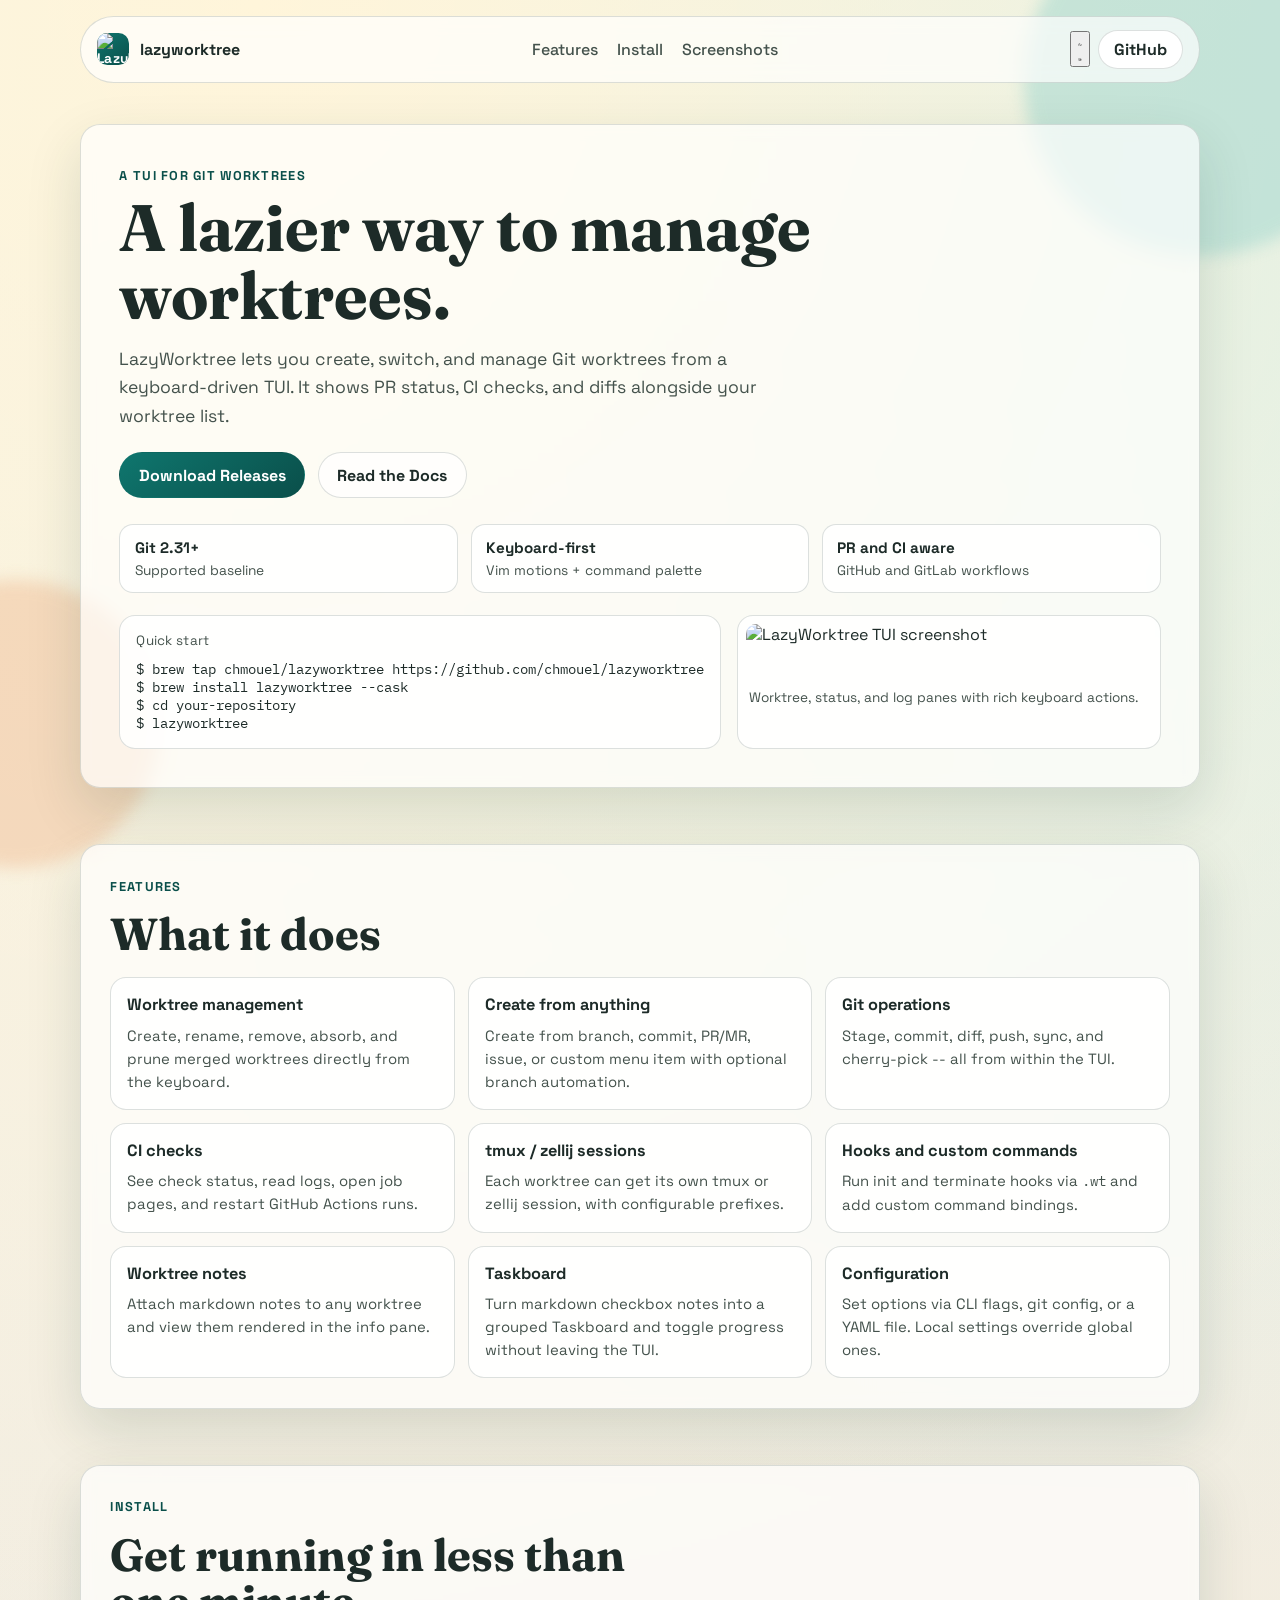
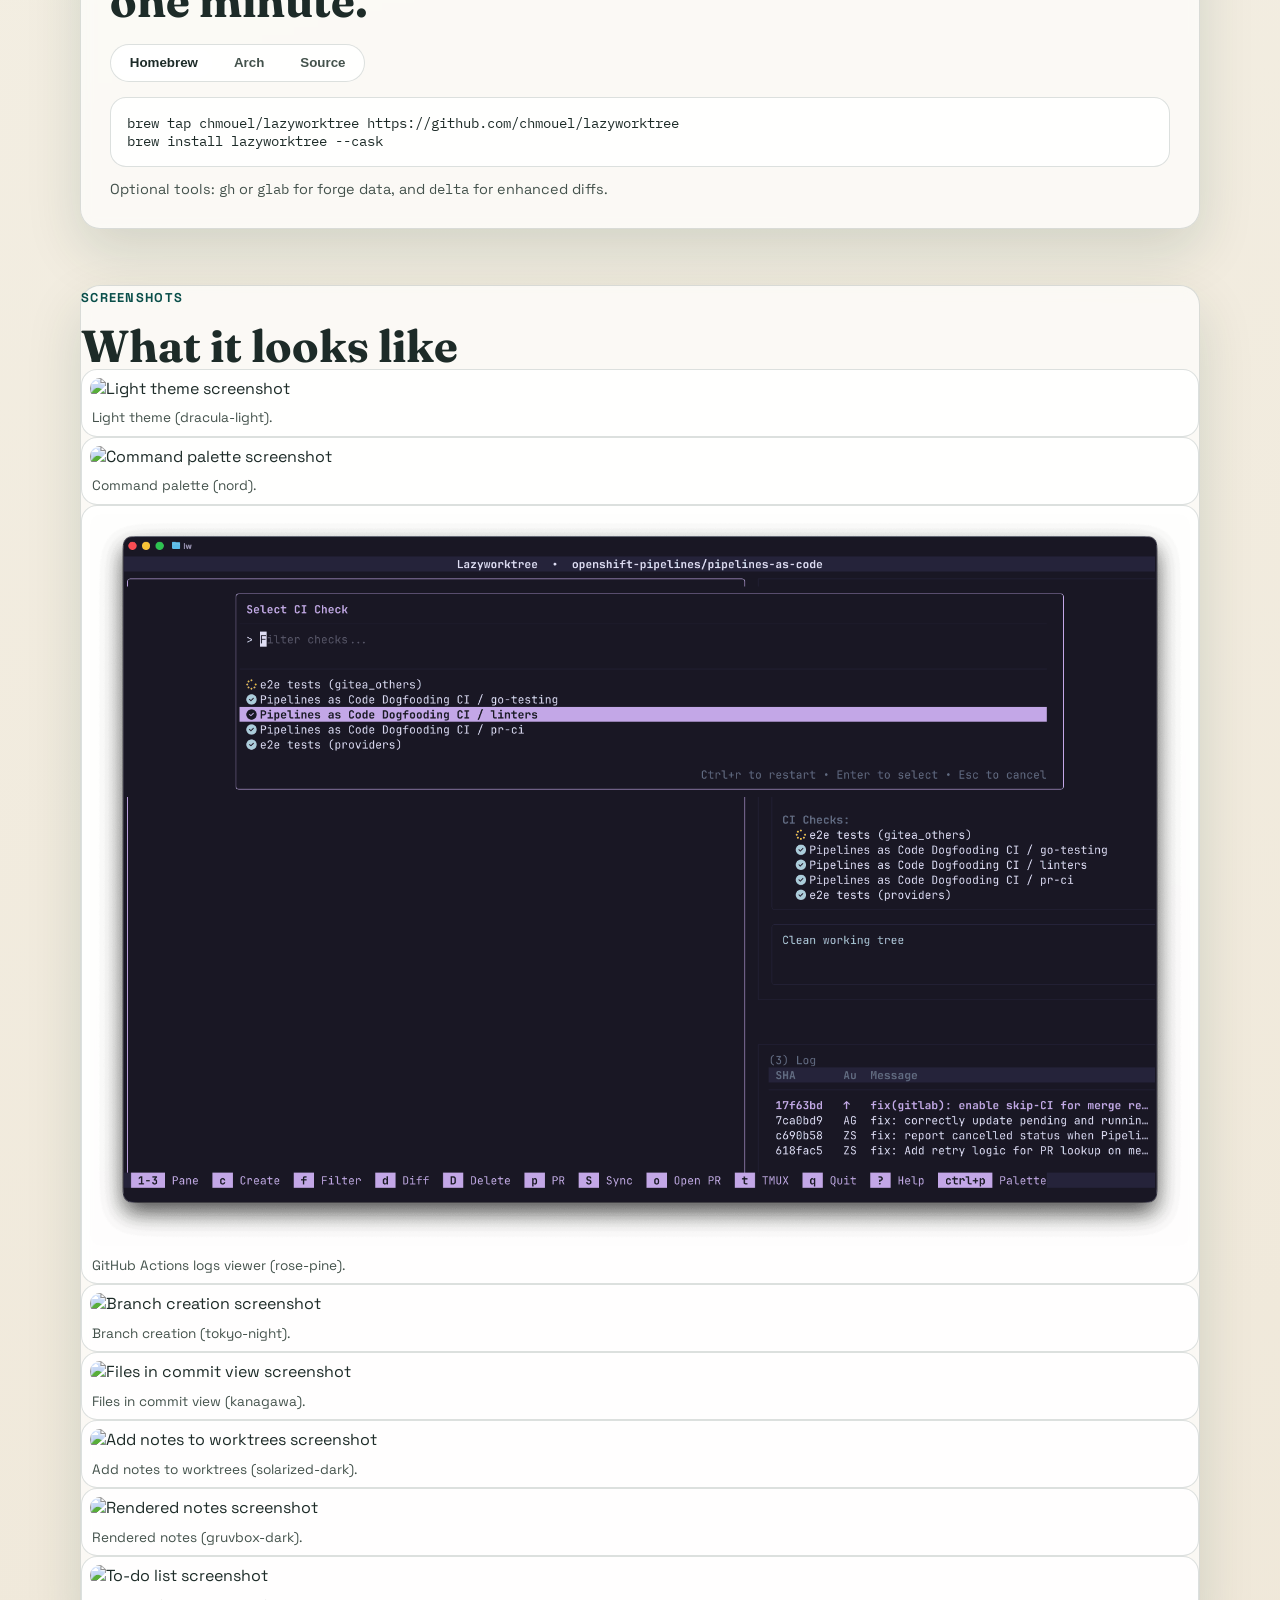
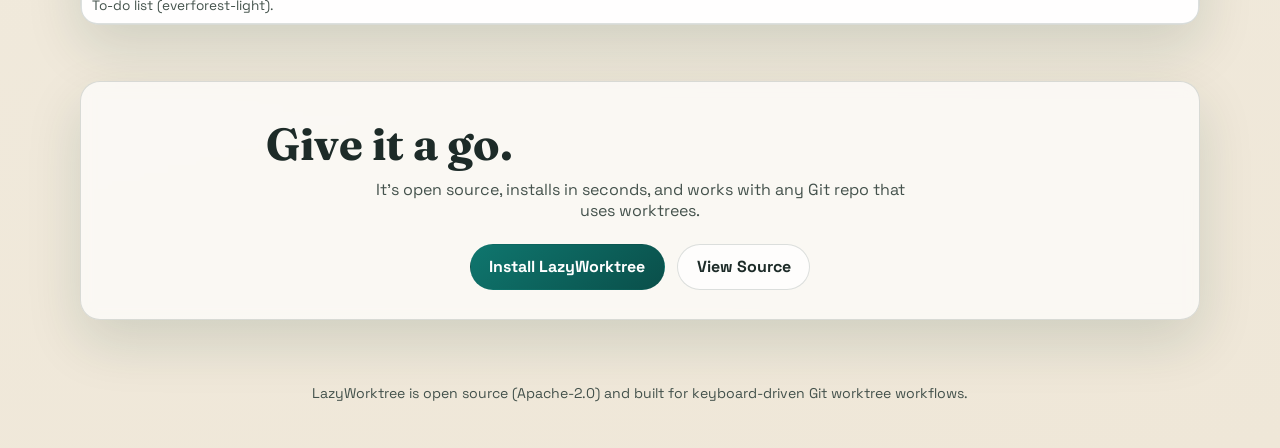
==== website/index.html @ e155a345 "fix: less putaclick website Updated the website copy to provide a clearer and more concise descripti" ====
<!doctype html>
<html lang="en">
  <head>
    <meta charset="UTF-8" />
    <meta name="viewport" content="width=device-width, initial-scale=1.0" />
    <title>LazyWorktree | Git Worktree TUI</title>
    <meta
      name="description"
      content="LazyWorktree is a keyboard-driven TUI for Git worktrees. Create, inspect, and switch between worktrees without leaving the terminal."
    />
    <link rel="preconnect" href="https://fonts.googleapis.com" />
    <link rel="preconnect" href="https://fonts.gstatic.com" crossorigin />
    <link
      href="https://fonts.googleapis.com/css2?family=Fraunces:opsz,wght@9..144,500;9..144,700;9..144,900&family=IBM+Plex+Mono:wght@400;500&family=Space+Grotesk:wght@400;500;700&display=swap"
      rel="stylesheet"
    />
    <link rel="stylesheet" href="styles.css" />
  </head>
  <body>
    <div class="bg-orb orb-one"></div>
    <div class="bg-orb orb-two"></div>
    <div class="grain"></div>

    <header class="site-header reveal">
      <a href="#" class="brand" aria-label="LazyWorktree home">
        <img class="brand-mark" src="assets/logo.png" alt="LazyWorktree logo" />
        <span class="brand-text">lazyworktree</span>
      </a>
      <nav class="site-nav" aria-label="Main navigation">
        <a href="#features">Features</a>
        <a href="#install">Install</a>
        <a href="#screenshots">Screenshots</a>
      </nav>
      <div style="display:inline-flex;align-items:center;gap:0.5rem">
        <button class="theme-toggle" aria-label="Toggle dark mode">
          <svg class="icon-moon" xmlns="http://www.w3.org/2000/svg" viewBox="0 0 24 24" fill="none" stroke="currentColor" stroke-width="2" stroke-linecap="round" stroke-linejoin="round"><path d="M21 12.79A9 9 0 1 1 11.21 3 7 7 0 0 0 21 12.79z"/></svg>
          <svg class="icon-sun" xmlns="http://www.w3.org/2000/svg" viewBox="0 0 24 24" fill="none" stroke="currentColor" stroke-width="2" stroke-linecap="round" stroke-linejoin="round"><circle cx="12" cy="12" r="5"/><line x1="12" y1="1" x2="12" y2="3"/><line x1="12" y1="21" x2="12" y2="23"/><line x1="4.22" y1="4.22" x2="5.64" y2="5.64"/><line x1="18.36" y1="18.36" x2="19.78" y2="19.78"/><line x1="1" y1="12" x2="3" y2="12"/><line x1="21" y1="12" x2="23" y2="12"/><line x1="4.22" y1="19.78" x2="5.64" y2="18.36"/><line x1="18.36" y1="4.22" x2="19.78" y2="5.64"/></svg>
        </button>
        <a
          class="btn btn-small"
          href="https://github.com/chmouel/lazyworktree"
          target="_blank"
          rel="noreferrer"
          >GitHub</a
        >
      </div>
    </header>

    <main>
      <section class="hero reveal">
        <p class="kicker">A TUI for git worktrees</p>
        <h1>A lazier way to manage worktrees.</h1>
        <p class="hero-copy">
          LazyWorktree lets you create, switch, and manage Git worktrees from a
          keyboard-driven TUI. It shows PR status, CI checks, and diffs
          alongside your worktree list.
        </p>
        <div class="hero-actions">
          <a
            class="btn btn-primary"
            href="https://github.com/chmouel/lazyworktree/releases"
            target="_blank"
            rel="noreferrer"
            >Download Releases</a
          >
          <a
            class="btn btn-secondary"
            href="https://github.com/chmouel/lazyworktree#readme"
            target="_blank"
            rel="noreferrer"
            >Read the Docs</a
          >
        </div>
        <ul class="stats" aria-label="Key metrics">
          <li><strong>Git 2.31+</strong><span>Supported baseline</span></li>
          <li>
            <strong>Keyboard-first</strong
            ><span>Vim motions + command palette</span>
          </li>
          <li>
            <strong>PR and CI aware</strong
            ><span>GitHub and GitLab workflows</span>
          </li>
        </ul>

        <div class="hero-grid">
          <article class="terminal-card">
            <p class="card-label">Quick start</p>
            <pre><code>$ brew tap chmouel/lazyworktree https://github.com/chmouel/lazyworktree
$ brew install lazyworktree --cask
$ cd your-repository
$ lazyworktree</code></pre>
          </article>
          <figure class="preview-card">
            <img
              src="assets/screenshot-main.png"
              alt="LazyWorktree TUI screenshot"
            />
            <figcaption>
              Worktree, status, and log panes with rich keyboard actions.
            </figcaption>
          </figure>
        </div>
      </section>

      <section id="features" class="features reveal">
        <div class="section-heading">
          <p class="kicker">Features</p>
          <h2>What it does</h2>
        </div>
        <div class="feature-grid">
          <article class="feature-card">
            <h3>Worktree management</h3>
            <p>
              Create, rename, remove, absorb, and prune merged worktrees
              directly from the keyboard.
            </p>
          </article>
          <article class="feature-card">
            <h3>Create from anything</h3>
            <p>
              Create from branch, commit, PR/MR, issue, or custom menu item with
              optional branch automation.
            </p>
          </article>
          <article class="feature-card">
            <h3>Git operations</h3>
            <p>
              Stage, commit, diff, push, sync, and cherry-pick -- all from
              within the TUI.
            </p>
          </article>
          <article class="feature-card">
            <h3>CI checks</h3>
            <p>
              See check status, read logs, open job pages, and restart GitHub
              Actions runs.
            </p>
          </article>
          <article class="feature-card">
            <h3>tmux / zellij sessions</h3>
            <p>
              Each worktree can get its own tmux or zellij session, with
              configurable prefixes.
            </p>
          </article>
          <article class="feature-card">
            <h3>Hooks and custom commands</h3>
            <p>
              Run init and terminate hooks via <code>.wt</code> and add custom
              command bindings.
            </p>
          </article>
          <article class="feature-card">
            <h3>Worktree notes</h3>
            <p>
              Attach markdown notes to any worktree and view them rendered in
              the info pane.
            </p>
          </article>
          <article class="feature-card">
            <h3>Taskboard</h3>
            <p>
              Turn markdown checkbox notes into a grouped Taskboard and toggle
              progress without leaving the TUI.
            </p>
          </article>
          <article class="feature-card">
            <h3>Configuration</h3>
            <p>
              Set options via CLI flags, git config, or a YAML file. Local
              settings override global ones.
            </p>
          </article>
        </div>
      </section>

      <section id="install" class="install reveal">
        <div class="section-heading">
          <p class="kicker">Install</p>
          <h2>Get running in less than one minute.</h2>
        </div>
        <div
          class="tab-controls"
          role="tablist"
          aria-label="Installation methods"
        >
          <button
            class="tab-btn active"
            data-target="tab-brew"
            role="tab"
            aria-selected="true"
            aria-controls="tab-brew"
          >
            Homebrew
          </button>
          <button
            class="tab-btn"
            data-target="tab-arch"
            role="tab"
            aria-selected="false"
            aria-controls="tab-arch"
          >
            Arch
          </button>
          <button
            class="tab-btn"
            data-target="tab-source"
            role="tab"
            aria-selected="false"
            aria-controls="tab-source"
          >
            Source
          </button>
        </div>
        <div class="tab-panel active" id="tab-brew" role="tabpanel">
          <pre><code>brew tap chmouel/lazyworktree https://github.com/chmouel/lazyworktree
brew install lazyworktree --cask</code></pre>
        </div>
        <div class="tab-panel" id="tab-arch" role="tabpanel" hidden>
          <pre><code>yay -S lazyworktree-bin</code></pre>
        </div>
        <div class="tab-panel" id="tab-source" role="tabpanel" hidden>
          <pre><code>go install github.com/chmouel/lazyworktree/cmd/lazyworktree@latest</code></pre>
        </div>
        <p class="install-note">
          Optional tools: <code>gh</code> or <code>glab</code> for forge data,
          and <code>delta</code> for enhanced diffs.
        </p>
      </section>

      <section id="screenshots" class="docs reveal">
        <div class="section-heading">
          <p class="kicker">Screenshots</p>
          <h2>What it looks like</h2>
        </div>
        <div class="gallery">
          <figure class="preview-card">
            <img
              src="assets/screenshot-light.png"
              alt="Light theme screenshot"
            />
            <figcaption>Light theme (dracula-light).</figcaption>
          </figure>
          <figure class="preview-card">
            <img
              src="assets/screenshot-palette.png"
              alt="Command palette screenshot"
            />
            <figcaption>Command palette (nord).</figcaption>
          </figure>
          <figure class="preview-card">
            <img
              src="assets/ci-runs.png"
              alt="GitHub Actions logs viewer screenshot"
            />
            <figcaption>GitHub Actions logs viewer (rose-pine).</figcaption>
          </figure>
          <figure class="preview-card">
            <img
              src="assets/screenshot-branch.png"
              alt="Branch creation screenshot"
            />
            <figcaption>Branch creation (tokyo-night).</figcaption>
          </figure>
          <figure class="preview-card">
            <img
              src="assets/screenshot-commit-files.png"
              alt="Files in commit view screenshot"
            />
            <figcaption>Files in commit view (kanagawa).</figcaption>
          </figure>
          <figure class="preview-card">
            <img
              src="assets/screenshot-annotations.png"
              alt="Add notes to worktrees screenshot"
            />
            <figcaption>Add notes to worktrees (solarized-dark).</figcaption>
          </figure>
          <figure class="preview-card">
            <img
              src="assets/screenshot-rendered-notes.png"
              alt="Rendered notes screenshot"
            />
            <figcaption>Rendered notes (gruvbox-dark).</figcaption>
          </figure>
          <figure class="preview-card">
            <img
              src="assets/screenshot-todolist.png"
              alt="To-do list screenshot"
            />
            <figcaption>To-do list (everforest-light).</figcaption>
          </figure>
        </div>
      </section>

      <section class="cta reveal">
        <h2>Give it a go.</h2>
        <p>
          It's open source, installs in seconds, and works with any Git repo
          that uses worktrees.
        </p>
        <div class="hero-actions">
          <a
            class="btn btn-primary"
            href="https://github.com/chmouel/lazyworktree/releases"
            target="_blank"
            rel="noreferrer"
            >Install LazyWorktree</a
          >
          <a
            class="btn btn-secondary"
            href="https://github.com/chmouel/lazyworktree"
            target="_blank"
            rel="noreferrer"
            >View Source</a
          >
        </div>
      </section>
    </main>

    <footer class="site-footer">
      <p>
        LazyWorktree is open source (Apache-2.0) and built for keyboard-driven
        Git worktree workflows.
      </p>
    </footer>

    <div class="lightbox" id="lightbox" hidden>
      <button class="lightbox-close" aria-label="Close">&times;</button>
      <img class="lightbox-img" id="lightbox-img" src="" alt="" />
    </div>

    <script src="app.js"></script>
  </body>
</html>
---- website/styles.css ----
:root {
  --bg: #f5f2e8;
  --bg-alt: #efe7d8;
  --text: #1d2b28;
  --muted: #44524c;
  --surface: rgba(255, 255, 255, 0.68);
  --surface-strong: rgba(255, 255, 255, 0.86);
  --line: rgba(24, 48, 42, 0.15);
  --brand: #0f766e;
  --brand-strong: #0a4f4a;
  --accent: #d96a28;
  --shadow: 0 22px 55px rgba(15, 56, 44, 0.14);
  --radius: 20px;
}

*,
*::before,
*::after {
  box-sizing: border-box;
}

html {
  scroll-behavior: smooth;
}

body {
  margin: 0;
  font-family: "Space Grotesk", sans-serif;
  color: var(--text);
  background:
    radial-gradient(circle at 20% 0%, #fff5da 0%, transparent 44%),
    radial-gradient(circle at 92% 8%, #d9efe8 0%, transparent 36%),
    linear-gradient(165deg, var(--bg) 0%, var(--bg-alt) 100%);
  min-height: 100vh;
  overflow-x: hidden;
}

.grain {
  position: fixed;
  inset: 0;
  pointer-events: none;
  opacity: 0.22;
  background-image: radial-gradient(rgba(36, 44, 40, 0.08) 0.45px, transparent 0.45px);
  background-size: 4px 4px;
  z-index: -1;
}

.bg-orb {
  position: fixed;
  border-radius: 50%;
  filter: blur(8px);
  opacity: 0.55;
  pointer-events: none;
  z-index: -2;
}

.orb-one {
  width: 22rem;
  height: 22rem;
  background: #a4d8cf;
  top: -6rem;
  right: -6rem;
}

.orb-two {
  width: 18rem;
  height: 18rem;
  background: #f1c49f;
  bottom: 2rem;
  left: -8rem;
}

.site-header {
  width: min(1120px, calc(100% - 2rem));
  margin: 1rem auto 0;
  padding: 0.8rem 1rem;
  border: 1px solid var(--line);
  border-radius: 999px;
  background: var(--surface);
  backdrop-filter: blur(8px);
  display: flex;
  align-items: center;
  justify-content: space-between;
  gap: 1rem;
  position: sticky;
  top: 1rem;
  z-index: 20;
}

.brand {
  display: inline-flex;
  align-items: center;
  gap: 0.7rem;
  color: var(--text);
  text-decoration: none;
  font-weight: 700;
}

.brand-mark {
  width: 2rem;
  height: 2rem;
  border-radius: 0.65rem;
  background: linear-gradient(145deg, var(--brand), var(--brand-strong));
  color: #fff;
  display: inline-flex;
  align-items: center;
  justify-content: center;
  font-size: 0.86rem;
  letter-spacing: 0.02em;
}

.brand-text {
  text-transform: lowercase;
}

.site-nav {
  display: inline-flex;
  gap: 1.2rem;
}

.site-nav a {
  text-decoration: none;
  color: var(--muted);
  font-weight: 500;
}

.site-nav a:hover {
  color: var(--text);
}

main {
  width: min(1120px, calc(100% - 2rem));
  margin: 2.6rem auto 4rem;
  display: grid;
  gap: 3.5rem;
}

section {
  border: 1px solid var(--line);
  background: var(--surface);
  backdrop-filter: blur(7px);
  border-radius: var(--radius);
  box-shadow: var(--shadow);
}

.hero {
  padding: clamp(1.6rem, 3vw, 3rem);
}

.kicker {
  display: inline-flex;
  margin: 0;
  font-size: 0.8rem;
  text-transform: uppercase;
  letter-spacing: 0.1em;
  font-weight: 700;
  color: var(--brand-strong);
}

h1,
h2 {
  margin: 0.6rem 0 0;
  font-family: "Fraunces", serif;
  line-height: 1.03;
}

h1 {
  font-size: clamp(2rem, 7vw, 4.1rem);
  max-width: 17ch;
}

h2 {
  font-size: clamp(1.6rem, 4.8vw, 2.8rem);
  max-width: 18ch;
}

.hero-copy {
  margin: 1rem 0 0;
  max-width: 58ch;
  color: var(--muted);
  font-size: 1.1rem;
  line-height: 1.6;
}

.hero-actions {
  margin-top: 1.4rem;
  display: flex;
  gap: 0.8rem;
  flex-wrap: wrap;
}

.btn {
  border: 1px solid transparent;
  border-radius: 999px;
  padding: 0.72rem 1.15rem;
  text-decoration: none;
  font-weight: 700;
  transition: transform 0.2s ease, box-shadow 0.2s ease, background 0.2s ease;
}

.btn:hover {
  transform: translateY(-1px);
}

.btn-primary {
  background: linear-gradient(140deg, var(--brand), var(--brand-strong));
  color: #fff;
}

.btn-primary:hover {
  box-shadow: 0 10px 26px rgba(15, 118, 110, 0.26);
}

.btn-secondary {
  border-color: var(--line);
  color: var(--text);
  background: rgba(255, 255, 255, 0.7);
}

.btn-small {
  padding: 0.5rem 0.95rem;
  background: #fff;
  border-color: var(--line);
  color: var(--text);
}

.stats {
  margin: 1.6rem 0 0;
  padding: 0;
  list-style: none;
  display: grid;
  grid-template-columns: repeat(3, minmax(0, 1fr));
  gap: 0.8rem;
}

.stats li {
  border: 1px solid var(--line);
  background: var(--surface-strong);
  border-radius: 14px;
  padding: 0.8rem 0.9rem;
}

.stats strong {
  display: block;
  font-size: 0.95rem;
}

.stats span {
  display: block;
  margin-top: 0.3rem;
  color: var(--muted);
  font-size: 0.86rem;
}

.hero-grid {
  margin-top: 1.4rem;
  display: grid;
  grid-template-columns: 1fr 1.3fr;
  gap: 1rem;
}

.terminal-card,
.preview-card,
.feature-card,
.workflow-preview,
.tab-panel {
  border: 1px solid var(--line);
  border-radius: 16px;
  background: var(--surface-strong);
}

.terminal-card {
  padding: 1rem;
}

.card-label {
  margin: 0 0 0.65rem;
  color: var(--muted);
  font-size: 0.84rem;
  letter-spacing: 0.02em;
}

pre {
  margin: 0;
  overflow-x: auto;
}

code {
  font-family: "IBM Plex Mono", monospace;
  font-size: 0.86rem;
}

.preview-card {
  margin: 0;
  padding: 0.5rem;
  display: grid;
  gap: 0.65rem;
}

.preview-card img,
.workflow-preview img {
  width: 100%;
  display: block;
  border-radius: 10px;
}

figcaption {
  color: var(--muted);
  font-size: 0.85rem;
  padding: 0 0.15rem 0.1rem;
}

.features,
.install,
.cta {
  padding: clamp(1.5rem, 2.3vw, 2.3rem);
}

.workflow {
  padding: clamp(1.5rem, 2.3vw, 2.3rem);
  display: grid;
  grid-template-columns: 1.1fr 1fr;
  gap: 1rem;
}

.section-heading p {
  margin-bottom: 0.45rem;
}

.feature-grid {
  margin-top: 1.2rem;
  display: grid;
  grid-template-columns: repeat(3, minmax(0, 1fr));
  gap: 0.8rem;
}

.feature-card {
  padding: 1rem;
}

.feature-card h3 {
  margin: 0;
  font-size: 1.02rem;
}

.feature-card p {
  margin: 0.55rem 0 0;
  color: var(--muted);
  font-size: 0.93rem;
  line-height: 1.55;
}

.timeline {
  margin: 1.15rem 0 0;
  padding: 0;
  list-style: none;
  display: grid;
  gap: 0.75rem;
}

.timeline li {
  border: 1px solid var(--line);
  border-radius: 13px;
  background: var(--surface-strong);
  padding: 0.8rem;
  line-height: 1.48;
  color: var(--muted);
}

.timeline span {
  display: inline-block;
  margin-right: 0.5rem;
  font-family: "IBM Plex Mono", monospace;
  font-size: 0.75rem;
  color: var(--accent);
  font-weight: 700;
}

.workflow-preview {
  margin: 0;
  padding: 0.5rem;
  align-self: center;
}

.tab-controls {
  margin-top: 1.2rem;
  display: inline-flex;
  gap: 0.45rem;
  border: 1px solid var(--line);
  border-radius: 999px;
  padding: 0.25rem;
  background: var(--surface-strong);
}

.tab-btn {
  border: 0;
  background: transparent;
  color: var(--muted);
  border-radius: 999px;
  padding: 0.43rem 0.9rem;
  font-weight: 700;
  cursor: pointer;
}

.tab-btn.active {
  background: #fff;
  color: var(--text);
}

.tab-panel {
  margin-top: 0.9rem;
  padding: 1rem;
}

.install-note {
  margin: 0.85rem 0 0;
  color: var(--muted);
  font-size: 0.9rem;
}

.cta {
  text-align: center;
}

.cta p {
  color: var(--muted);
  max-width: 56ch;
  margin: 0.75rem auto 0;
}

.cta .hero-actions {
  justify-content: center;
}

.site-footer {
  text-align: center;
  color: var(--muted);
  font-size: 0.88rem;
  padding-bottom: 2rem;
}

.reveal {
  opacity: 0;
  transform: translateY(20px);
  transition: opacity 0.7s ease, transform 0.7s ease;
}

.reveal.visible {
  opacity: 1;
  transform: none;
}

@media (max-width: 980px) {
  .hero-grid,
  .workflow {
    grid-template-columns: 1fr;
  }

  .feature-grid {
    grid-template-columns: repeat(2, minmax(0, 1fr));
  }
}

@media (max-width: 760px) {
  .site-header {
    border-radius: 16px;
    align-items: flex-start;
    flex-direction: column;
  }

  .site-nav {
    width: 100%;
    justify-content: space-between;
  }

  .stats {
    grid-template-columns: 1fr;
  }

  .feature-grid {
    grid-template-columns: 1fr;
  }

  .btn {
    width: 100%;
    text-align: center;
  }
}
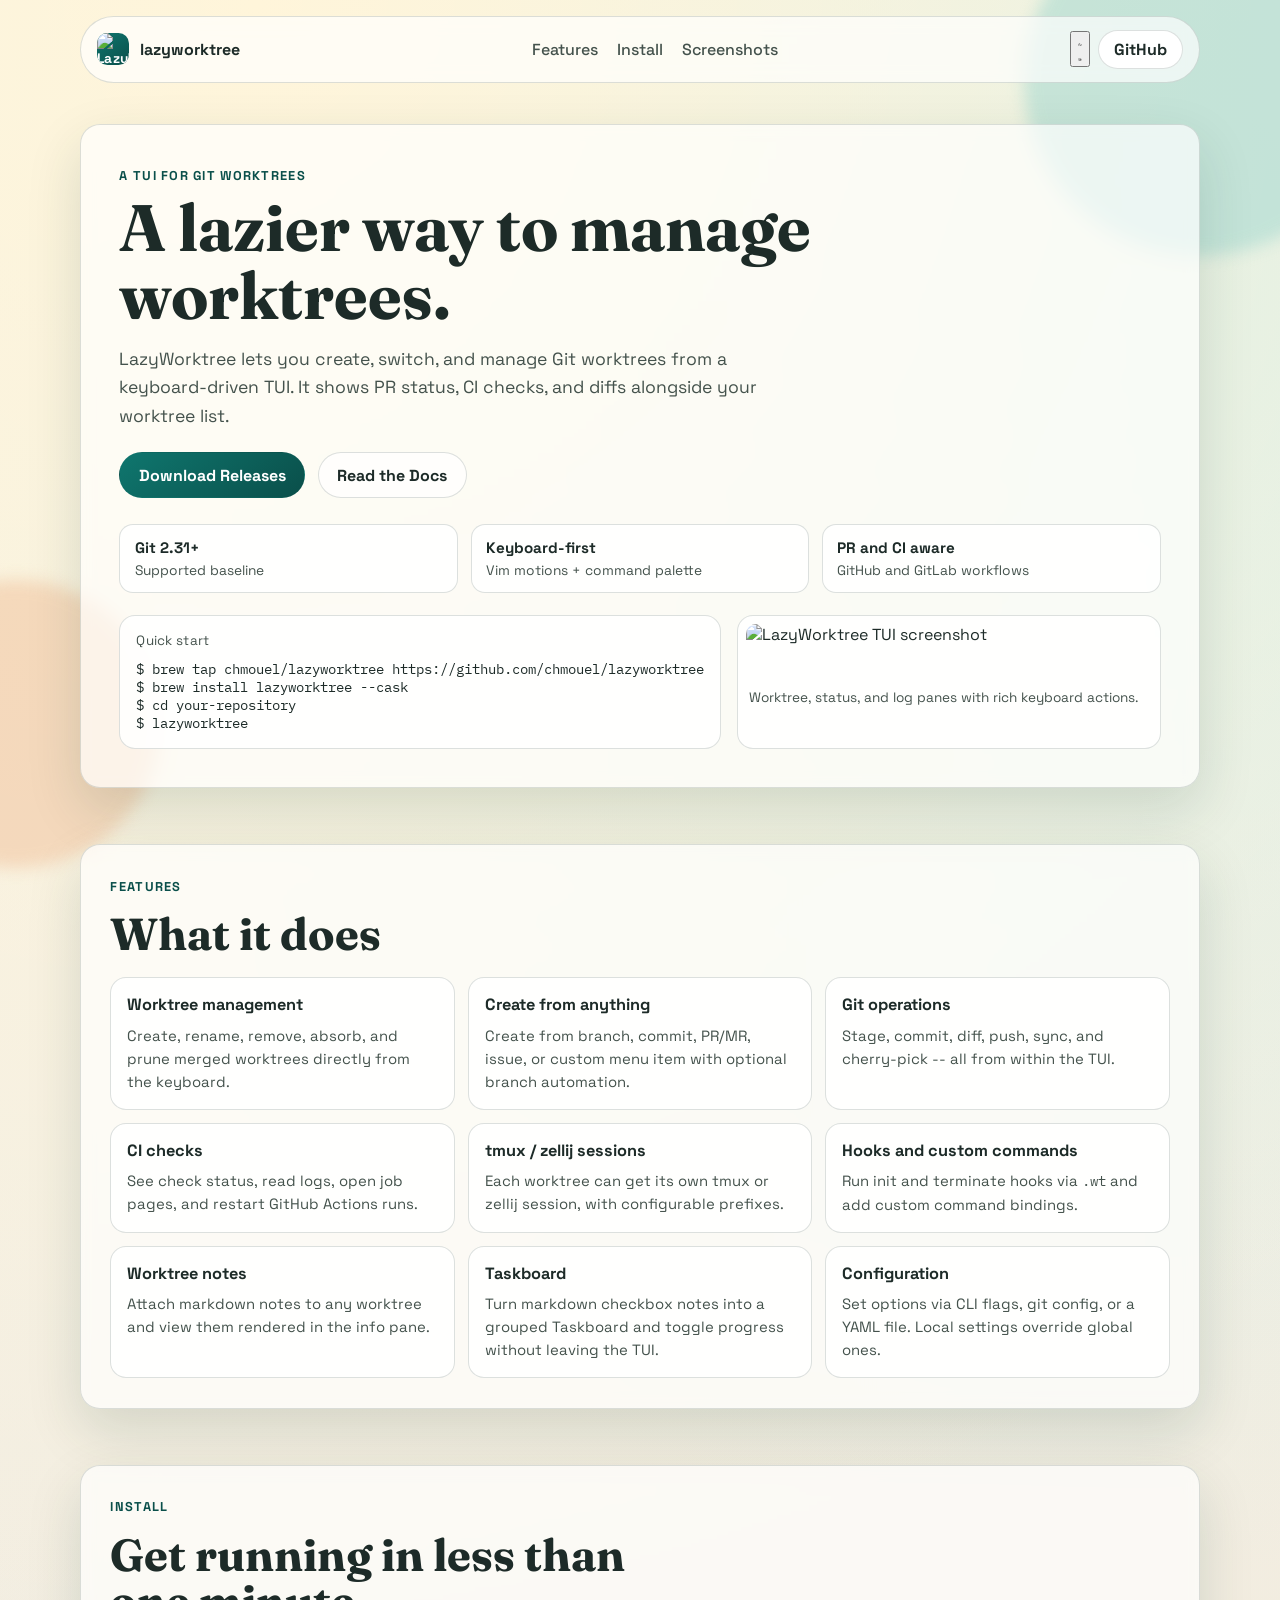
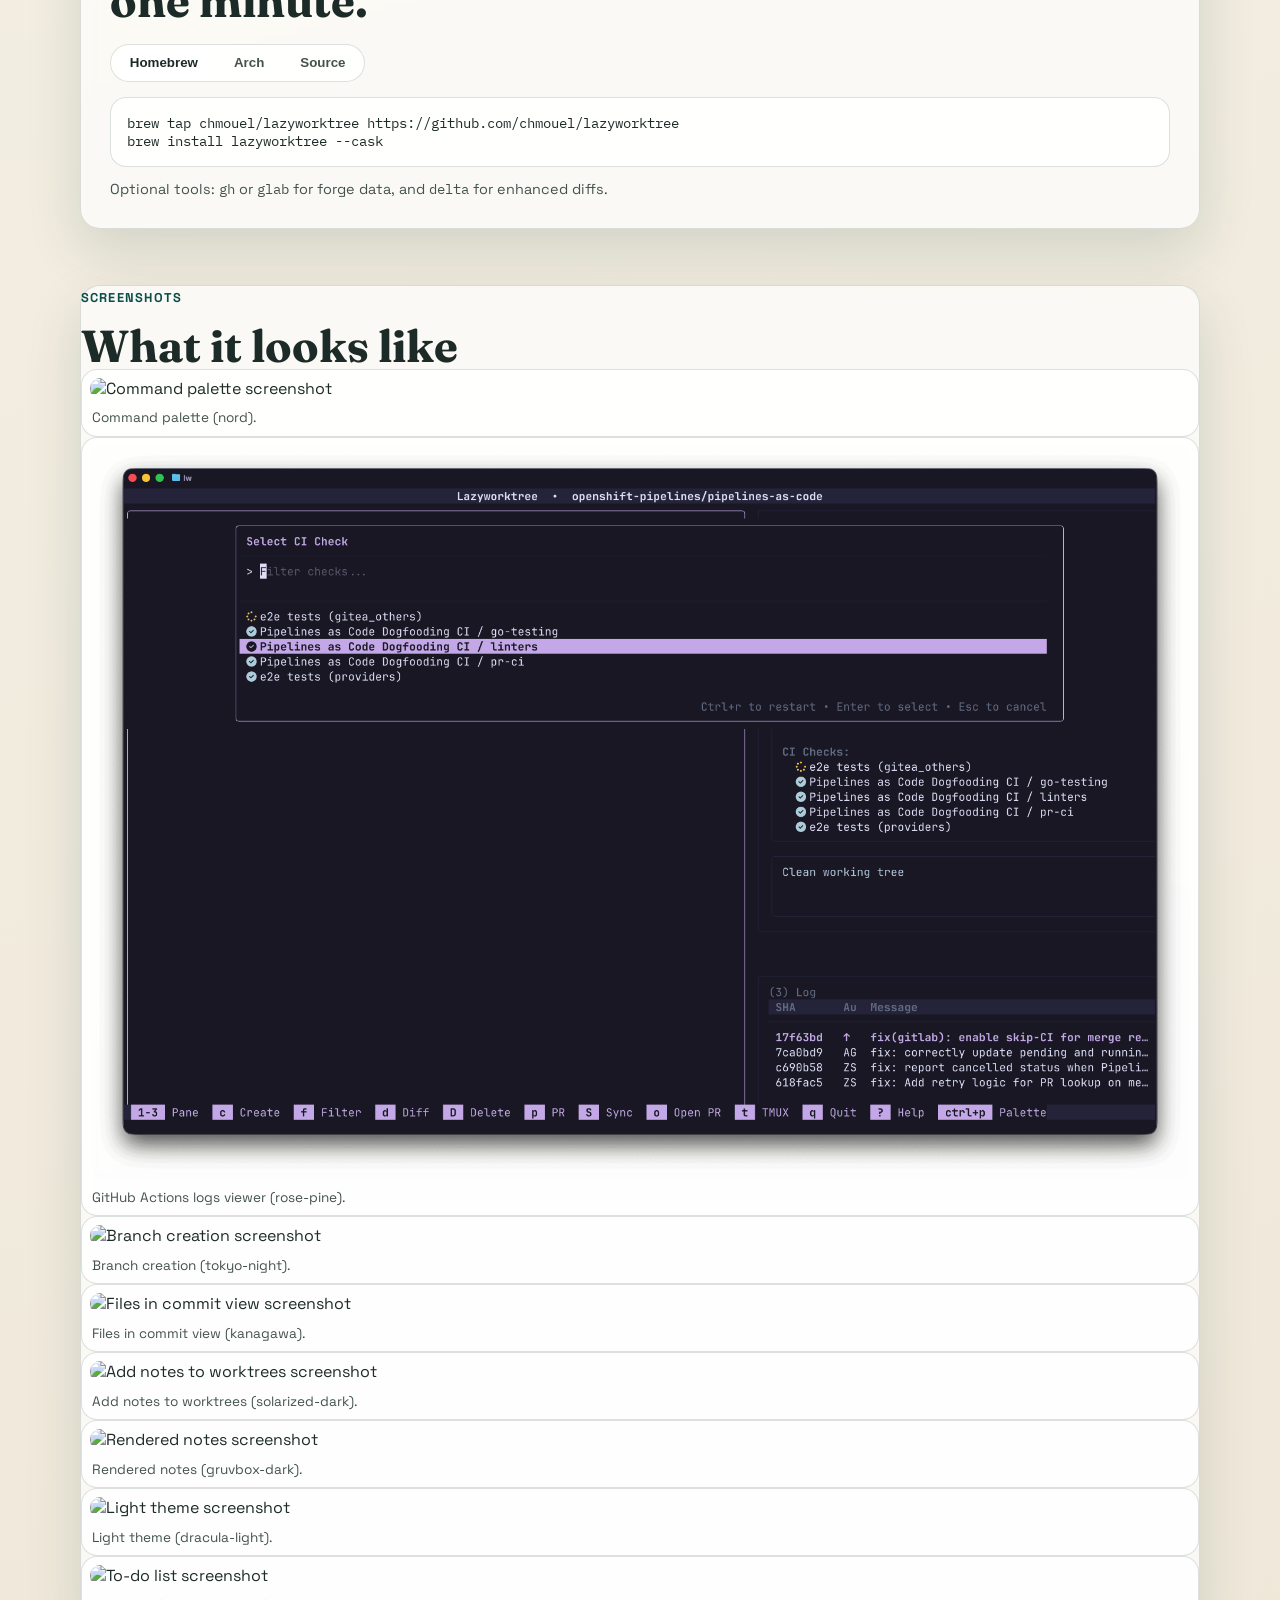
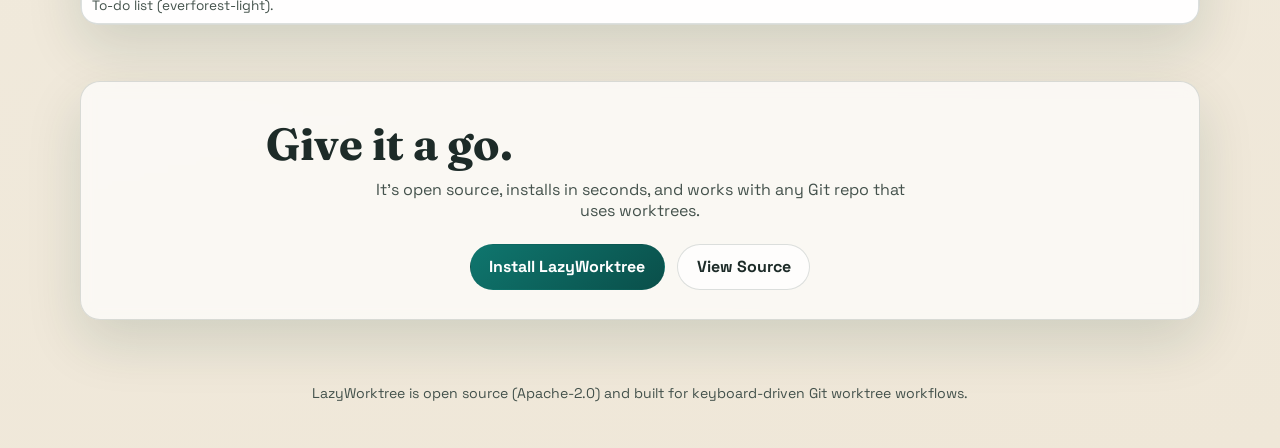
==== commit 71d78c70: "fix: Adjust HTML for better readability The spacing and formatting of inline HTML elements were adju" ====
--- a/website/index.html
+++ b/website/index.html
@@ -31,10 +31,40 @@
         <a href="#install">Install</a>
         <a href="#screenshots">Screenshots</a>
       </nav>
-      <div style="display:inline-flex;align-items:center;gap:0.5rem">
+      <div style="display: inline-flex; align-items: center; gap: 0.5rem">
         <button class="theme-toggle" aria-label="Toggle dark mode">
-          <svg class="icon-moon" xmlns="http://www.w3.org/2000/svg" viewBox="0 0 24 24" fill="none" stroke="currentColor" stroke-width="2" stroke-linecap="round" stroke-linejoin="round"><path d="M21 12.79A9 9 0 1 1 11.21 3 7 7 0 0 0 21 12.79z"/></svg>
-          <svg class="icon-sun" xmlns="http://www.w3.org/2000/svg" viewBox="0 0 24 24" fill="none" stroke="currentColor" stroke-width="2" stroke-linecap="round" stroke-linejoin="round"><circle cx="12" cy="12" r="5"/><line x1="12" y1="1" x2="12" y2="3"/><line x1="12" y1="21" x2="12" y2="23"/><line x1="4.22" y1="4.22" x2="5.64" y2="5.64"/><line x1="18.36" y1="18.36" x2="19.78" y2="19.78"/><line x1="1" y1="12" x2="3" y2="12"/><line x1="21" y1="12" x2="23" y2="12"/><line x1="4.22" y1="19.78" x2="5.64" y2="18.36"/><line x1="18.36" y1="4.22" x2="19.78" y2="5.64"/></svg>
+          <svg
+            class="icon-moon"
+            xmlns="http://www.w3.org/2000/svg"
+            viewBox="0 0 24 24"
+            fill="none"
+            stroke="currentColor"
+            stroke-width="2"
+            stroke-linecap="round"
+            stroke-linejoin="round"
+          >
+            <path d="M21 12.79A9 9 0 1 1 11.21 3 7 7 0 0 0 21 12.79z" />
+          </svg>
+          <svg
+            class="icon-sun"
+            xmlns="http://www.w3.org/2000/svg"
+            viewBox="0 0 24 24"
+            fill="none"
+            stroke="currentColor"
+            stroke-width="2"
+            stroke-linecap="round"
+            stroke-linejoin="round"
+          >
+            <circle cx="12" cy="12" r="5" />
+            <line x1="12" y1="1" x2="12" y2="3" />
+            <line x1="12" y1="21" x2="12" y2="23" />
+            <line x1="4.22" y1="4.22" x2="5.64" y2="5.64" />
+            <line x1="18.36" y1="18.36" x2="19.78" y2="19.78" />
+            <line x1="1" y1="12" x2="3" y2="12" />
+            <line x1="21" y1="12" x2="23" y2="12" />
+            <line x1="4.22" y1="19.78" x2="5.64" y2="18.36" />
+            <line x1="18.36" y1="4.22" x2="19.78" y2="5.64" />
+          </svg>
         </button>
         <a
           class="btn btn-small"
@@ -237,52 +267,52 @@
         <div class="gallery">
           <figure class="preview-card">
             <img
+              src="assets/screenshot-palette.png"
+              alt="Command palette screenshot"
+            />
+            <figcaption>Command palette (nord).</figcaption>
+          </figure>
+          <figure class="preview-card">
+            <img
+              src="assets/ci-runs.png"
+              alt="GitHub Actions logs viewer screenshot"
+            />
+            <figcaption>GitHub Actions logs viewer (rose-pine).</figcaption>
+          </figure>
+          <figure class="preview-card">
+            <img
+              src="assets/screenshot-branch.png"
+              alt="Branch creation screenshot"
+            />
+            <figcaption>Branch creation (tokyo-night).</figcaption>
+          </figure>
+          <figure class="preview-card">
+            <img
+              src="assets/screenshot-commit-files.png"
+              alt="Files in commit view screenshot"
+            />
+            <figcaption>Files in commit view (kanagawa).</figcaption>
+          </figure>
+          <figure class="preview-card">
+            <img
+              src="assets/screenshot-annotations.png"
+              alt="Add notes to worktrees screenshot"
+            />
+            <figcaption>Add notes to worktrees (solarized-dark).</figcaption>
+          </figure>
+          <figure class="preview-card">
+            <img
+              src="assets/screenshot-rendered-notes.png"
+              alt="Rendered notes screenshot"
+            />
+            <figcaption>Rendered notes (gruvbox-dark).</figcaption>
+          </figure>
+          <figure class="preview-card">
+            <img
               src="assets/screenshot-light.png"
               alt="Light theme screenshot"
             />
             <figcaption>Light theme (dracula-light).</figcaption>
-          </figure>
-          <figure class="preview-card">
-            <img
-              src="assets/screenshot-palette.png"
-              alt="Command palette screenshot"
-            />
-            <figcaption>Command palette (nord).</figcaption>
-          </figure>
-          <figure class="preview-card">
-            <img
-              src="assets/ci-runs.png"
-              alt="GitHub Actions logs viewer screenshot"
-            />
-            <figcaption>GitHub Actions logs viewer (rose-pine).</figcaption>
-          </figure>
-          <figure class="preview-card">
-            <img
-              src="assets/screenshot-branch.png"
-              alt="Branch creation screenshot"
-            />
-            <figcaption>Branch creation (tokyo-night).</figcaption>
-          </figure>
-          <figure class="preview-card">
-            <img
-              src="assets/screenshot-commit-files.png"
-              alt="Files in commit view screenshot"
-            />
-            <figcaption>Files in commit view (kanagawa).</figcaption>
-          </figure>
-          <figure class="preview-card">
-            <img
-              src="assets/screenshot-annotations.png"
-              alt="Add notes to worktrees screenshot"
-            />
-            <figcaption>Add notes to worktrees (solarized-dark).</figcaption>
-          </figure>
-          <figure class="preview-card">
-            <img
-              src="assets/screenshot-rendered-notes.png"
-              alt="Rendered notes screenshot"
-            />
-            <figcaption>Rendered notes (gruvbox-dark).</figcaption>
           </figure>
           <figure class="preview-card">
             <img
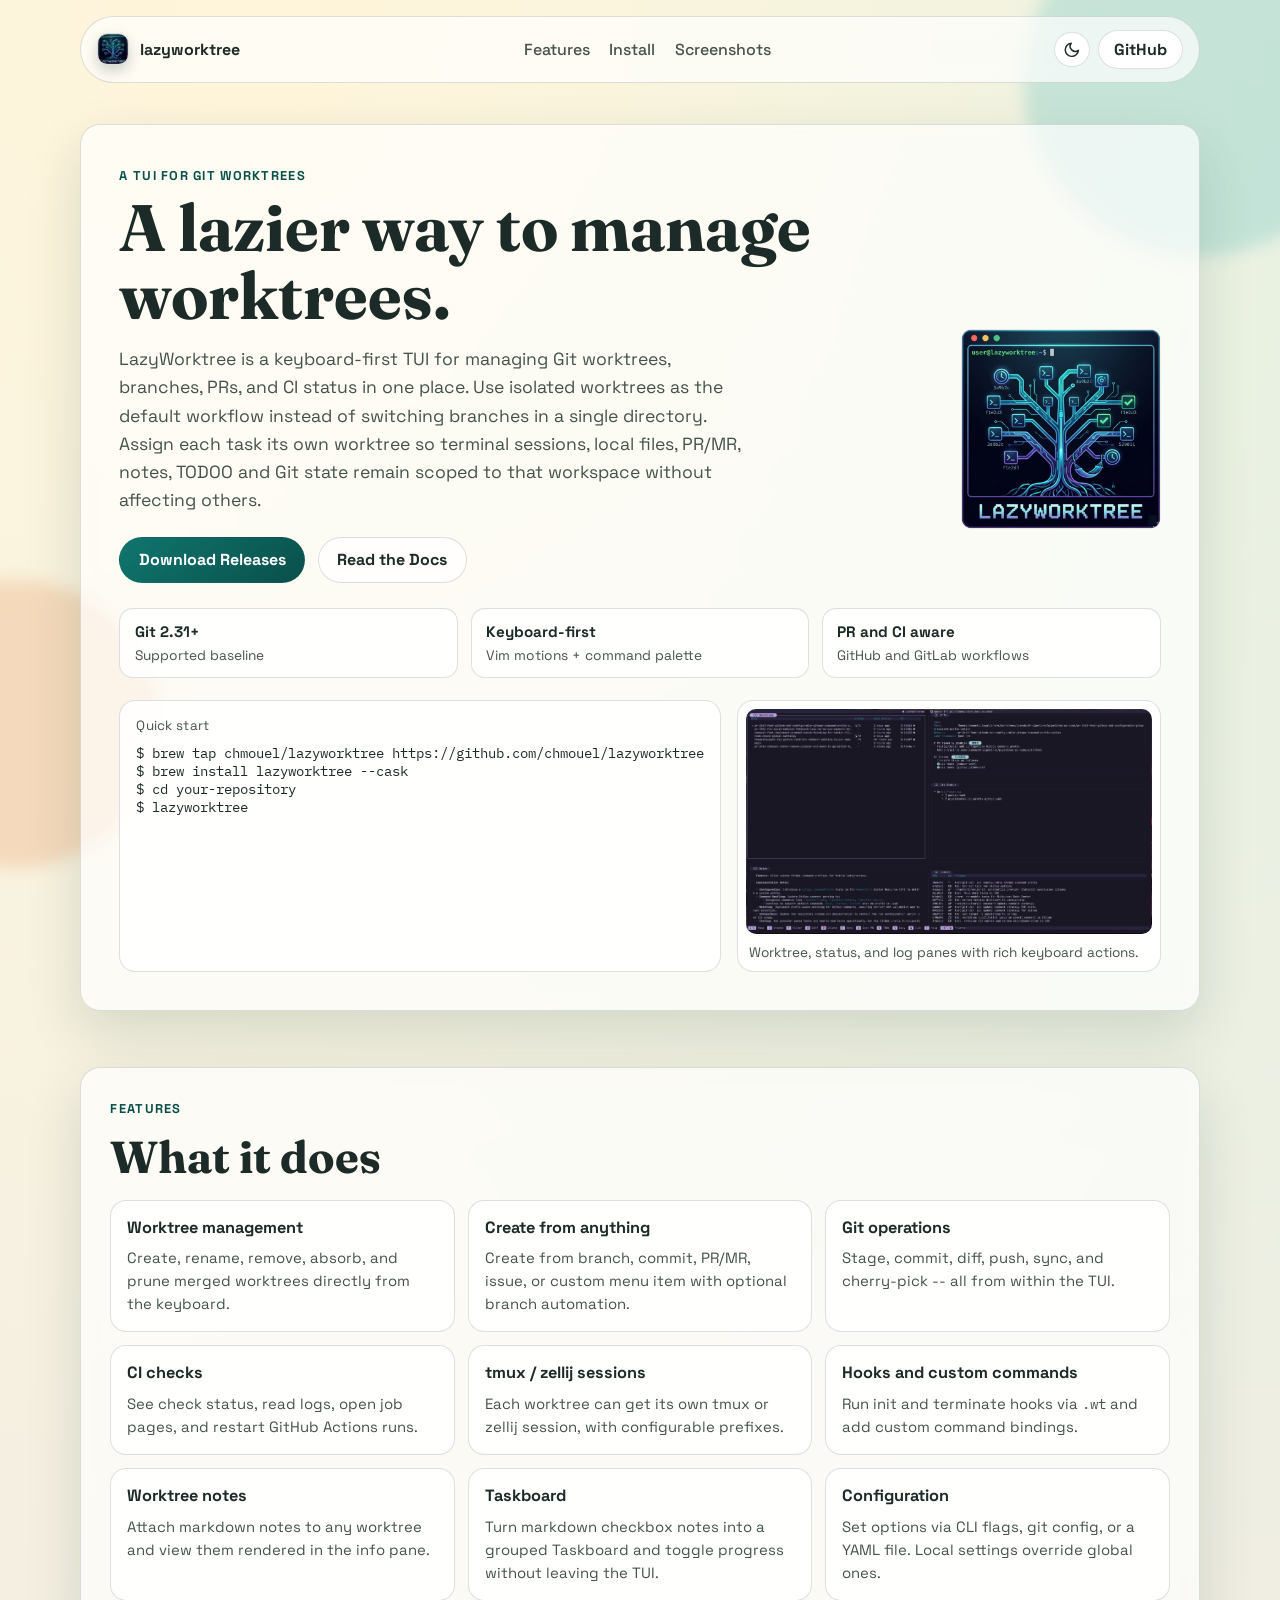
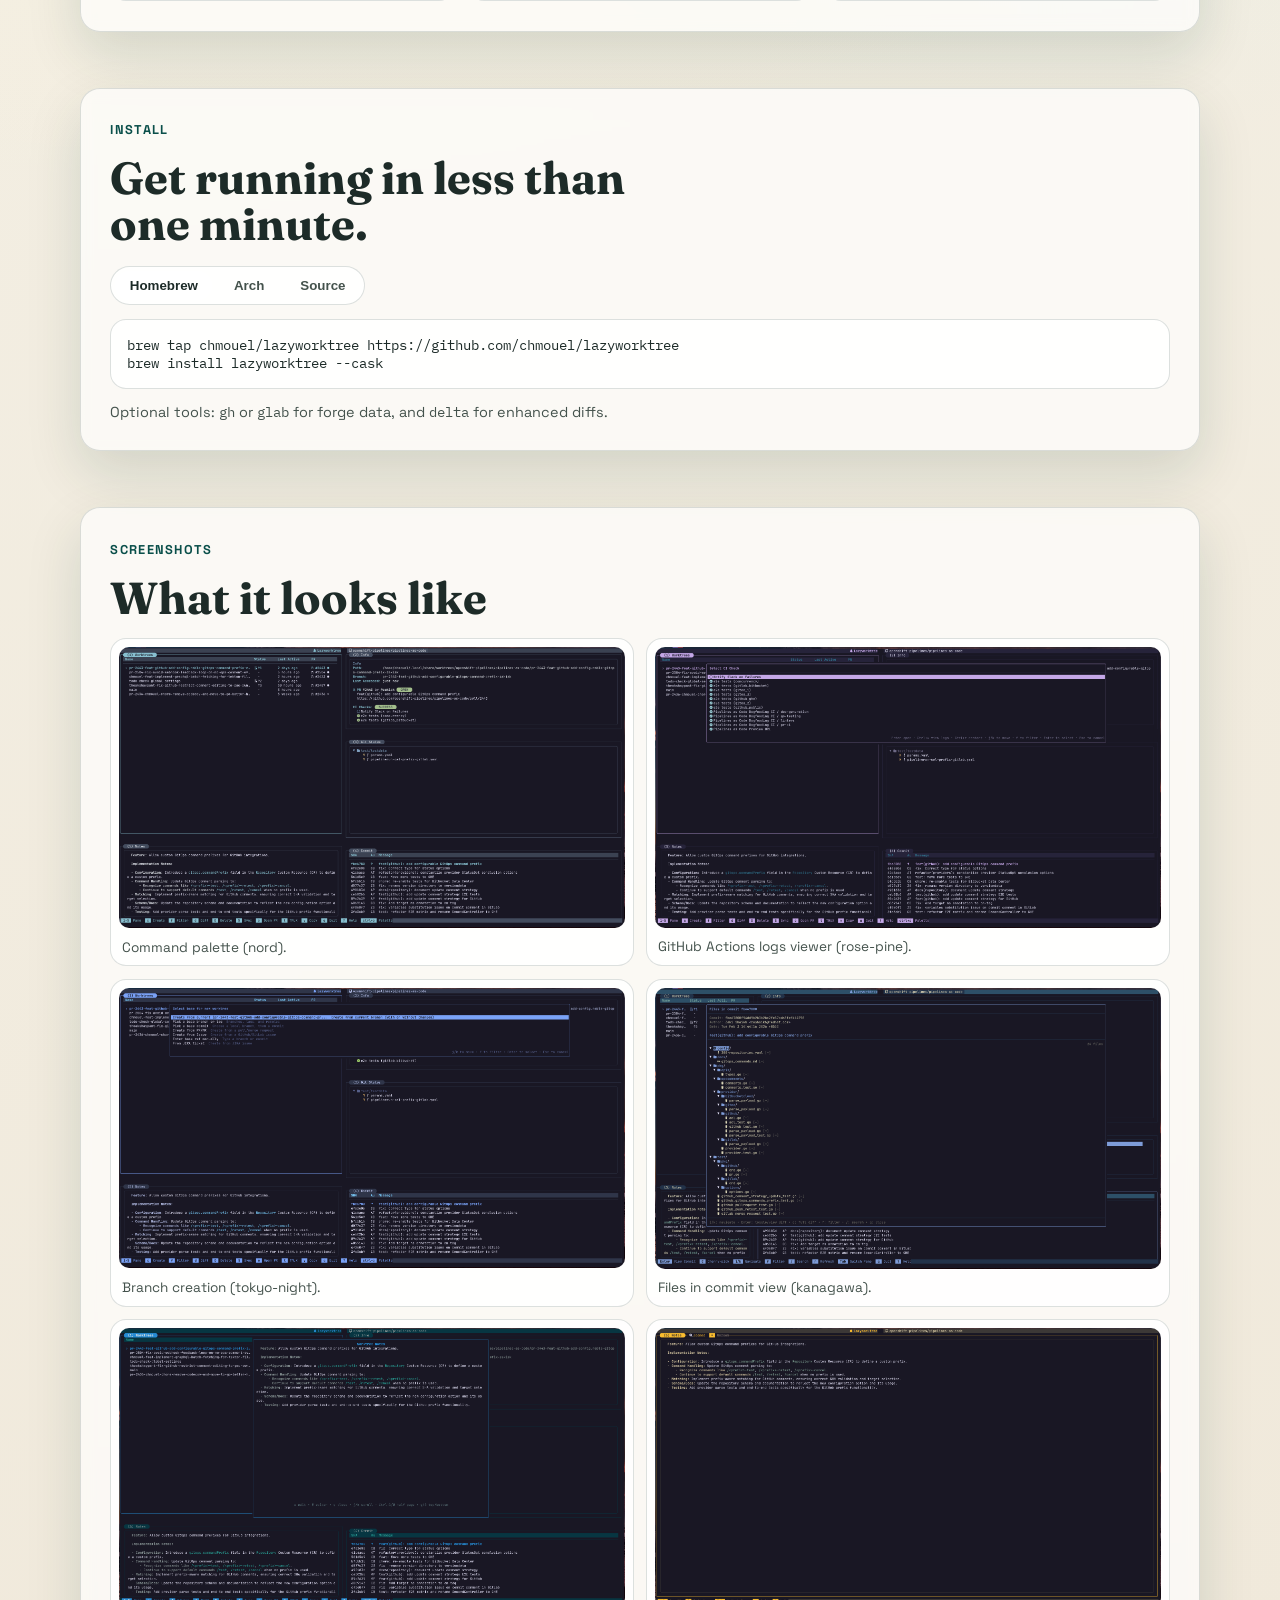
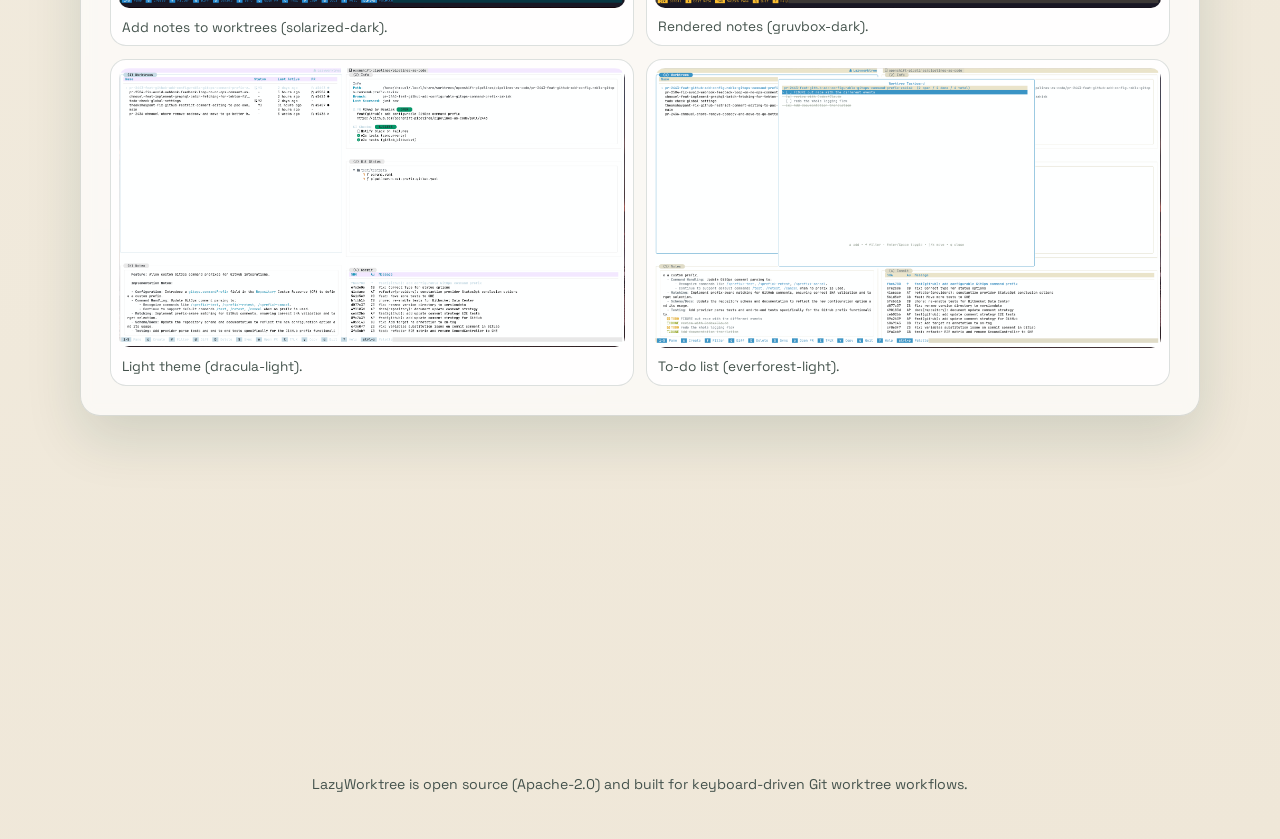
==== commit 374f56b1: "feat: Implement interactive feature modal Added a modal that displays detailed information about fea" ====
--- a/website/index.html
+++ b/website/index.html
@@ -15,6 +15,7 @@
       rel="stylesheet"
     />
     <link rel="stylesheet" href="styles.css" />
+    <link rel="icon" type="image/png" href="favicon.png" />
   </head>
   <body>
     <div class="bg-orb orb-one"></div>
@@ -80,10 +81,20 @@
       <section class="hero reveal">
         <p class="kicker">A TUI for git worktrees</p>
         <h1>A lazier way to manage worktrees.</h1>
+        <img
+          width="200"
+          height="200"
+          align="right"
+          src="assets/logo.png"
+          alt="LazyWorktree logo"
+        />
         <p class="hero-copy">
-          LazyWorktree lets you create, switch, and manage Git worktrees from a
-          keyboard-driven TUI. It shows PR status, CI checks, and diffs
-          alongside your worktree list.
+          LazyWorktree is a keyboard-first TUI for managing Git worktrees,
+          branches, PRs, and CI status in one place. Use isolated worktrees as
+          the default workflow instead of switching branches in a single
+          directory. Assign each task its own worktree so terminal sessions,
+          local files, PR/MR, notes, TODOO and Git state remain scoped to that
+          workspace without affecting others.
         </p>
         <div class="hero-actions">
           <a
@@ -139,68 +150,260 @@
           <h2>What it does</h2>
         </div>
         <div class="feature-grid">
-          <article class="feature-card">
+          <article
+            class="feature-card"
+            tabindex="0"
+            role="button"
+            aria-label="Feature: Worktree management"
+          >
             <h3>Worktree management</h3>
-            <p>
+            <p class="feature-summary">
               Create, rename, remove, absorb, and prune merged worktrees
               directly from the keyboard.
             </p>
-          </article>
-          <article class="feature-card">
+            <div class="feature-details" hidden>
+              <p>
+                Instead of constantly checking out branches in a single
+                directory, you treat worktrees as the true center of your
+                development cycle. Your terminal sessions, local notes, and Git
+                operations remain completely undisturbed and anchored to the
+                specific worktree you're in.
+              </p>
+              <ul>
+                <li><strong>Create</strong> a new worktree instantly.</li>
+                <li>
+                  <strong>Remove</strong> worktrees safely, knowing uncommitted
+                  changes are protected.
+                </li>
+                <li>
+                  <strong>Rename</strong> your worktrees and keep paths
+                  organized.
+                </li>
+              </ul>
+            </div>
+          </article>
+          <article
+            class="feature-card"
+            tabindex="0"
+            role="button"
+            aria-label="Feature: Create from anything"
+          >
             <h3>Create from anything</h3>
-            <p>
+            <p class="feature-summary">
               Create from branch, commit, PR/MR, issue, or custom menu item with
               optional branch automation.
             </p>
-          </article>
-          <article class="feature-card">
+            <div class="feature-details" hidden>
+              <p>
+                LazyWorktree allows you to instantiate a new environment based
+                on any git reference. Forget manually checking out branches or
+                fetching commits.
+              </p>
+              <ul>
+                <li>
+                  Select a <strong>Pull Request</strong> or
+                  <strong>Merge Request</strong> to review code in isolation.
+                </li>
+                <li>
+                  Pick an <strong>Issue</strong> to instantly start working on a
+                  bug fix or feature.
+                </li>
+                <li>
+                  Customize menu items for highly specific workflow automations.
+                </li>
+              </ul>
+            </div>
+          </article>
+          <article
+            class="feature-card"
+            tabindex="0"
+            role="button"
+            aria-label="Feature: Git operations"
+          >
             <h3>Git operations</h3>
-            <p>
+            <p class="feature-summary">
               Stage, commit, diff, push, sync, and cherry-pick -- all from
               within the TUI.
             </p>
-          </article>
-          <article class="feature-card">
+            <div class="feature-details" hidden>
+              <p>
+                You don't need to leave the app to perform your daily git tasks.
+                Enjoy a fast, responsive interface for managing your changes. If
+                you need the extra power you can reach for the `G` key to start
+                the OG of the lazy,
+                [lazygit](https://github.com/jesseduffield/lazygit).
+              </p>
+              <ul>
+                <li><strong>Stage and commit</strong> files seamlessly.</li>
+                <li>View detailed <strong>diffs</strong> before pushing.</li>
+                <li>
+                  Keep everything up to date with one-keystroke
+                  <strong>sync</strong>.
+                </li>
+              </ul>
+            </div>
+          </article>
+          <article
+            class="feature-card"
+            tabindex="0"
+            role="button"
+            aria-label="Feature: CI checks"
+          >
             <h3>CI checks</h3>
-            <p>
+            <p class="feature-summary">
               See check status, read logs, open job pages, and restart GitHub
               Actions runs.
             </p>
-          </article>
-          <article class="feature-card">
+            <div class="feature-details" hidden>
+              <p>
+                Monitor your continuous integration pipelines directly alongside
+                your code. Never wonder if your tests passed again.
+              </p>
+              <ul>
+                <li>
+                  Native integration with <strong>GitHub Actions</strong> and
+                  <strong>GitLab CI</strong>.
+                </li>
+                <li>Stream <strong>logs</strong> directly in your terminal.</li>
+                <li>
+                  Quickly <strong>restart failed jobs</strong> without opening a
+                  browser.
+                </li>
+              </ul>
+            </div>
+          </article>
+          <article
+            class="feature-card"
+            tabindex="0"
+            role="button"
+            aria-label="Feature: tmux / zellij sessions"
+          >
             <h3>tmux / zellij sessions</h3>
-            <p>
+            <p class="feature-summary">
               Each worktree can get its own tmux or zellij session, with
               configurable prefixes.
             </p>
-          </article>
-          <article class="feature-card">
+            <div class="feature-details" hidden>
+              <p>
+                Supercharge your multitasking. LazyWorktree integrates perfectly
+                with terminal multiplexers to isolate your workspace state.
+              </p>
+              <ul>
+                <li>
+                  Automatically spawn a new <strong>tmux</strong> or
+                  <strong>zellij</strong> session when entering a worktree.
+                </li>
+                <li>Automatically rename sessions based on the branch.</li>
+                <li>
+                  Switching between worktrees seamlessly switches your session.
+                </li>
+              </ul>
+            </div>
+          </article>
+          <article
+            class="feature-card"
+            tabindex="0"
+            role="button"
+            aria-label="Feature: Hooks and custom commands"
+          >
             <h3>Hooks and custom commands</h3>
-            <p>
+            <p class="feature-summary">
               Run init and terminate hooks via <code>.wt</code> and add custom
               command bindings.
             </p>
-          </article>
-          <article class="feature-card">
+            <div class="feature-details" hidden>
+              <p>
+                Tailor the tool to your exact workflow. Automate setup and
+                teardown tasks for every worktree you create or destroy.
+              </p>
+              <ul>
+                <li>
+                  Automatically run <code>npm install</code> or
+                  <code>go mod download</code>.
+                </li>
+                <li>
+                  Map custom keybindings to execute your own shell scripts.
+                </li>
+              </ul>
+            </div>
+          </article>
+          <article
+            class="feature-card"
+            tabindex="0"
+            role="button"
+            aria-label="Feature: Worktree notes"
+          >
             <h3>Worktree notes</h3>
-            <p>
+            <p class="feature-summary">
               Attach markdown notes to any worktree and view them rendered in
               the info pane.
             </p>
-          </article>
-          <article class="feature-card">
+            <div class="feature-details" hidden>
+              <p>
+                Keep your context exactly where you need it. Attach a scratchpad
+                to your worktree so you never forget where you left off.
+              </p>
+              <ul>
+                <li>Write notes in standard <strong>Markdown</strong>.</li>
+                <li>
+                  Notes are saved per-worktree and persist across reboots.
+                </li>
+                <li>Beautifully rendered directly in the user interface.</li>
+              </ul>
+            </div>
+          </article>
+          <article
+            class="feature-card"
+            tabindex="0"
+            role="button"
+            aria-label="Feature: Taskboard"
+          >
             <h3>Taskboard</h3>
-            <p>
+            <p class="feature-summary">
               Turn markdown checkbox notes into a grouped Taskboard and toggle
               progress without leaving the TUI.
             </p>
-          </article>
-          <article class="feature-card">
+            <div class="feature-details" hidden>
+              <p>
+                Manage your to-do lists within your terminal. Convert simple
+                markdown checkboxes into an interactive taskboard.
+              </p>
+              <ul>
+                <li>
+                  Use <code>- [ ] Task</code> syntax in your worktree notes.
+                </li>
+                <li>Toggle tasks as complete with a single keystroke.</li>
+                <li>Track your progress visually.</li>
+              </ul>
+            </div>
+          </article>
+          <article
+            class="feature-card"
+            tabindex="0"
+            role="button"
+            aria-label="Feature: Configuration"
+          >
             <h3>Configuration</h3>
-            <p>
+            <p class="feature-summary">
               Set options via CLI flags, git config, or a YAML file. Local
               settings override global ones.
             </p>
+            <div class="feature-details" hidden>
+              <p>
+                Configure LazyWorktree to behave exactly how you want. Flexible
+                configuration hierarchy ensures the right settings apply.
+              </p>
+              <ul>
+                <li>
+                  Define global preferences in
+                  <code>~/.config/lazyworktree/config.yml</code>.
+                </li>
+                <li>
+                  Override specific settings per-repository using git config.
+                </li>
+                <li>Pass temporary overrides via CLI flags.</li>
+              </ul>
+            </div>
           </article>
         </div>
       </section>
@@ -361,6 +564,20 @@
       <img class="lightbox-img" id="lightbox-img" src="" alt="" />
     </div>
 
+    <div class="feature-modal" id="feature-modal" hidden>
+      <div class="feature-modal-backdrop" id="feature-modal-backdrop"></div>
+      <div class="feature-modal-content">
+        <button
+          class="feature-modal-close"
+          id="feature-modal-close"
+          aria-label="Close feature details"
+        >
+          &times;
+        </button>
+        <div class="feature-modal-body" id="feature-modal-body"></div>
+      </div>
+    </div>
+
     <script src="app.js"></script>
   </body>
 </html>
--- a/website/styles.css
+++ b/website/styles.css
@@ -11,6 +11,40 @@
   --accent: #d96a28;
   --shadow: 0 22px 55px rgba(15, 56, 44, 0.14);
   --radius: 20px;
+  --bg-gradient-warm: #fff5da;
+  --bg-gradient-cool: #d9efe8;
+  --grain-dot: rgba(36, 44, 40, 0.08);
+  --orb-one: #a4d8cf;
+  --orb-two: #f1c49f;
+  --chip-bg: #fff;
+  --btn-on-brand: #fff;
+  --btn-secondary-bg: rgba(255, 255, 255, 0.7);
+  --lightbox-bg: rgba(0, 0, 0, 0.82);
+  --lightbox-close: #fff;
+}
+
+[data-theme="dark"] {
+  --bg: #141a1e;
+  --bg-alt: #1a2228;
+  --text: #e0e4e0;
+  --muted: #8a9490;
+  --surface: rgba(30, 40, 38, 0.68);
+  --surface-strong: rgba(30, 40, 38, 0.86);
+  --line: rgba(200, 220, 210, 0.12);
+  --brand: #14b8a6;
+  --brand-strong: #0d9488;
+  --accent: #f59e0b;
+  --shadow: 0 22px 55px rgba(0, 0, 0, 0.3);
+  --bg-gradient-warm: #1e2a1e;
+  --bg-gradient-cool: #162028;
+  --grain-dot: rgba(200, 220, 210, 0.04);
+  --orb-one: rgba(20, 184, 166, 0.25);
+  --orb-two: rgba(245, 158, 11, 0.18);
+  --chip-bg: rgba(30, 40, 38, 0.7);
+  --btn-on-brand: #fff;
+  --btn-secondary-bg: rgba(30, 40, 38, 0.6);
+  --lightbox-bg: rgba(0, 0, 0, 0.9);
+  --lightbox-close: #e0e4e0;
 }
 
 *,
@@ -28,8 +62,8 @@
   font-family: "Space Grotesk", sans-serif;
   color: var(--text);
   background:
-    radial-gradient(circle at 20% 0%, #fff5da 0%, transparent 44%),
-    radial-gradient(circle at 92% 8%, #d9efe8 0%, transparent 36%),
+    radial-gradient(circle at 20% 0%, var(--bg-gradient-warm) 0%, transparent 44%),
+    radial-gradient(circle at 92% 8%, var(--bg-gradient-cool) 0%, transparent 36%),
     linear-gradient(165deg, var(--bg) 0%, var(--bg-alt) 100%);
   min-height: 100vh;
   overflow-x: hidden;
@@ -40,7 +74,7 @@
   inset: 0;
   pointer-events: none;
   opacity: 0.22;
-  background-image: radial-gradient(rgba(36, 44, 40, 0.08) 0.45px, transparent 0.45px);
+  background-image: radial-gradient(var(--grain-dot) 0.45px, transparent 0.45px);
   background-size: 4px 4px;
   z-index: -1;
 }
@@ -57,7 +91,7 @@
 .orb-one {
   width: 22rem;
   height: 22rem;
-  background: #a4d8cf;
+  background: var(--orb-one);
   top: -6rem;
   right: -6rem;
 }
@@ -65,7 +99,7 @@
 .orb-two {
   width: 18rem;
   height: 18rem;
-  background: #f1c49f;
+  background: var(--orb-two);
   bottom: 2rem;
   left: -8rem;
 }
@@ -100,13 +134,10 @@
   width: 2rem;
   height: 2rem;
   border-radius: 0.65rem;
-  background: linear-gradient(145deg, var(--brand), var(--brand-strong));
-  color: #fff;
-  display: inline-flex;
-  align-items: center;
-  justify-content: center;
-  font-size: 0.86rem;
-  letter-spacing: 0.02em;
+  display: inline-block;
+  object-fit: cover;
+  border: 1px solid var(--line);
+  box-shadow: 0 6px 14px rgba(13, 40, 33, 0.2);
 }
 
 .brand-text {
@@ -182,6 +213,16 @@
   line-height: 1.6;
 }
 
+.hero-logo {
+  width: 74px;
+  height: 74px;
+  margin-bottom: 0.8rem;
+  object-fit: cover;
+  border-radius: 18px;
+  border: 1px solid var(--line);
+  box-shadow: 0 12px 28px rgba(12, 58, 45, 0.22);
+}
+
 .hero-actions {
   margin-top: 1.4rem;
   display: flex;
@@ -204,7 +245,7 @@
 
 .btn-primary {
   background: linear-gradient(140deg, var(--brand), var(--brand-strong));
-  color: #fff;
+  color: var(--btn-on-brand);
 }
 
 .btn-primary:hover {
@@ -214,12 +255,12 @@
 .btn-secondary {
   border-color: var(--line);
   color: var(--text);
-  background: rgba(255, 255, 255, 0.7);
+  background: var(--btn-secondary-bg);
 }
 
 .btn-small {
   padding: 0.5rem 0.95rem;
-  background: #fff;
+  background: var(--chip-bg);
   border-color: var(--line);
   color: var(--text);
 }
@@ -302,6 +343,7 @@
   width: 100%;
   display: block;
   border-radius: 10px;
+  cursor: zoom-in;
 }
 
 figcaption {
@@ -313,6 +355,10 @@
 .features,
 .install,
 .cta {
+  padding: clamp(1.5rem, 2.3vw, 2.3rem);
+}
+
+.docs {
   padding: clamp(1.5rem, 2.3vw, 2.3rem);
 }
 
@@ -348,6 +394,131 @@
   color: var(--muted);
   font-size: 0.93rem;
   line-height: 1.55;
+}
+
+.docs-grid,
+.meta-grid {
+  margin-top: 1rem;
+  display: grid;
+  grid-template-columns: repeat(2, minmax(0, 1fr));
+  gap: 0.8rem;
+}
+
+.list-card {
+  border: 1px solid var(--line);
+  border-radius: 16px;
+  background: var(--surface-strong);
+  padding: 1rem;
+}
+
+.full-width {
+  grid-column: 1 / -1;
+}
+
+.list-card h3 {
+  margin: 0;
+  font-size: 1.03rem;
+}
+
+.list-card p {
+  margin: 0.7rem 0 0;
+  color: var(--muted);
+  line-height: 1.55;
+}
+
+.list-card ul,
+.list-card ol {
+  margin: 0.65rem 0 0;
+  padding-left: 1.2rem;
+  color: var(--muted);
+  line-height: 1.55;
+}
+
+.table-wrap {
+  margin-top: 0.8rem;
+  overflow-x: auto;
+}
+
+.kbd-table {
+  width: 100%;
+  border-collapse: collapse;
+  min-width: 560px;
+}
+
+.kbd-table th,
+.kbd-table td {
+  text-align: left;
+  padding: 0.62rem 0.65rem;
+  border-bottom: 1px solid var(--line);
+  vertical-align: top;
+}
+
+.kbd-table th {
+  font-size: 0.86rem;
+  color: var(--muted);
+  text-transform: uppercase;
+  letter-spacing: 0.05em;
+}
+
+details {
+  margin-top: 0.85rem;
+  border: 1px solid var(--line);
+  border-radius: 14px;
+  padding: 0.85rem 0.95rem;
+  background: var(--surface-strong);
+}
+
+summary {
+  cursor: pointer;
+  font-weight: 700;
+}
+
+details p {
+  color: var(--muted);
+  line-height: 1.55;
+  margin: 0.7rem 0 0;
+}
+
+details pre {
+  margin-top: 0.7rem;
+}
+
+.chips {
+  margin-top: 0.65rem;
+  display: flex;
+  flex-wrap: wrap;
+  gap: 0.42rem;
+}
+
+.chips span {
+  border: 1px solid var(--line);
+  background: var(--chip-bg);
+  border-radius: 999px;
+  padding: 0.23rem 0.62rem;
+  font-size: 0.79rem;
+  color: var(--muted);
+}
+
+.status-legend {
+  display: flex;
+  flex-wrap: wrap;
+  gap: 0.45rem;
+}
+
+.status-legend span {
+  border: 1px solid var(--line);
+  border-radius: 999px;
+  padding: 0.28rem 0.64rem;
+  background: var(--chip-bg);
+  color: var(--text);
+  font-size: 0.82rem;
+}
+
+.gallery {
+  margin-top: 1.1rem;
+  display: grid;
+  grid-template-columns: repeat(2, minmax(0, 1fr));
+  gap: 0.8rem;
 }
 
 .timeline {
@@ -403,7 +574,7 @@
 }
 
 .tab-btn.active {
-  background: #fff;
+  background: var(--chip-bg);
   color: var(--text);
 }
 
@@ -458,6 +629,12 @@
 
   .feature-grid {
     grid-template-columns: repeat(2, minmax(0, 1fr));
+  }
+
+  .docs-grid,
+  .meta-grid,
+  .gallery {
+    grid-template-columns: 1fr;
   }
 }
 
@@ -486,3 +663,222 @@
     text-align: center;
   }
 }
+
+/* Lightbox */
+
+.lightbox {
+  position: fixed;
+  inset: 0;
+  z-index: 100;
+  display: flex;
+  align-items: center;
+  justify-content: center;
+  background: var(--lightbox-bg);
+  cursor: zoom-out;
+}
+
+.lightbox[hidden] {
+  display: none;
+}
+
+.lightbox-img {
+  max-width: 90vw;
+  max-height: 90vh;
+  object-fit: contain;
+  border-radius: 10px;
+  box-shadow: 0 20px 60px rgba(0, 0, 0, 0.5);
+  transition: transform 0.25s ease;
+  cursor: zoom-in;
+}
+
+.lightbox-img.zoomed {
+  max-width: none;
+  max-height: none;
+  cursor: grab;
+}
+
+.lightbox-close {
+  position: absolute;
+  top: 1rem;
+  right: 1.2rem;
+  background: none;
+  border: none;
+  color: var(--lightbox-close);
+  font-size: 2.4rem;
+  line-height: 1;
+  cursor: pointer;
+  opacity: 0.75;
+  transition: opacity 0.2s ease;
+}
+
+.lightbox-close:hover {
+  opacity: 1;
+}
+
+/* Theme toggle */
+
+.theme-toggle {
+  display: inline-flex;
+  align-items: center;
+  justify-content: center;
+  width: 2.2rem;
+  height: 2.2rem;
+  border: 1px solid var(--line);
+  border-radius: 50%;
+  background: var(--chip-bg);
+  color: var(--text);
+  cursor: pointer;
+  transition: background 0.2s ease, border-color 0.2s ease;
+  flex-shrink: 0;
+}
+
+.theme-toggle:hover {
+  border-color: var(--brand);
+}
+
+.theme-toggle svg {
+  width: 1.1rem;
+  height: 1.1rem;
+}
+
+.theme-toggle .icon-sun {
+  display: none;
+}
+
+[data-theme="dark"] .theme-toggle .icon-moon {
+  display: none;
+}
+
+[data-theme="dark"] .theme-toggle .icon-sun {
+  display: block;
+}
+
+/* Feature Modal */
+
+.feature-card[role="button"] {
+  cursor: pointer;
+  transition: transform 0.2s cubic-bezier(0.175, 0.885, 0.32, 1.275), box-shadow 0.2s ease, border-color 0.2s ease;
+}
+
+.feature-card[role="button"]:hover,
+.feature-card[role="button"]:focus-visible {
+  transform: translateY(-4px);
+  box-shadow: 0 16px 40px rgba(15, 56, 44, 0.12);
+  border-color: var(--brand);
+  outline: none;
+}
+
+[data-theme="dark"] .feature-card[role="button"]:hover,
+[data-theme="dark"] .feature-card[role="button"]:focus-visible {
+  box-shadow: 0 16px 40px rgba(0, 0, 0, 0.4);
+}
+
+.feature-modal {
+  position: fixed;
+  inset: 0;
+  z-index: 1000;
+  display: flex;
+  align-items: center;
+  justify-content: center;
+  padding: 1rem;
+}
+
+.feature-modal[hidden] {
+  display: none;
+}
+
+.feature-modal-backdrop {
+  position: absolute;
+  inset: 0;
+  background: var(--lightbox-bg);
+  backdrop-filter: blur(8px);
+  -webkit-backdrop-filter: blur(8px);
+  opacity: 0;
+  transition: opacity 0.3s ease;
+}
+
+.feature-modal.active .feature-modal-backdrop {
+  opacity: 1;
+}
+
+.feature-modal-content {
+  position: relative;
+  background: var(--surface-strong);
+  backdrop-filter: blur(12px);
+  border: 1px solid var(--line);
+  border-radius: var(--radius);
+  box-shadow: var(--shadow);
+  width: min(600px, 100%);
+  max-height: 90vh;
+  overflow-y: auto;
+  padding: 2rem;
+  z-index: 1001;
+  opacity: 0;
+  transform: scale(0.95) translateY(10px);
+  transition: opacity 0.3s ease, transform 0.3s cubic-bezier(0.175, 0.885, 0.32, 1.275);
+}
+
+.feature-modal.active .feature-modal-content {
+  opacity: 1;
+  transform: scale(1) translateY(0);
+}
+
+.feature-modal-close {
+  position: absolute;
+  top: 1rem;
+  right: 1.2rem;
+  background: none;
+  border: none;
+  color: var(--muted);
+  font-size: 2rem;
+  line-height: 1;
+  cursor: pointer;
+  padding: 0;
+  width: 2rem;
+  height: 2rem;
+  display: inline-flex;
+  align-items: center;
+  justify-content: center;
+  border-radius: 50%;
+  transition: background 0.2s ease, color 0.2s ease, transform 0.2s ease;
+}
+
+.feature-modal-close:hover {
+  background: var(--line);
+  color: var(--text);
+  transform: rotate(90deg);
+}
+
+.feature-modal-body h3 {
+  margin: 0 0 1rem 0;
+  font-size: 1.8rem;
+  color: var(--brand-strong);
+}
+
+[data-theme="dark"] .feature-modal-body h3 {
+  color: var(--brand);
+}
+
+.feature-modal-body p {
+  line-height: 1.6;
+  font-size: 1.05rem;
+  margin-bottom: 1.2rem;
+}
+
+.feature-modal-body ul {
+  padding-left: 1.2rem;
+  margin-bottom: 0;
+}
+
+.feature-modal-body li {
+  line-height: 1.6;
+  margin-bottom: 0.6rem;
+}
+
+.feature-modal-body li::marker {
+  color: var(--brand);
+}
+
+.feature-modal-body strong {
+  color: var(--text);
+}
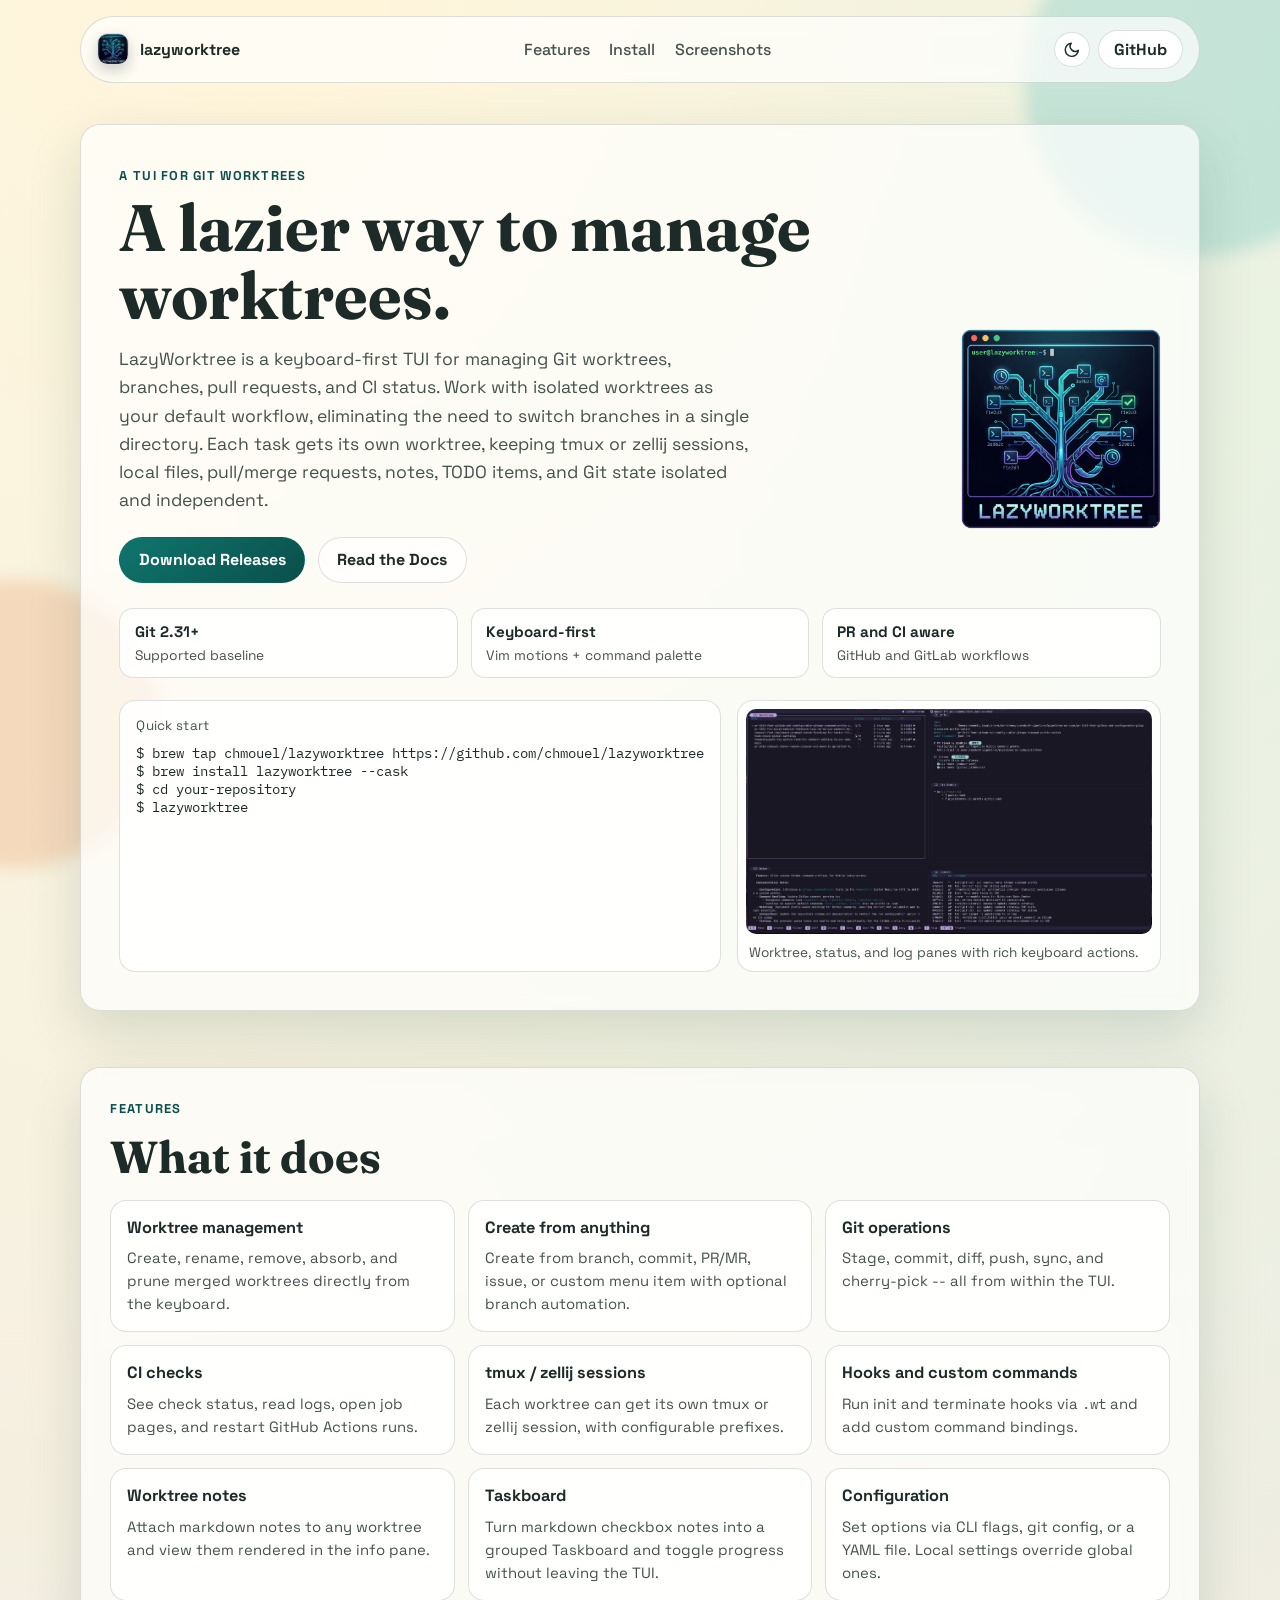
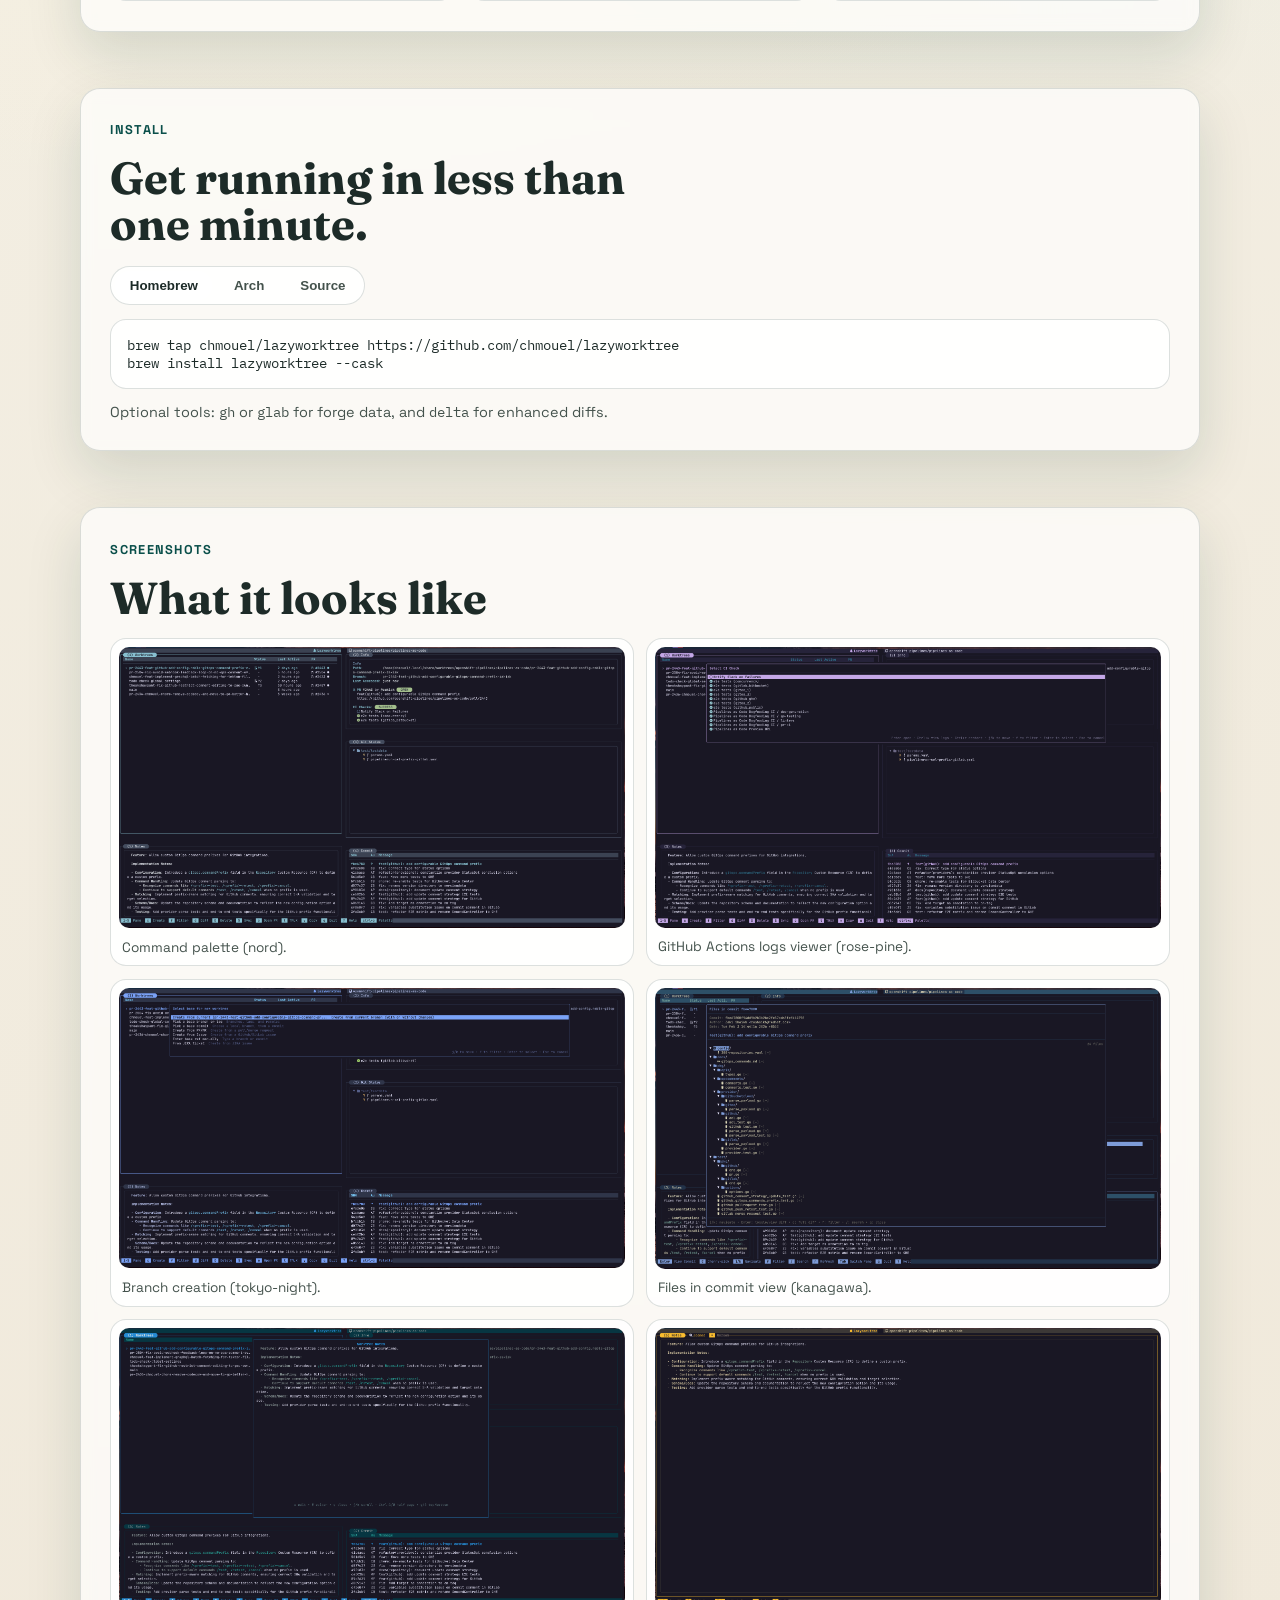
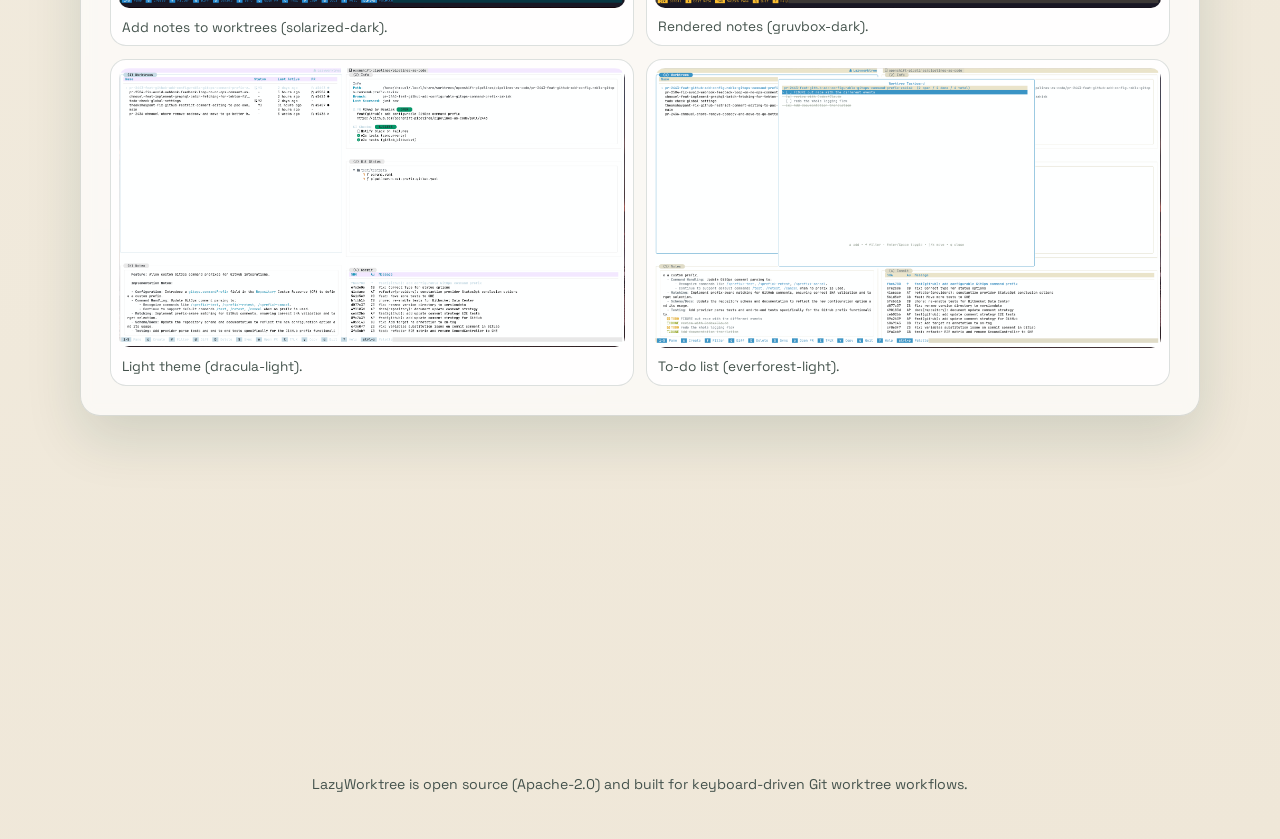
==== commit 4328eca5: "fix: Improve description of LazyWorktree functionality Updated the descriptive text on the homepage " ====
--- a/website/index.html
+++ b/website/index.html
@@ -90,11 +90,11 @@
         />
         <p class="hero-copy">
           LazyWorktree is a keyboard-first TUI for managing Git worktrees,
-          branches, PRs, and CI status in one place. Use isolated worktrees as
-          the default workflow instead of switching branches in a single
-          directory. Assign each task its own worktree so terminal sessions,
-          local files, PR/MR, notes, TODOO and Git state remain scoped to that
-          workspace without affecting others.
+          branches, pull requests, and CI status. Work with isolated worktrees
+          as your default workflow, eliminating the need to switch branches in a
+          single directory. Each task gets its own worktree, keeping tmux or
+          zellij sessions, local files, pull/merge requests, notes, TODO items,
+          and Git state isolated and independent.
         </p>
         <div class="hero-actions">
           <a
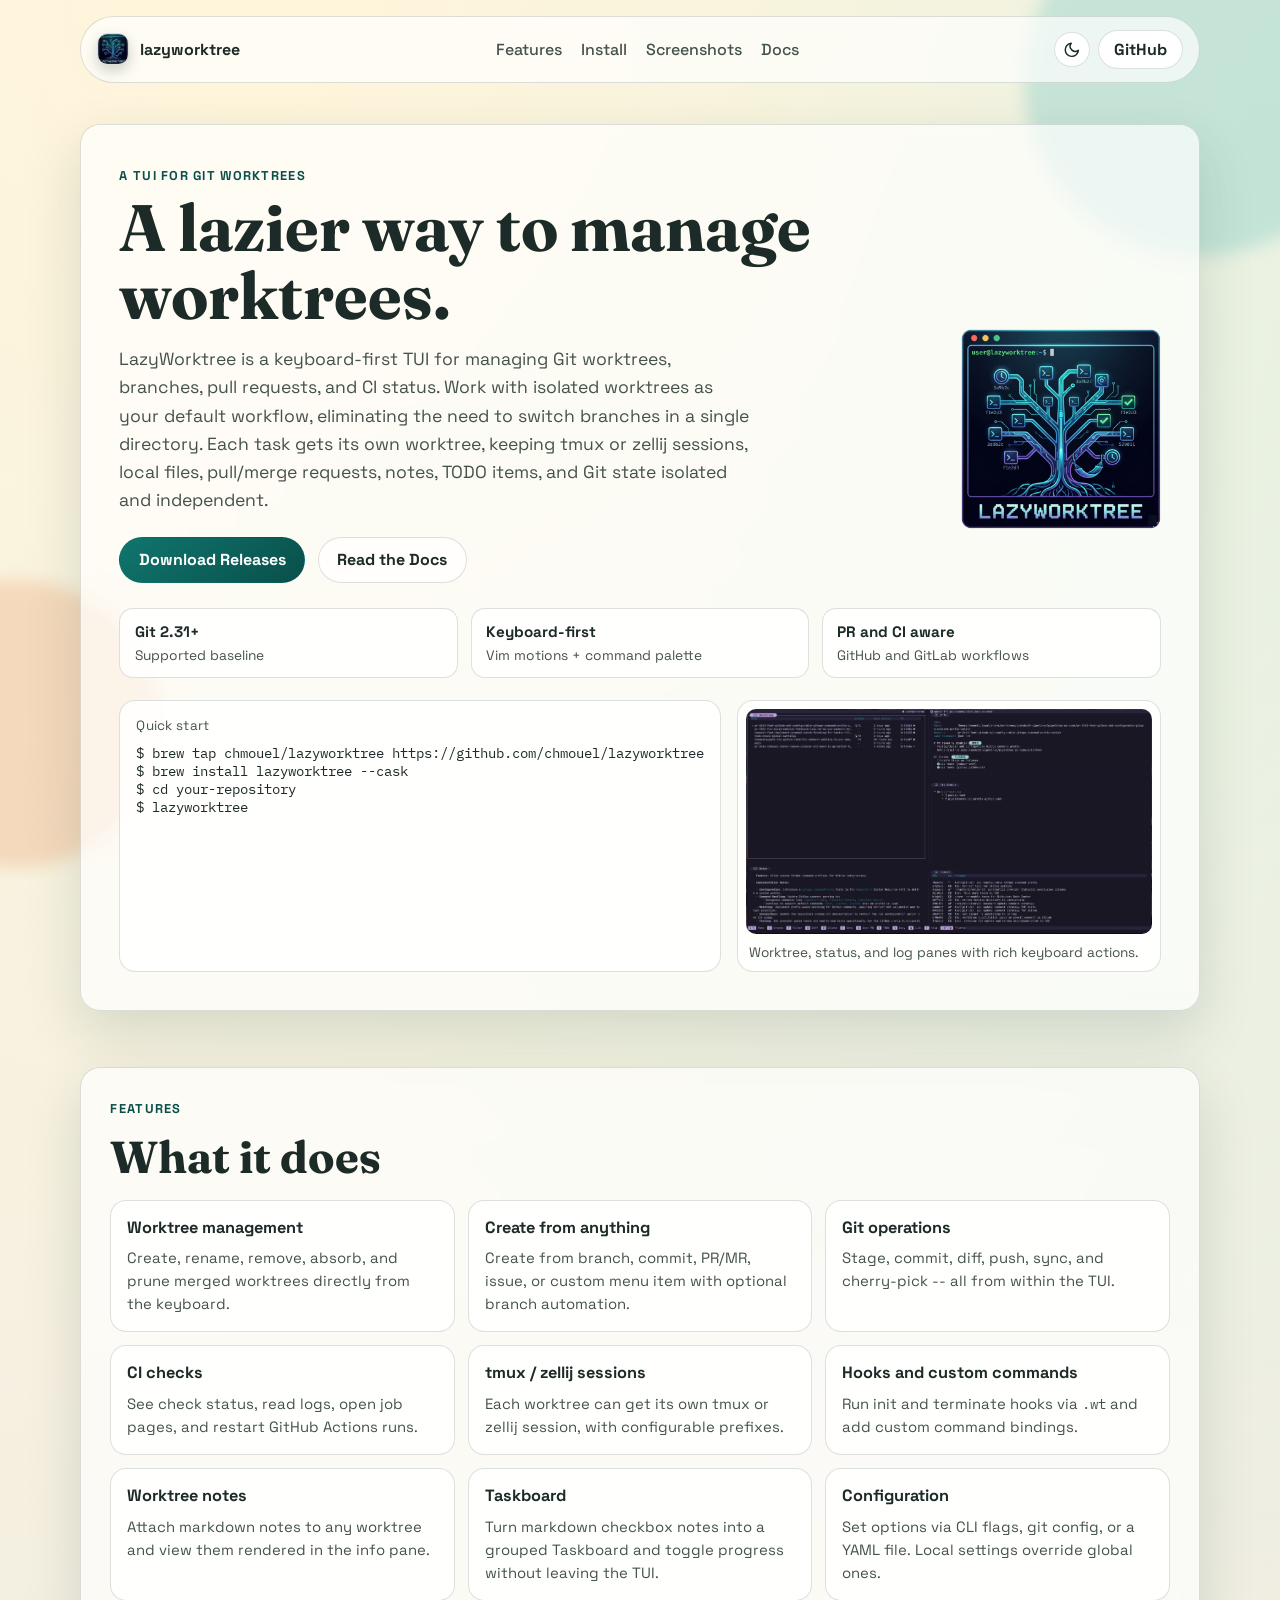
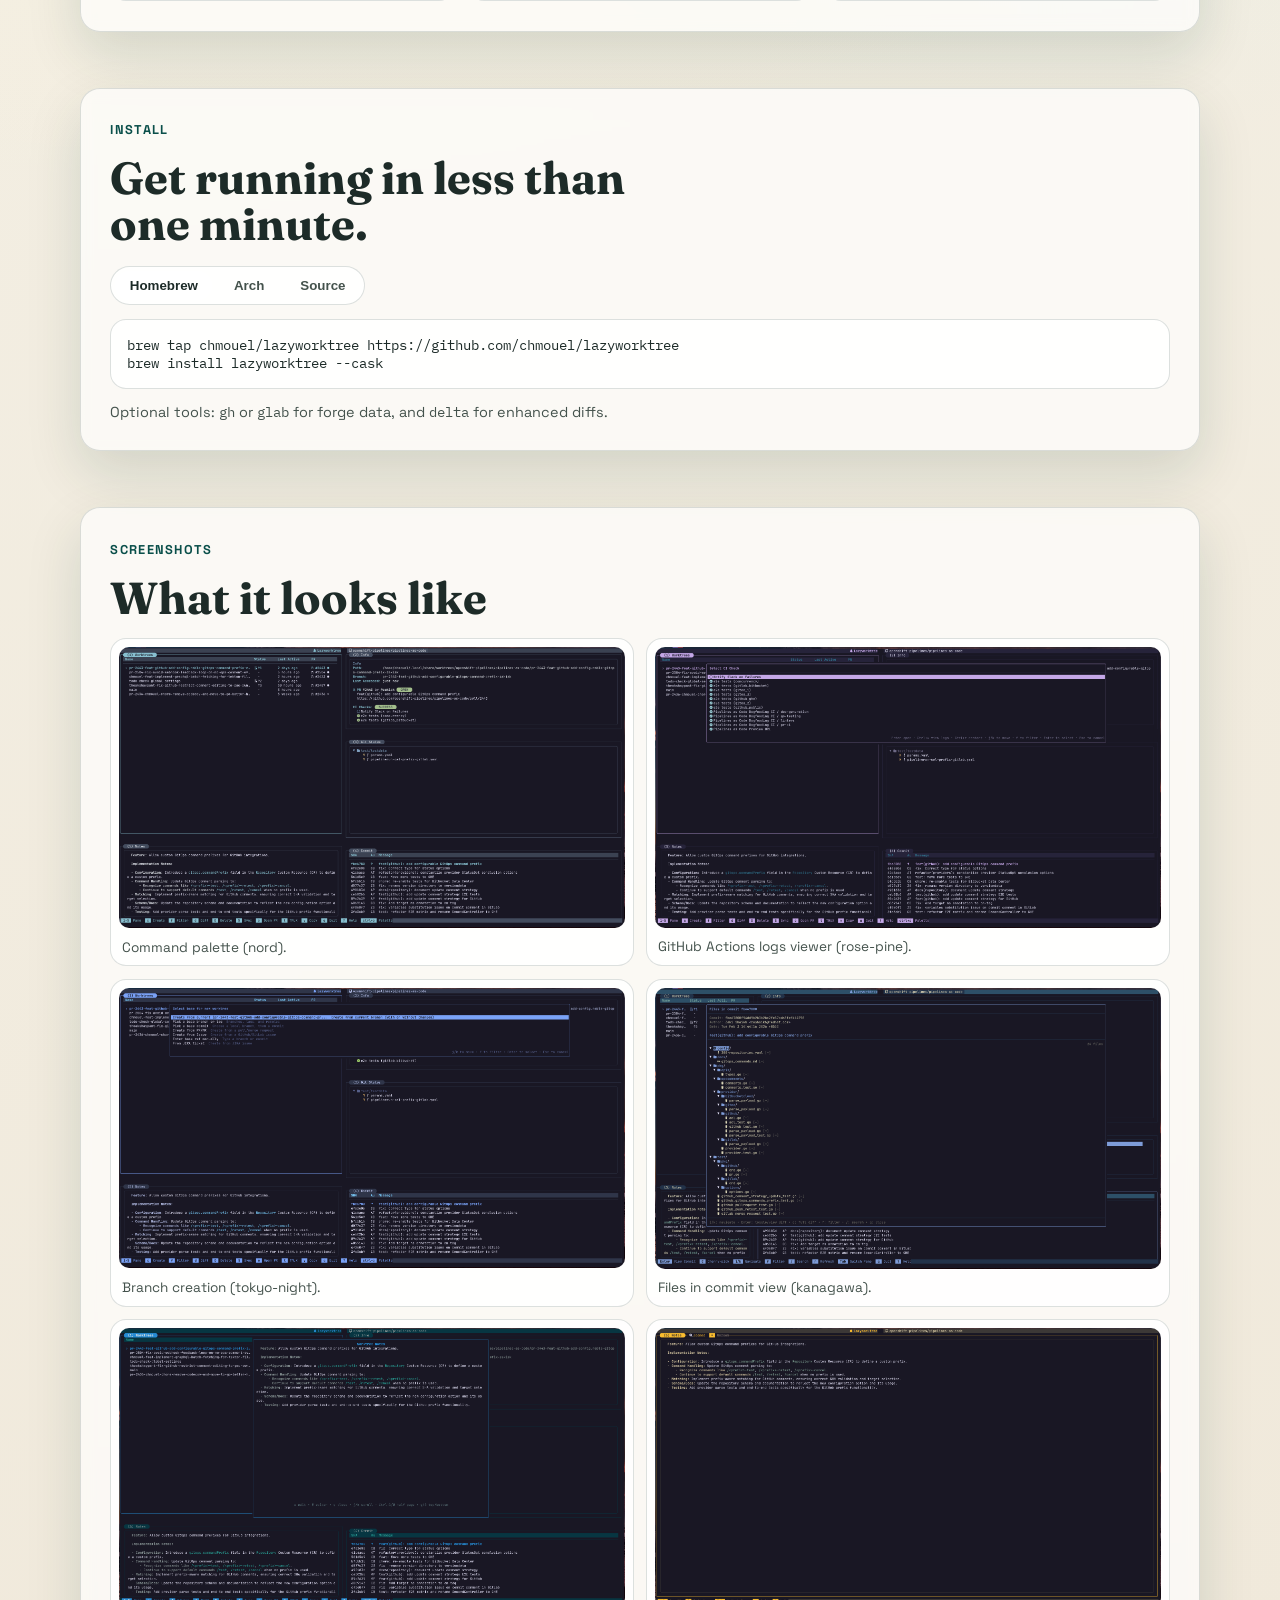
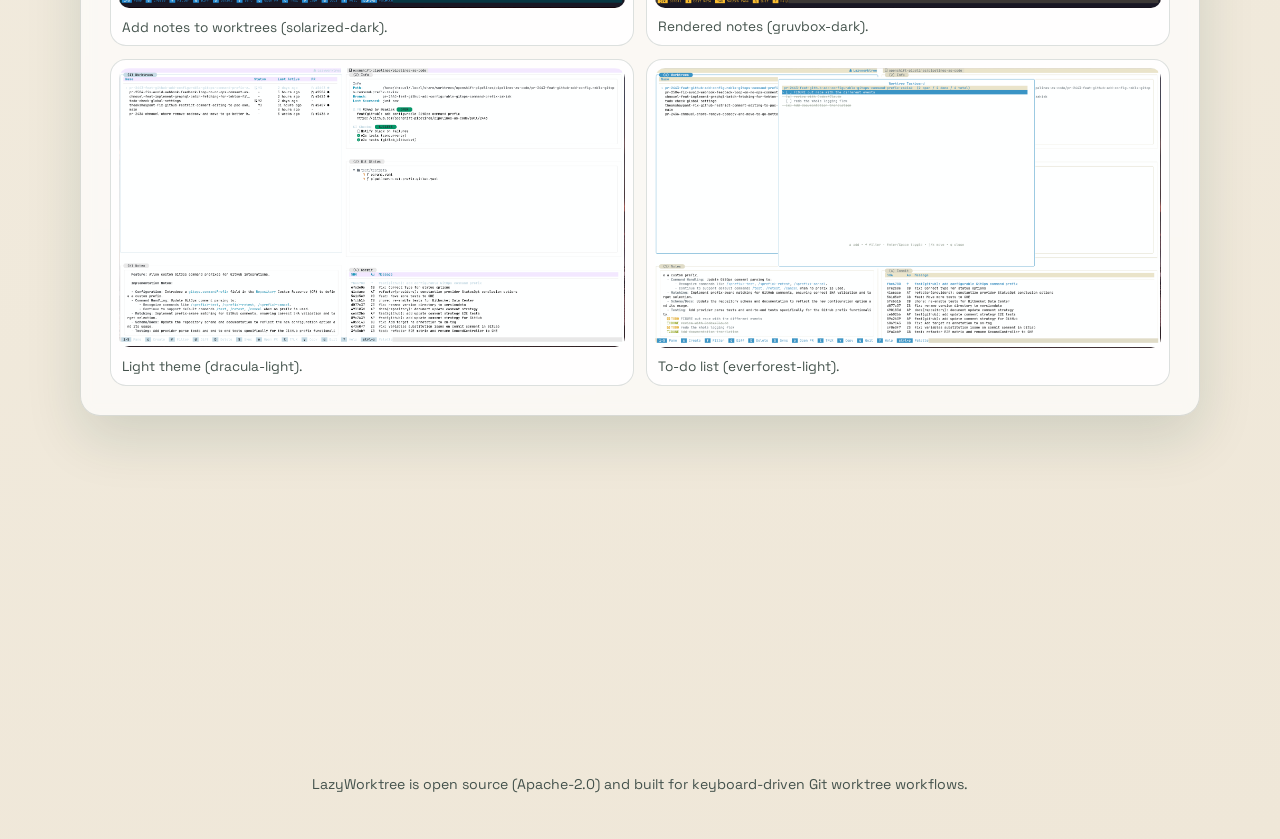
==== commit 3f382bb2: "docs: Structure and document project and docs site The project documentation was significantly expan" ====
--- a/website/index.html
+++ b/website/index.html
@@ -31,6 +31,7 @@
         <a href="#features">Features</a>
         <a href="#install">Install</a>
         <a href="#screenshots">Screenshots</a>
+        <a href="docs/">Docs</a>
       </nav>
       <div style="display: inline-flex; align-items: center; gap: 0.5rem">
         <button class="theme-toggle" aria-label="Toggle dark mode">
@@ -106,9 +107,7 @@
           >
           <a
             class="btn btn-secondary"
-            href="https://github.com/chmouel/lazyworktree#readme"
-            target="_blank"
-            rel="noreferrer"
+            href="docs/"
             >Read the Docs</a
           >
         </div>
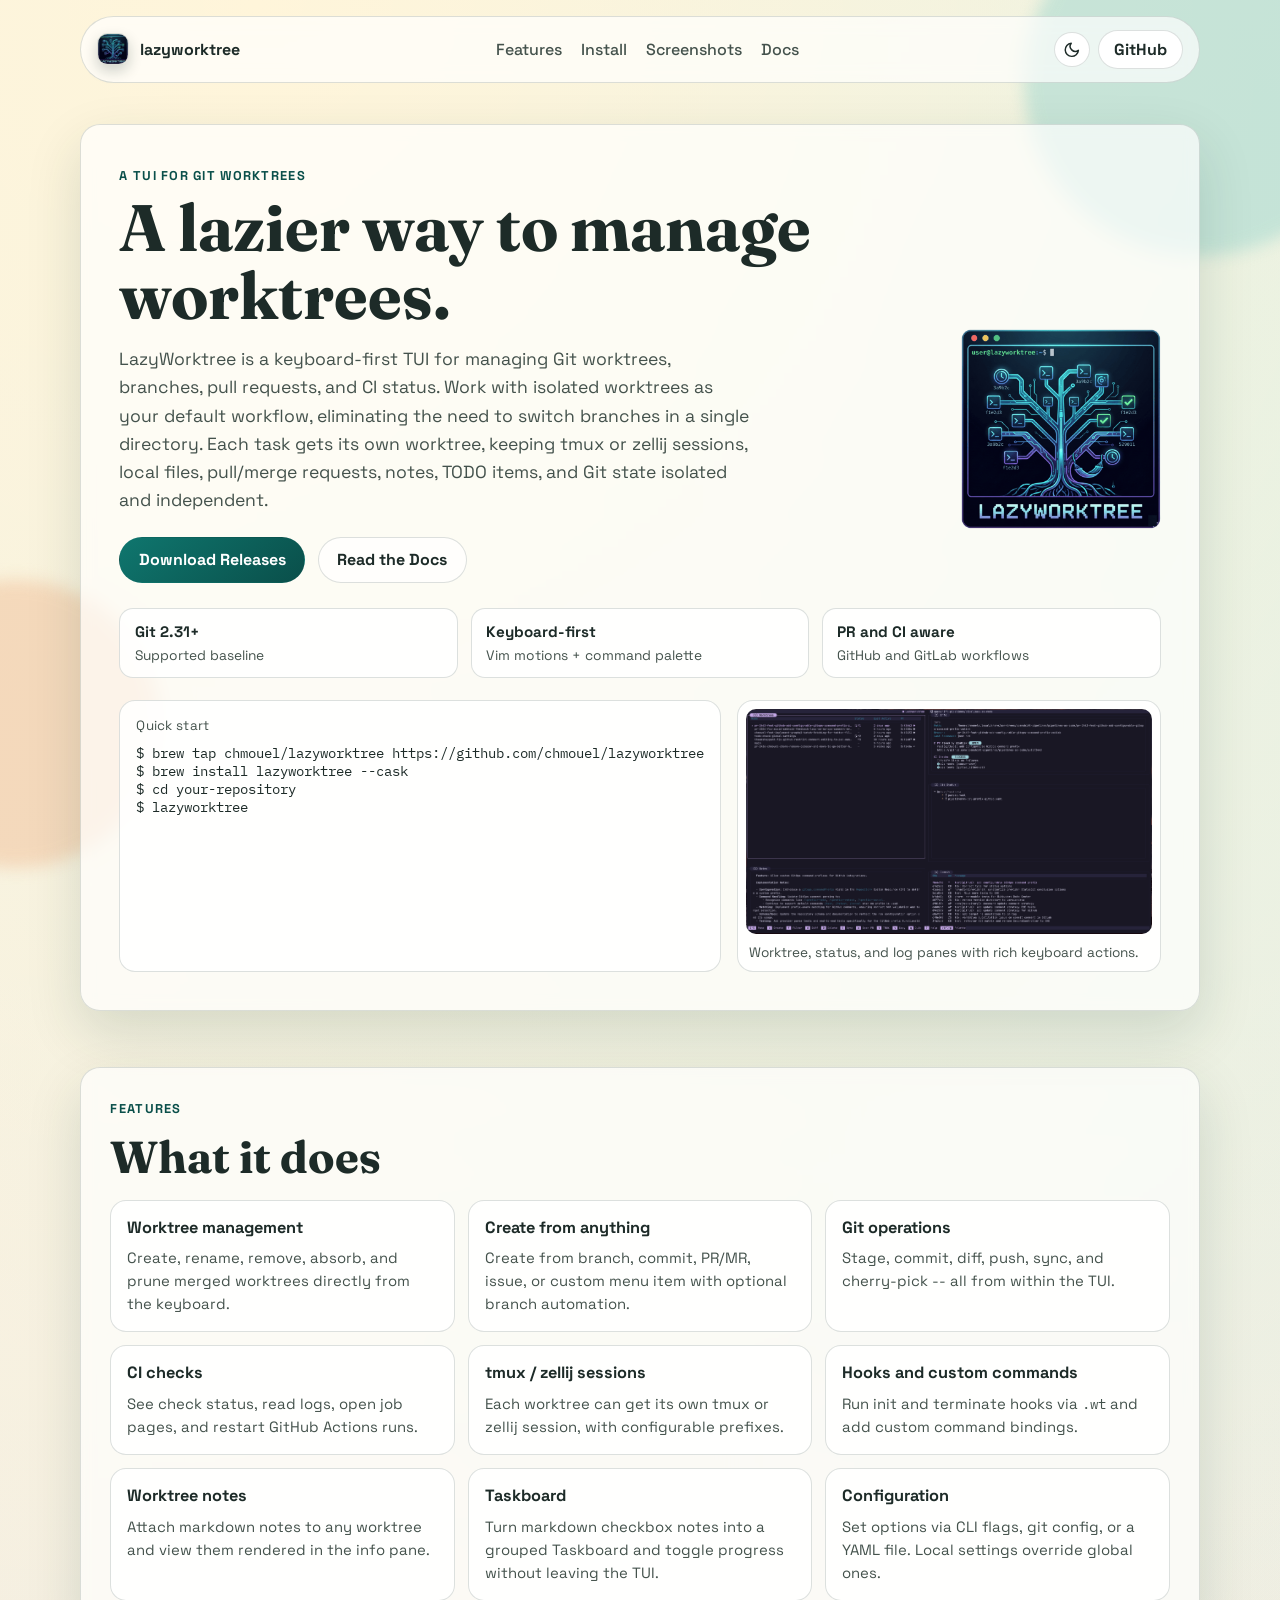
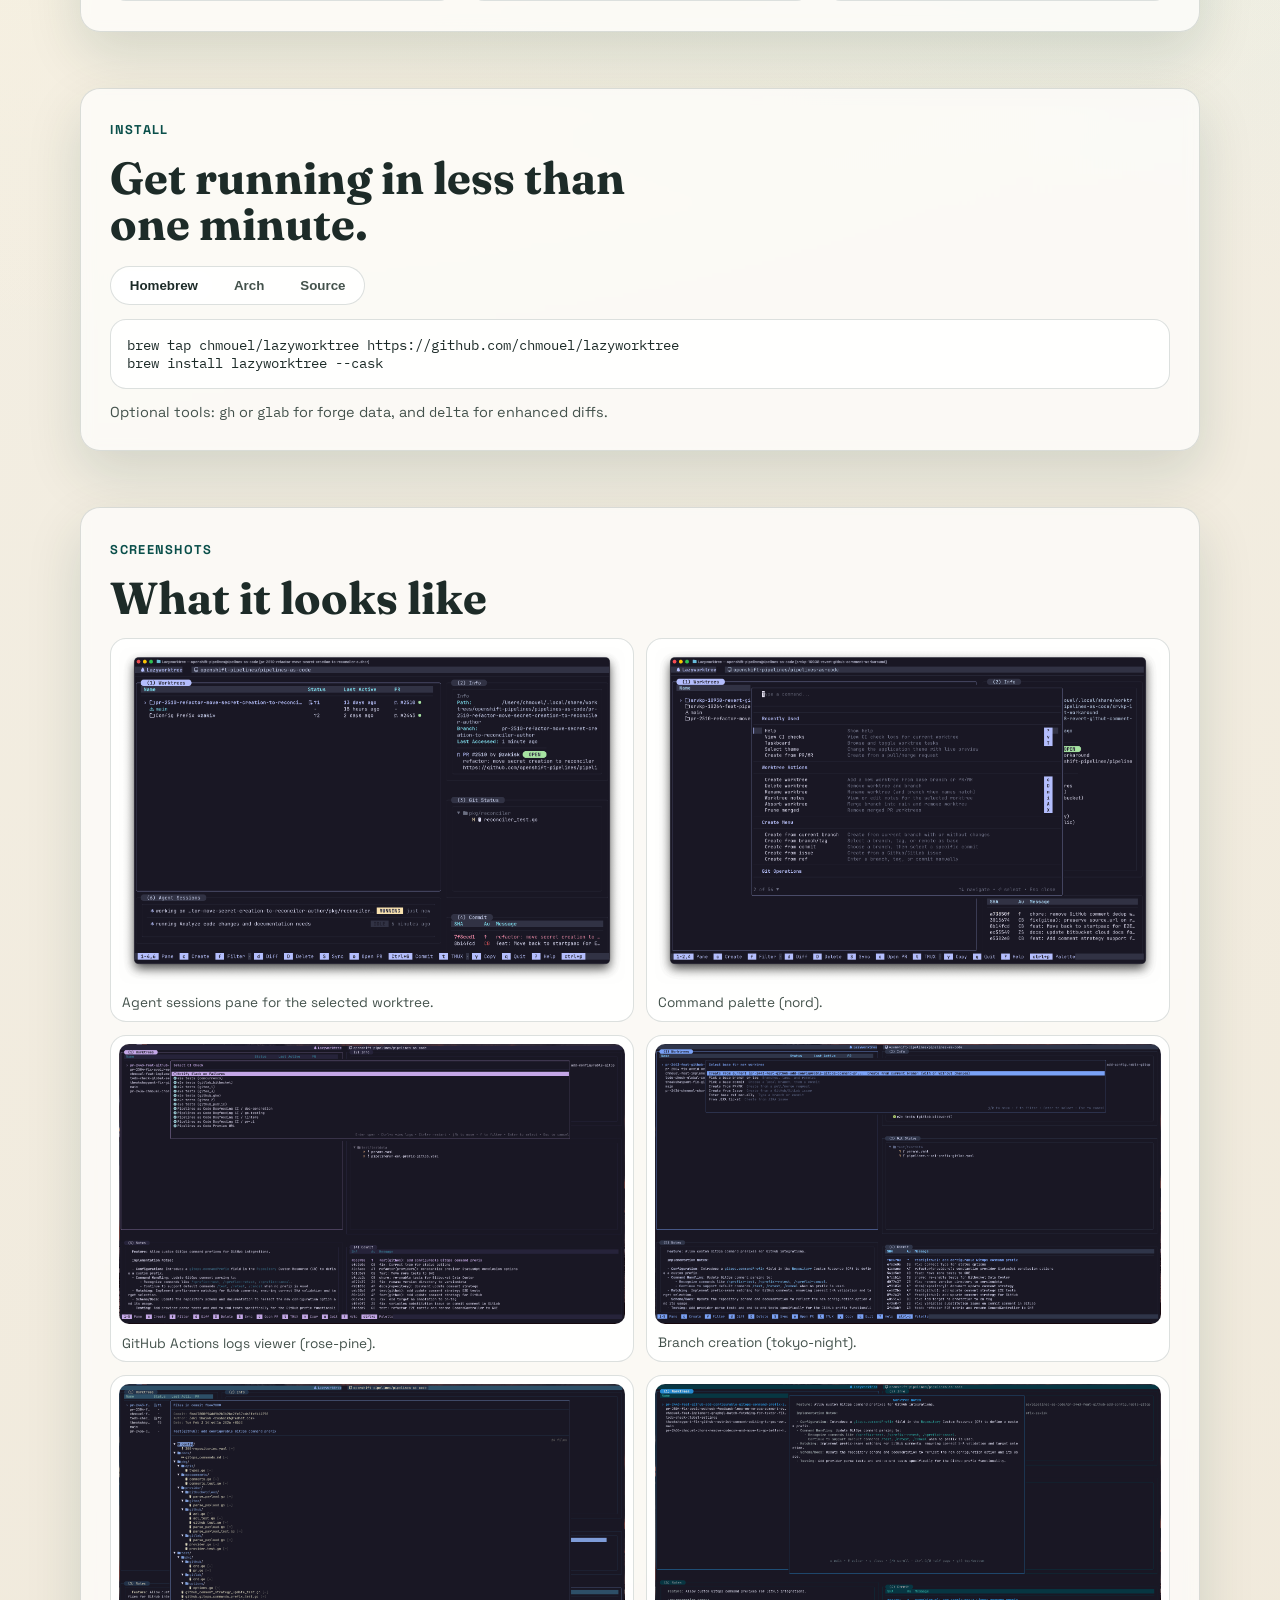
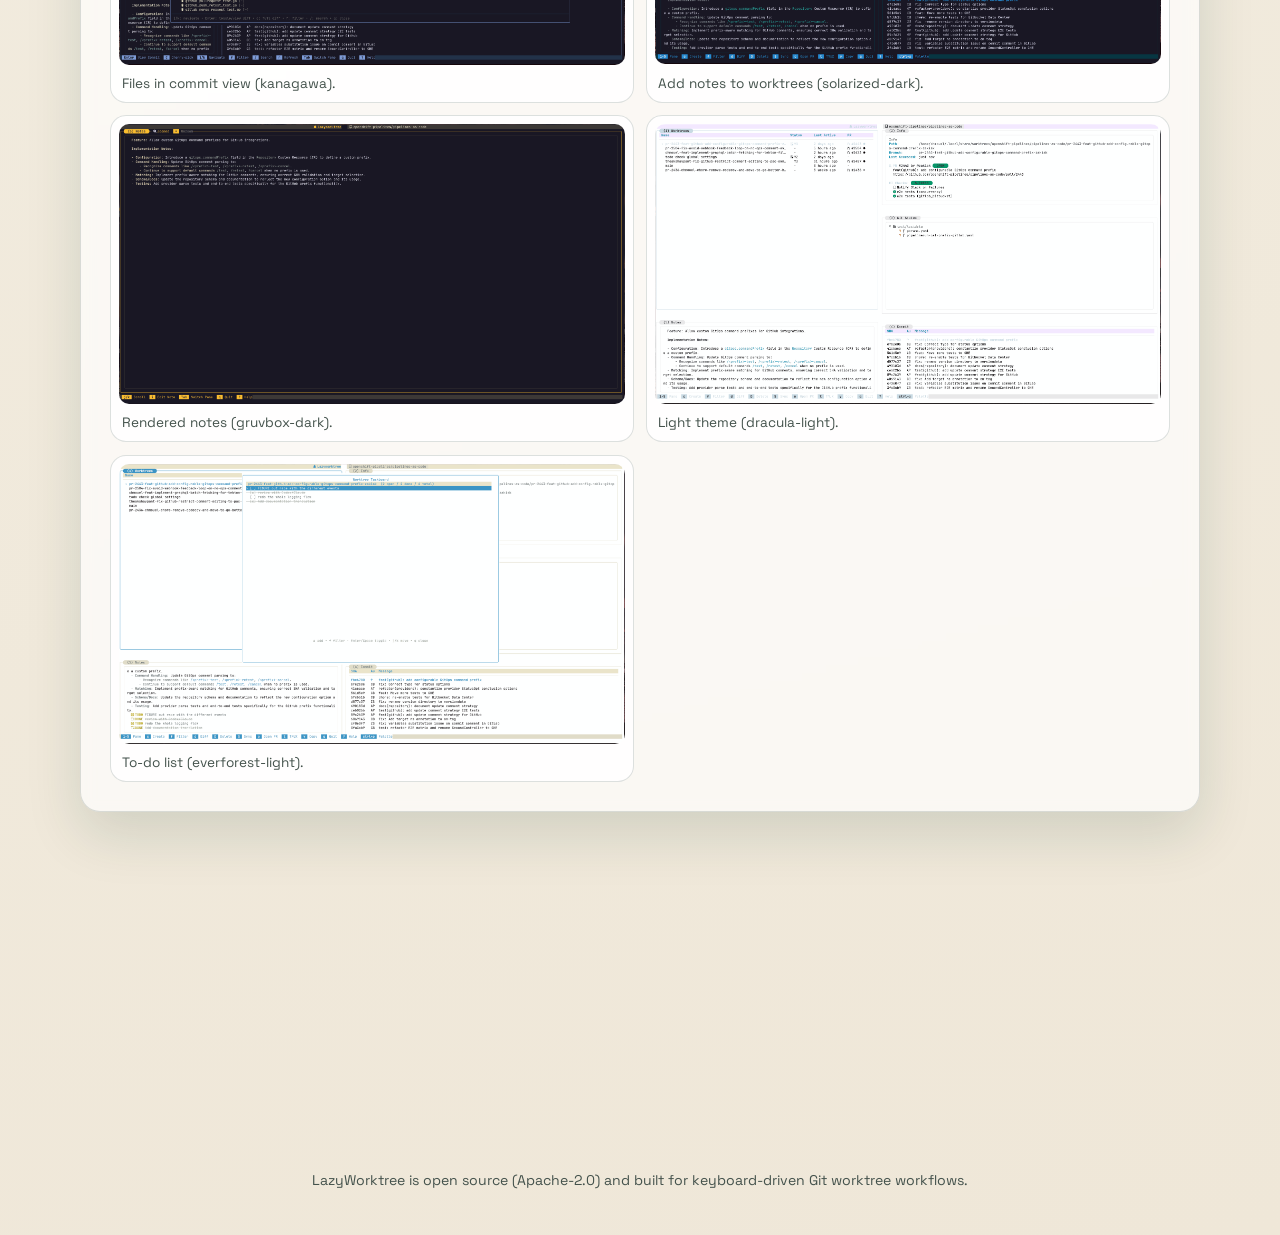
==== commit e57f26f2: "feat: Add agent sessions pane to track coding assistants Added a new Agent Sessions pane to display " ====
--- a/website/index.html
+++ b/website/index.html
@@ -469,6 +469,13 @@
         <div class="gallery">
           <figure class="preview-card">
             <img
+              src="assets/screenshot-agent-sessions.png"
+              alt="Agent sessions pane screenshot"
+            />
+            <figcaption>Agent sessions pane for the selected worktree.</figcaption>
+          </figure>
+          <figure class="preview-card">
+            <img
               src="assets/screenshot-palette.png"
               alt="Command palette screenshot"
             />
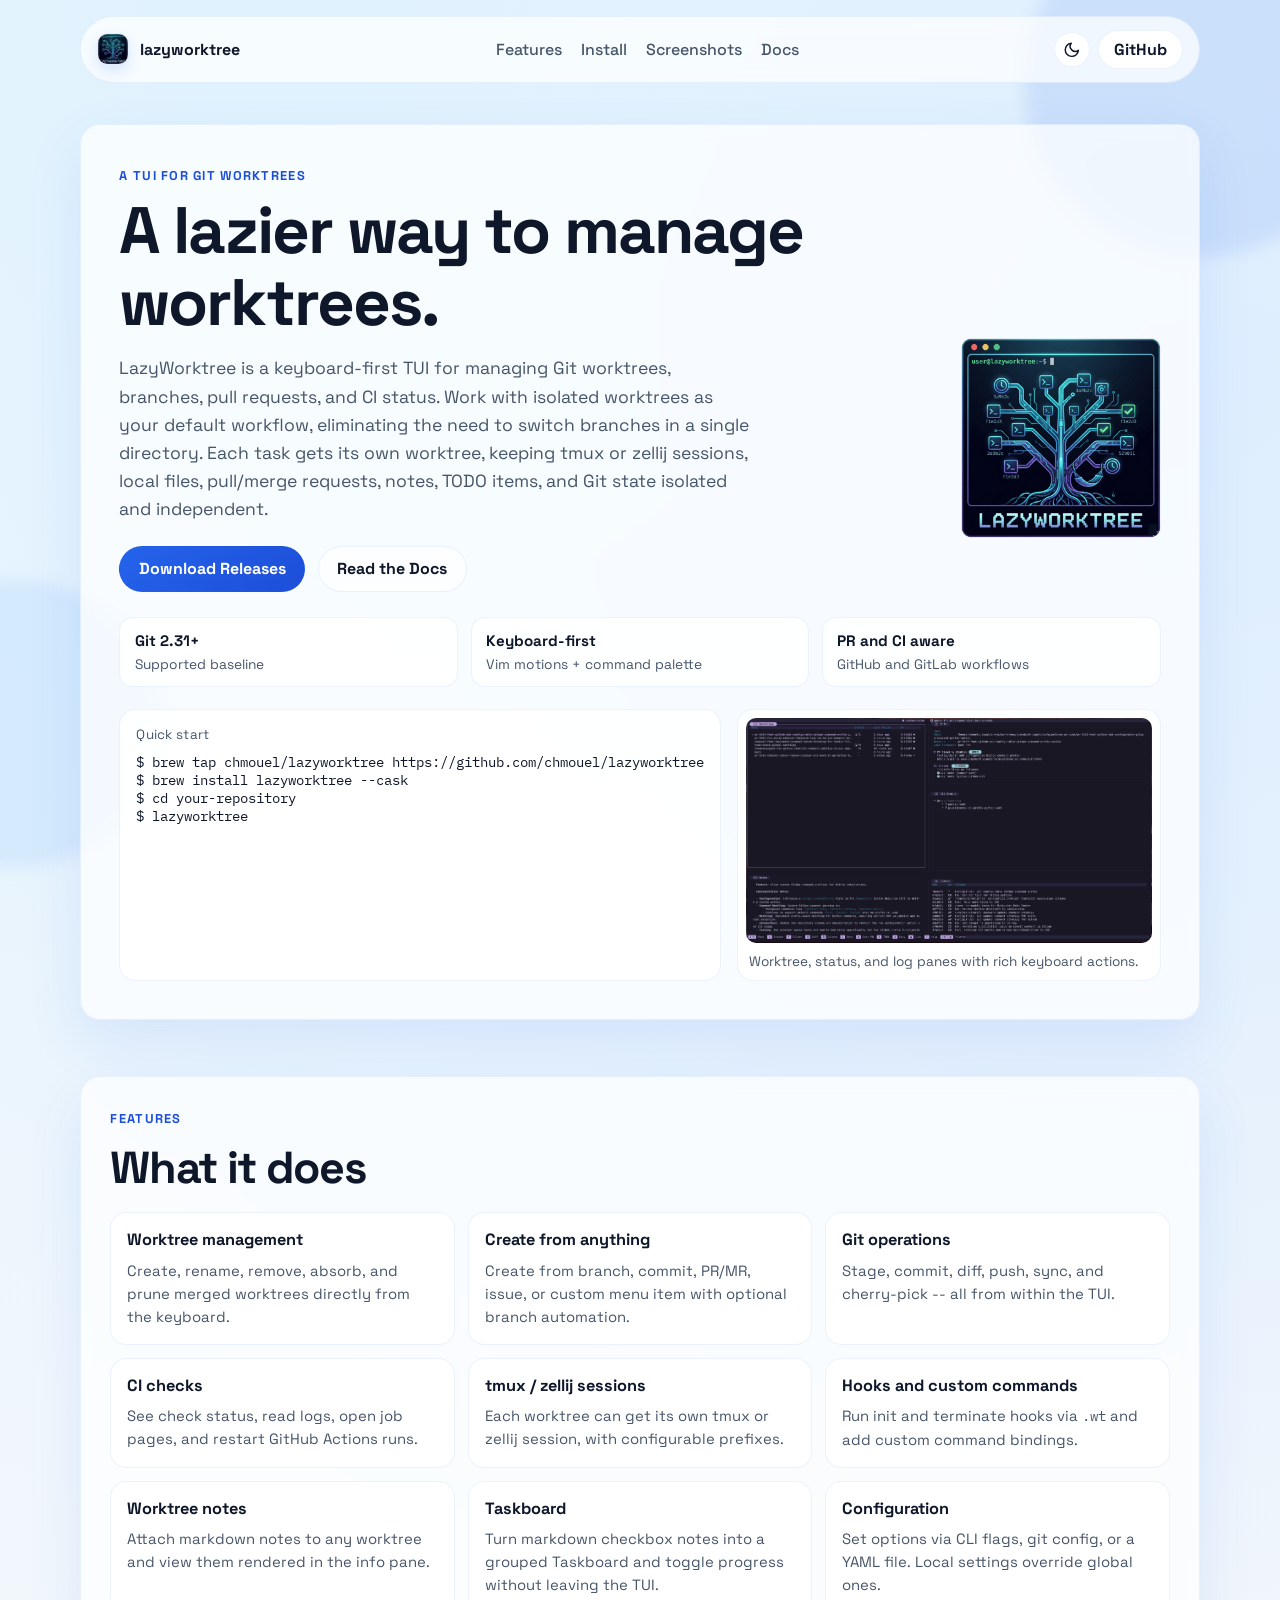
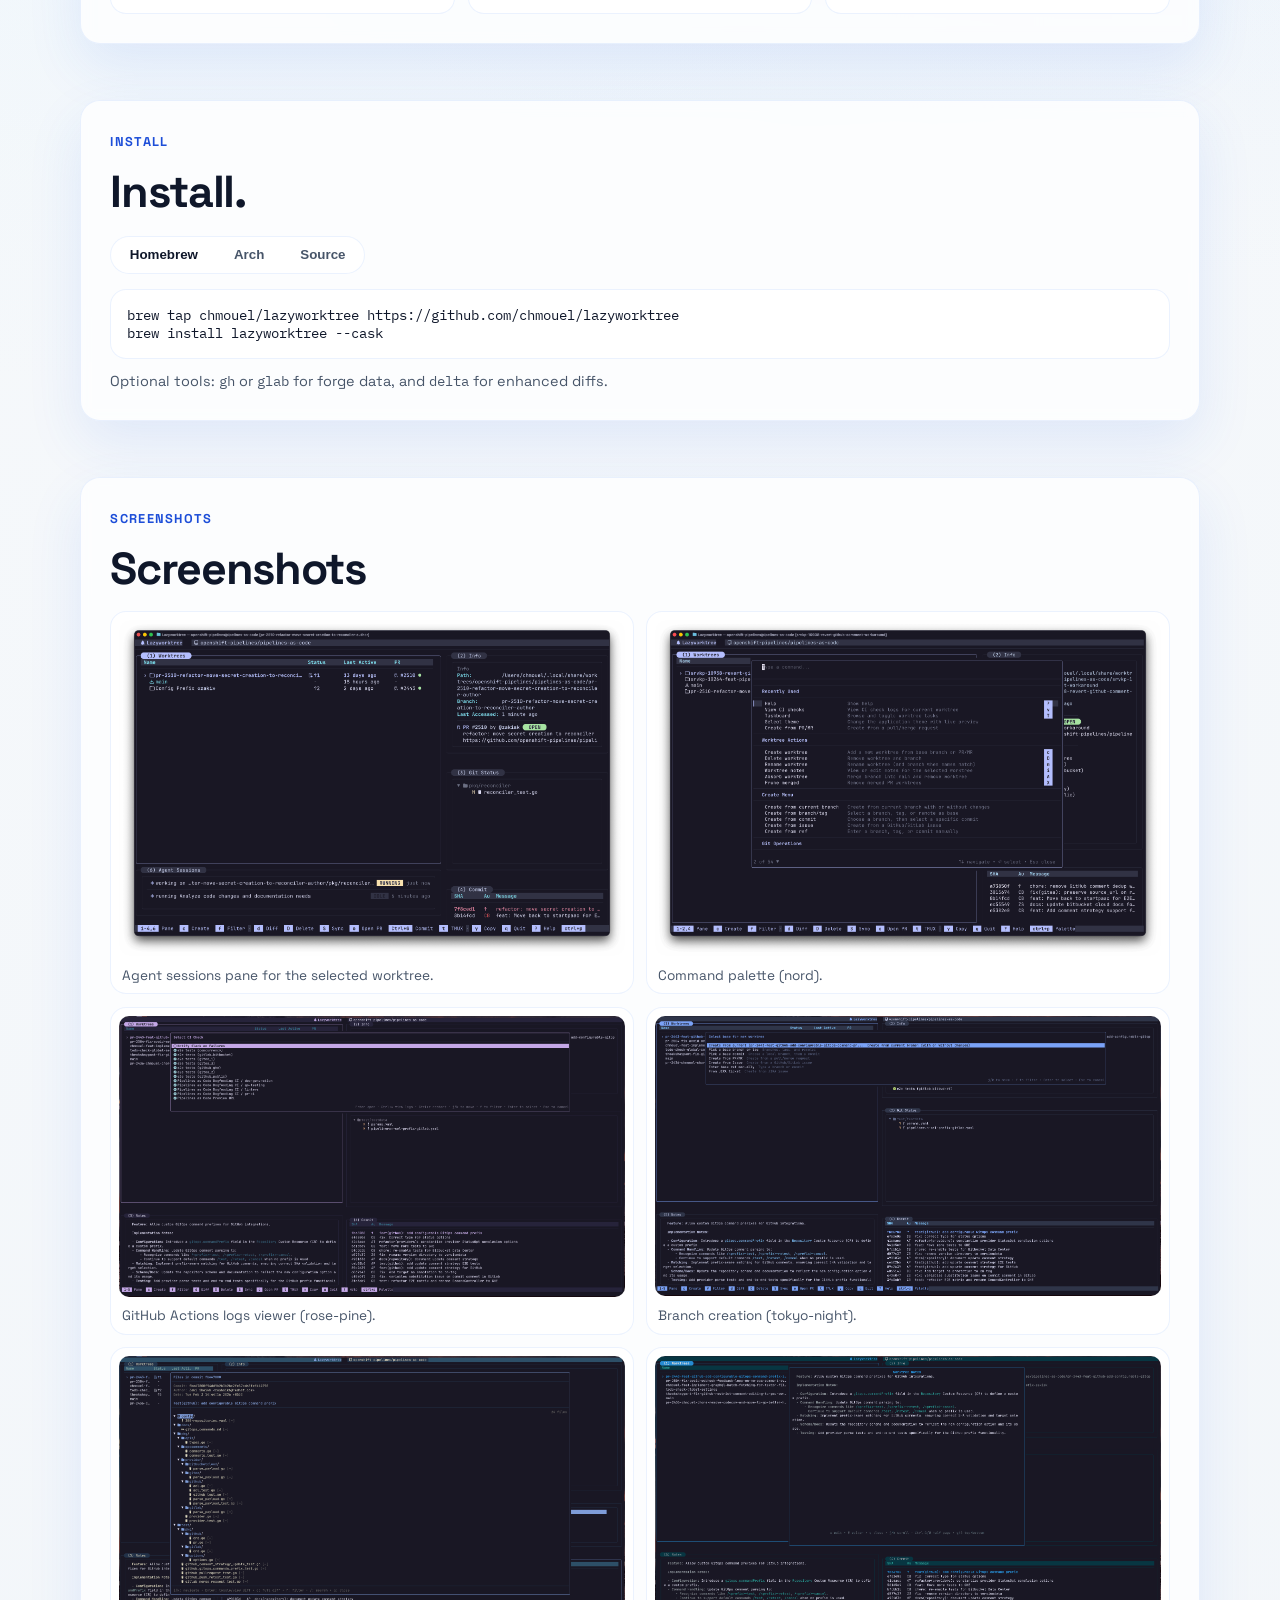
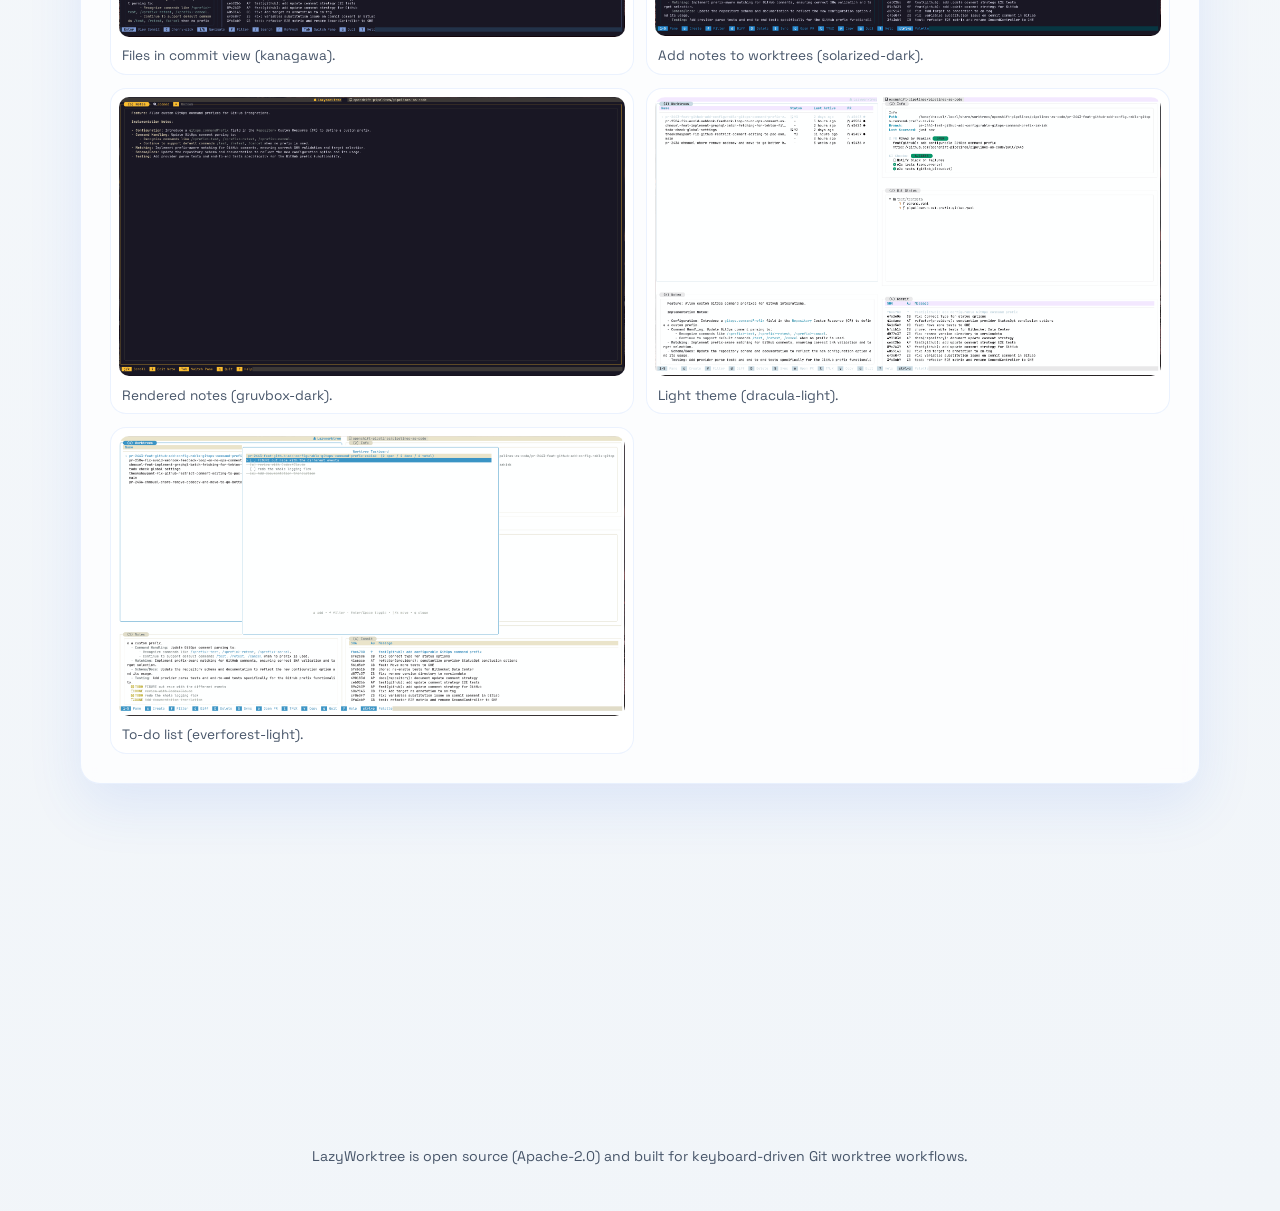
==== commit 814d02e8: "feat: redesign color scheme and typography Migrated the website from a warm, earthy palette to a mod" ====
--- a/website/index.html
+++ b/website/index.html
@@ -11,7 +11,7 @@
     <link rel="preconnect" href="https://fonts.googleapis.com" />
     <link rel="preconnect" href="https://fonts.gstatic.com" crossorigin />
     <link
-      href="https://fonts.googleapis.com/css2?family=Fraunces:opsz,wght@9..144,500;9..144,700;9..144,900&family=IBM+Plex+Mono:wght@400;500&family=Space+Grotesk:wght@400;500;700&display=swap"
+      href="https://fonts.googleapis.com/css2?family=IBM+Plex+Mono:wght@400;500;600&family=Space+Grotesk:wght@400;500;700&display=swap"
       rel="stylesheet"
     />
     <link rel="stylesheet" href="styles.css" />
@@ -410,7 +410,7 @@
       <section id="install" class="install reveal">
         <div class="section-heading">
           <p class="kicker">Install</p>
-          <h2>Get running in less than one minute.</h2>
+          <h2>Install.</h2>
         </div>
         <div
           class="tab-controls"
@@ -464,7 +464,7 @@
       <section id="screenshots" class="docs reveal">
         <div class="section-heading">
           <p class="kicker">Screenshots</p>
-          <h2>What it looks like</h2>
+          <h2>Screenshots</h2>
         </div>
         <div class="gallery">
           <figure class="preview-card">
--- a/website/styles.css
+++ b/website/styles.css
@@ -1,21 +1,21 @@
 :root {
-  --bg: #f5f2e8;
-  --bg-alt: #efe7d8;
-  --text: #1d2b28;
-  --muted: #44524c;
-  --surface: rgba(255, 255, 255, 0.68);
-  --surface-strong: rgba(255, 255, 255, 0.86);
-  --line: rgba(24, 48, 42, 0.15);
-  --brand: #0f766e;
-  --brand-strong: #0a4f4a;
-  --accent: #d96a28;
-  --shadow: 0 22px 55px rgba(15, 56, 44, 0.14);
+  --bg: #f8fafc;
+  --bg-alt: #f1f5f9;
+  --text: #0f172a;
+  --muted: #475569;
+  --surface: rgba(255, 255, 255, 0.72);
+  --surface-strong: rgba(255, 255, 255, 0.88);
+  --line: rgba(59, 130, 246, 0.1);
+  --brand: #2563eb;
+  --brand-strong: #1d4ed8;
+  --accent: #2563eb;
+  --shadow: 0 22px 55px rgba(37, 99, 235, 0.1);
   --radius: 20px;
-  --bg-gradient-warm: #fff5da;
-  --bg-gradient-cool: #d9efe8;
-  --grain-dot: rgba(36, 44, 40, 0.08);
-  --orb-one: #a4d8cf;
-  --orb-two: #f1c49f;
+  --bg-gradient-warm: #e0f2fe;
+  --bg-gradient-cool: #dbeafe;
+  --grain-dot: rgba(148, 163, 184, 0.05);
+  --orb-one: rgba(37, 99, 235, 0.2);
+  --orb-two: rgba(0, 130, 255, 0.15);
   --chip-bg: #fff;
   --btn-on-brand: #fff;
   --btn-secondary-bg: rgba(255, 255, 255, 0.7);
@@ -24,27 +24,27 @@
 }
 
 [data-theme="dark"] {
-  --bg: #141a1e;
-  --bg-alt: #1a2228;
-  --text: #e0e4e0;
-  --muted: #8a9490;
-  --surface: rgba(30, 40, 38, 0.68);
-  --surface-strong: rgba(30, 40, 38, 0.86);
-  --line: rgba(200, 220, 210, 0.12);
-  --brand: #14b8a6;
-  --brand-strong: #0d9488;
-  --accent: #f59e0b;
+  --bg: #050814;
+  --bg-alt: #02040a;
+  --text: #f1f5f9;
+  --muted: #94a3b8;
+  --surface: rgba(10, 20, 40, 0.6);
+  --surface-strong: rgba(15, 27, 54, 0.8);
+  --line: rgba(59, 130, 246, 0.16);
+  --brand: #0082ff;
+  --brand-strong: #0066cc;
+  --accent: #0082ff;
   --shadow: 0 22px 55px rgba(0, 0, 0, 0.3);
-  --bg-gradient-warm: #1e2a1e;
-  --bg-gradient-cool: #162028;
-  --grain-dot: rgba(200, 220, 210, 0.04);
-  --orb-one: rgba(20, 184, 166, 0.25);
-  --orb-two: rgba(245, 158, 11, 0.18);
-  --chip-bg: rgba(30, 40, 38, 0.7);
+  --bg-gradient-warm: rgba(0, 130, 255, 0.15);
+  --bg-gradient-cool: rgba(0, 220, 255, 0.12);
+  --grain-dot: rgba(59, 130, 246, 0.04);
+  --orb-one: rgba(0, 130, 255, 0.25);
+  --orb-two: rgba(0, 220, 255, 0.18);
+  --chip-bg: rgba(10, 20, 40, 0.7);
   --btn-on-brand: #fff;
-  --btn-secondary-bg: rgba(30, 40, 38, 0.6);
+  --btn-secondary-bg: rgba(10, 20, 40, 0.6);
   --lightbox-bg: rgba(0, 0, 0, 0.9);
-  --lightbox-close: #e0e4e0;
+  --lightbox-close: #f1f5f9;
 }
 
 *,
@@ -137,7 +137,7 @@
   display: inline-block;
   object-fit: cover;
   border: 1px solid var(--line);
-  box-shadow: 0 6px 14px rgba(13, 40, 33, 0.2);
+  box-shadow: 0 6px 14px rgba(37, 99, 235, 0.15);
 }
 
 .brand-text {
@@ -191,8 +191,9 @@
 h1,
 h2 {
   margin: 0.6rem 0 0;
-  font-family: "Fraunces", serif;
-  line-height: 1.03;
+  font-family: "Space Grotesk", sans-serif;
+  letter-spacing: -0.03em;
+  line-height: 1.1;
 }
 
 h1 {
@@ -220,7 +221,7 @@
   object-fit: cover;
   border-radius: 18px;
   border: 1px solid var(--line);
-  box-shadow: 0 12px 28px rgba(12, 58, 45, 0.22);
+  box-shadow: 0 12px 28px rgba(37, 99, 235, 0.18);
 }
 
 .hero-actions {
@@ -249,7 +250,7 @@
 }
 
 .btn-primary:hover {
-  box-shadow: 0 10px 26px rgba(15, 118, 110, 0.26);
+  box-shadow: 0 10px 26px rgba(37, 99, 235, 0.35);
 }
 
 .btn-secondary {
@@ -763,7 +764,7 @@
 .feature-card[role="button"]:hover,
 .feature-card[role="button"]:focus-visible {
   transform: translateY(-4px);
-  box-shadow: 0 16px 40px rgba(15, 56, 44, 0.12);
+  box-shadow: 0 16px 40px rgba(37, 99, 235, 0.15);
   border-color: var(--brand);
   outline: none;
 }
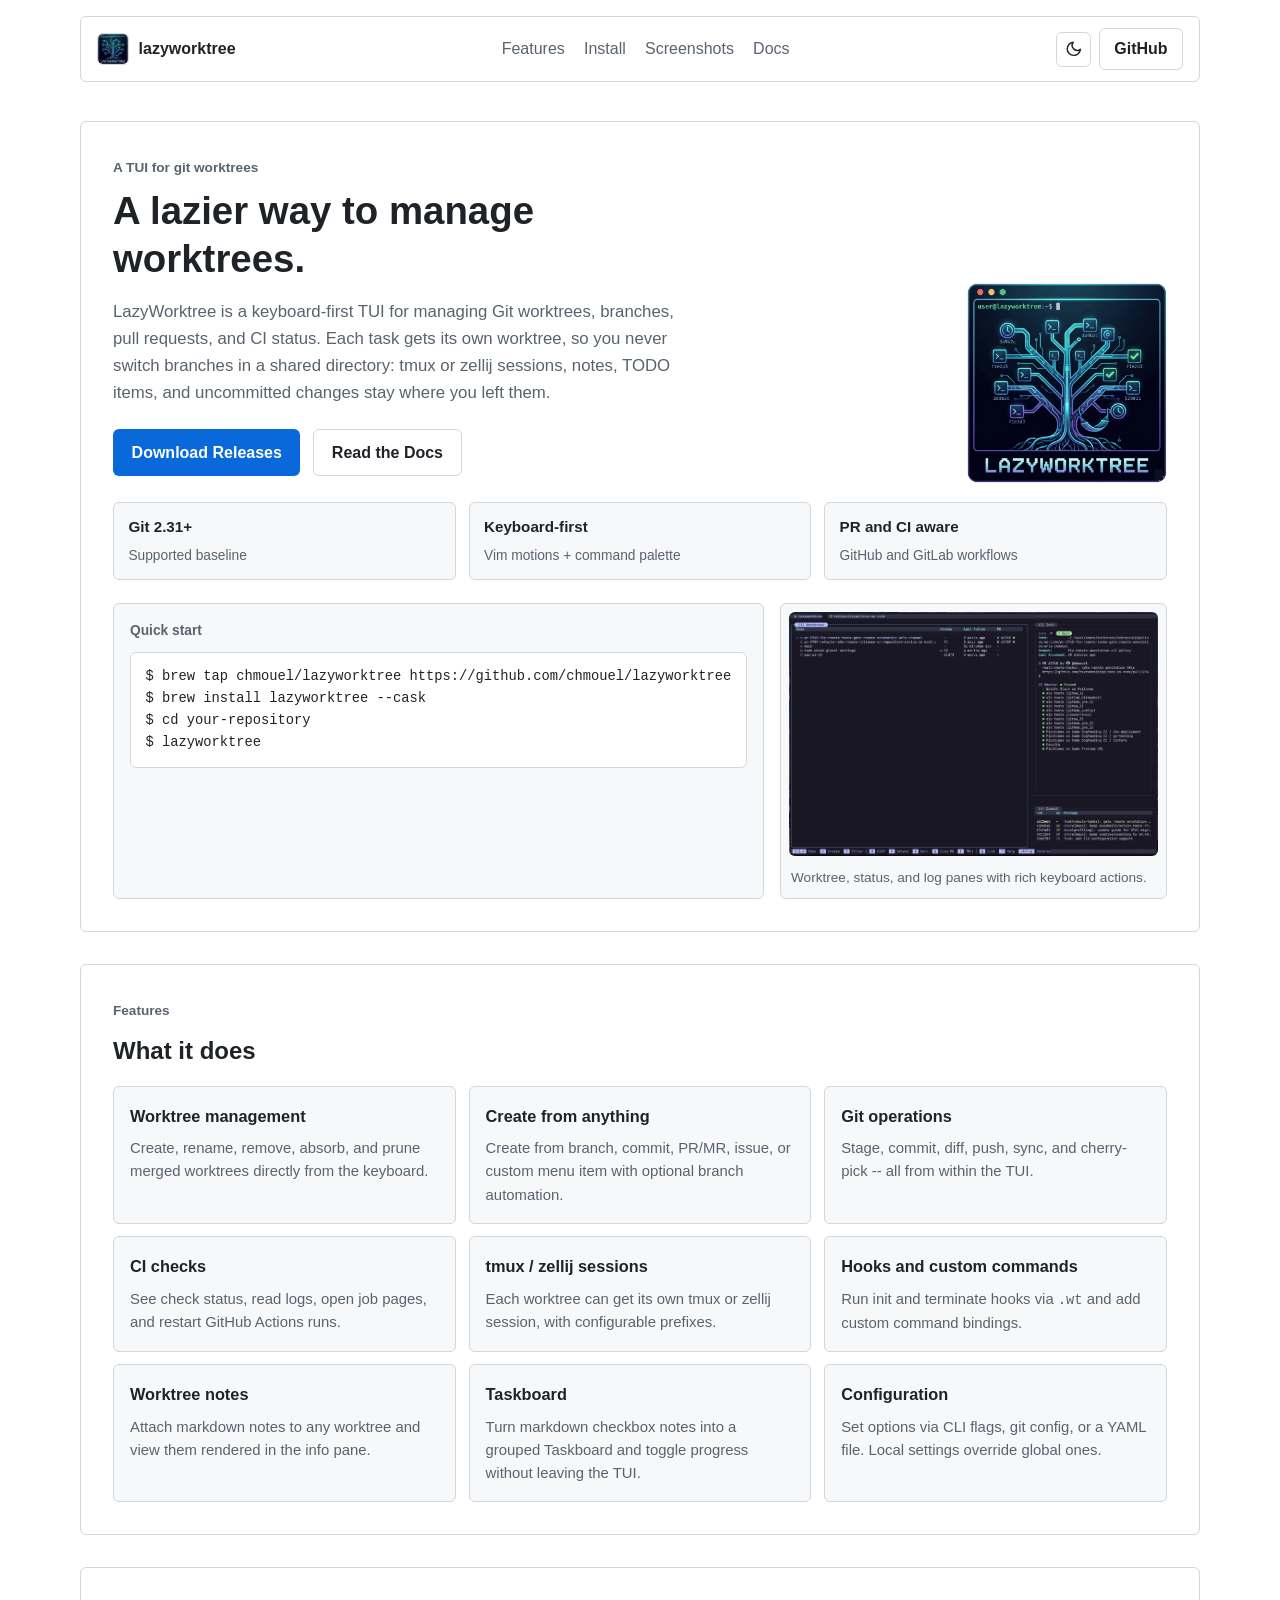
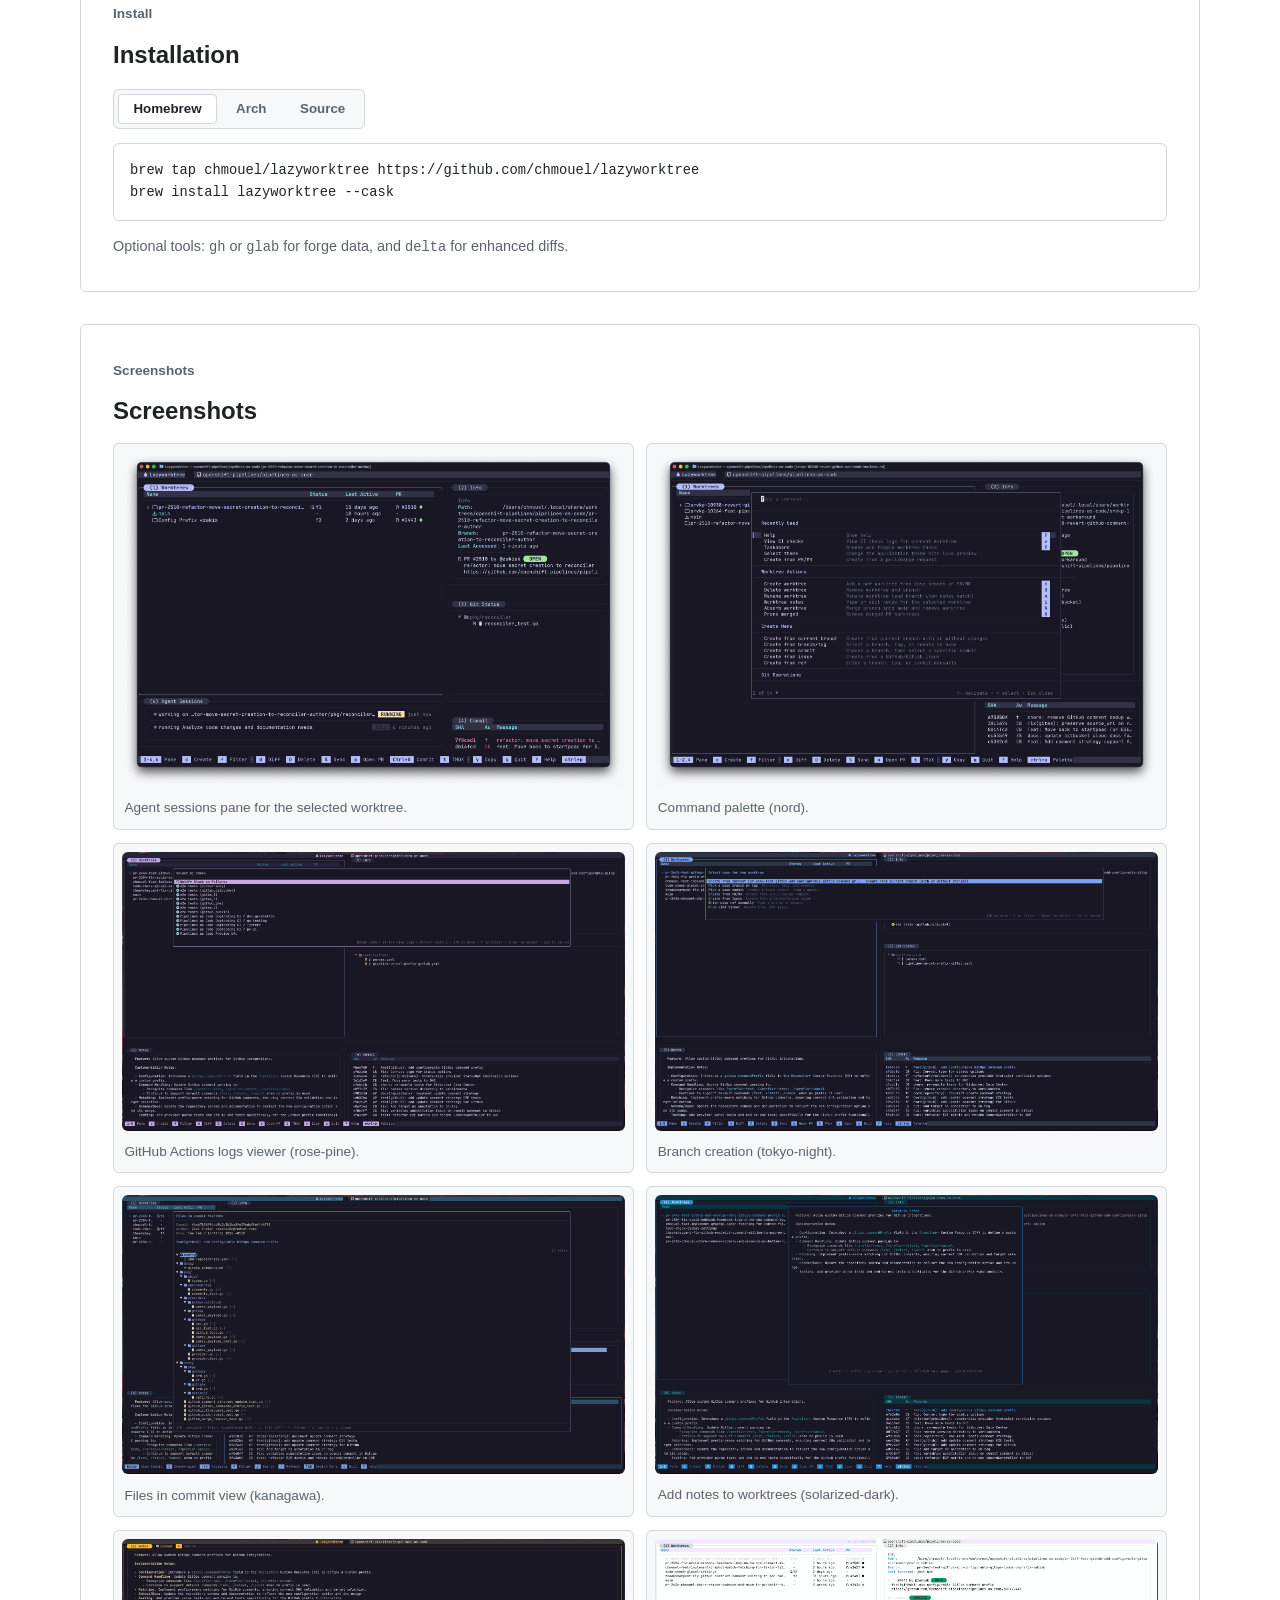
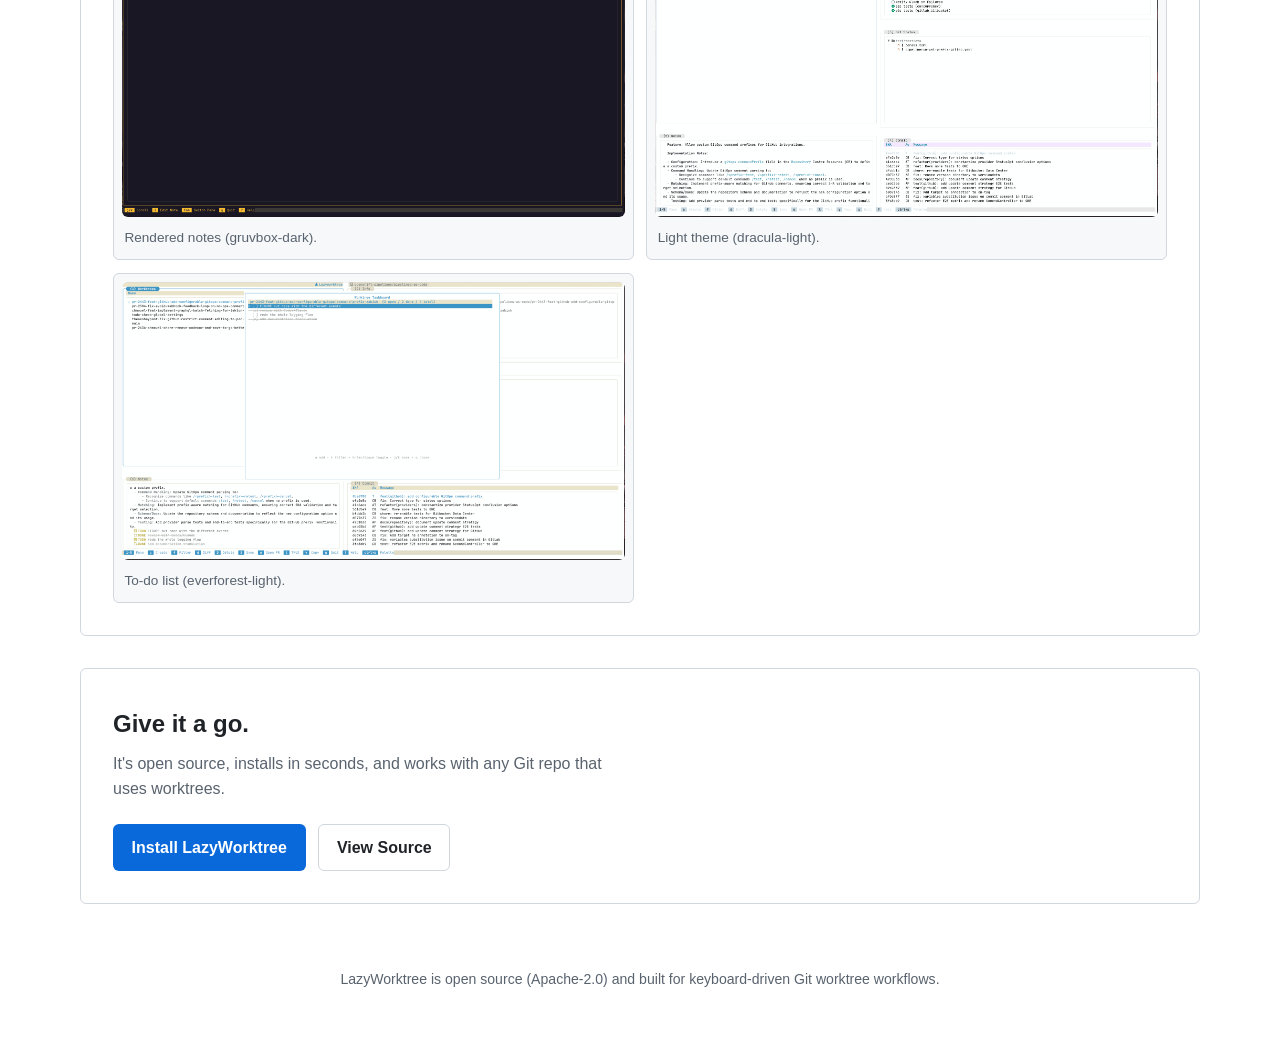
==== commit 42b84bf5: "style: Replace glass theme with flat system-font design Removed the frosted-glass aesthetic (gradien" ====
--- a/website/index.html
+++ b/website/index.html
@@ -8,21 +8,11 @@
       name="description"
       content="LazyWorktree is a keyboard-driven TUI for Git worktrees. Create, inspect, and switch between worktrees without leaving the terminal."
     />
-    <link rel="preconnect" href="https://fonts.googleapis.com" />
-    <link rel="preconnect" href="https://fonts.gstatic.com" crossorigin />
-    <link
-      href="https://fonts.googleapis.com/css2?family=IBM+Plex+Mono:wght@400;500;600&family=Space+Grotesk:wght@400;500;700&display=swap"
-      rel="stylesheet"
-    />
     <link rel="stylesheet" href="styles.css" />
     <link rel="icon" type="image/png" href="favicon.png" />
   </head>
   <body>
-    <div class="bg-orb orb-one"></div>
-    <div class="bg-orb orb-two"></div>
-    <div class="grain"></div>
-
-    <header class="site-header reveal">
+    <header class="site-header">
       <a href="#" class="brand" aria-label="LazyWorktree home">
         <img class="brand-mark" src="assets/logo.png" alt="LazyWorktree logo" />
         <span class="brand-text">lazyworktree</span>
@@ -79,7 +69,7 @@
     </header>
 
     <main>
-      <section class="hero reveal">
+      <section class="hero">
         <p class="kicker">A TUI for git worktrees</p>
         <h1>A lazier way to manage worktrees.</h1>
         <img
@@ -91,11 +81,10 @@
         />
         <p class="hero-copy">
           LazyWorktree is a keyboard-first TUI for managing Git worktrees,
-          branches, pull requests, and CI status. Work with isolated worktrees
-          as your default workflow, eliminating the need to switch branches in a
-          single directory. Each task gets its own worktree, keeping tmux or
-          zellij sessions, local files, pull/merge requests, notes, TODO items,
-          and Git state isolated and independent.
+          branches, pull requests, and CI status. Each task gets its own
+          worktree, so you never switch branches in a shared directory: tmux
+          or zellij sessions, notes, TODO items, and uncommitted changes stay
+          where you left them.
         </p>
         <div class="hero-actions">
           <a
@@ -105,11 +94,7 @@
             rel="noreferrer"
             >Download Releases</a
           >
-          <a
-            class="btn btn-secondary"
-            href="docs/"
-            >Read the Docs</a
-          >
+          <a class="btn btn-secondary" href="docs/">Read the Docs</a>
         </div>
         <ul class="stats" aria-label="Key metrics">
           <li><strong>Git 2.31+</strong><span>Supported baseline</span></li>
@@ -143,7 +128,7 @@
         </div>
       </section>
 
-      <section id="features" class="features reveal">
+      <section id="features" class="features">
         <div class="section-heading">
           <p class="kicker">Features</p>
           <h2>What it does</h2>
@@ -162,21 +147,18 @@
             </p>
             <div class="feature-details" hidden>
               <p>
-                Instead of constantly checking out branches in a single
-                directory, you treat worktrees as the true center of your
-                development cycle. Your terminal sessions, local notes, and Git
-                operations remain completely undisturbed and anchored to the
-                specific worktree you're in.
-              </p>
-              <ul>
-                <li><strong>Create</strong> a new worktree instantly.</li>
-                <li>
-                  <strong>Remove</strong> worktrees safely, knowing uncommitted
-                  changes are protected.
-                </li>
-                <li>
-                  <strong>Rename</strong> your worktrees and keep paths
-                  organized.
+                Worktrees become the centre of your development cycle instead
+                of branch checkouts in one directory. Terminal sessions, local
+                notes, and Git state stay anchored to the worktree you're in.
+              </p>
+              <ul>
+                <li><strong>Create</strong> a new worktree in one keystroke.</li>
+                <li>
+                  <strong>Remove</strong> worktrees safely; uncommitted changes
+                  are protected.
+                </li>
+                <li>
+                  <strong>Rename</strong> worktrees and keep paths organised.
                 </li>
               </ul>
             </div>
@@ -194,9 +176,8 @@
             </p>
             <div class="feature-details" hidden>
               <p>
-                LazyWorktree allows you to instantiate a new environment based
-                on any git reference. Forget manually checking out branches or
-                fetching commits.
+                Start a new environment from any git reference without checking
+                out branches or fetching commits by hand.
               </p>
               <ul>
                 <li>
@@ -204,11 +185,11 @@
                   <strong>Merge Request</strong> to review code in isolation.
                 </li>
                 <li>
-                  Pick an <strong>Issue</strong> to instantly start working on a
-                  bug fix or feature.
-                </li>
-                <li>
-                  Customize menu items for highly specific workflow automations.
+                  Pick an <strong>Issue</strong> and start on the fix right
+                  away.
+                </li>
+                <li>
+                  Customise menu items for your own workflow automations.
                 </li>
               </ul>
             </div>
@@ -226,15 +207,13 @@
             </p>
             <div class="feature-details" hidden>
               <p>
-                You don't need to leave the app to perform your daily git tasks.
-                Enjoy a fast, responsive interface for managing your changes. If
-                you need the extra power you can reach for the `G` key to start
-                the OG of the lazy,
-                [lazygit](https://github.com/jesseduffield/lazygit).
-              </p>
-              <ul>
-                <li><strong>Stage and commit</strong> files seamlessly.</li>
-                <li>View detailed <strong>diffs</strong> before pushing.</li>
+                Daily git tasks run inside the app. When you need more, press
+                <code>G</code> to jump into
+                <a href="https://github.com/jesseduffield/lazygit">lazygit</a>.
+              </p>
+              <ul>
+                <li><strong>Stage and commit</strong> files.</li>
+                <li>Review <strong>diffs</strong> before pushing.</li>
                 <li>
                   Keep everything up to date with one-keystroke
                   <strong>sync</strong>.
@@ -255,19 +234,16 @@
             </p>
             <div class="feature-details" hidden>
               <p>
-                Monitor your continuous integration pipelines directly alongside
-                your code. Never wonder if your tests passed again.
-              </p>
-              <ul>
-                <li>
-                  Native integration with <strong>GitHub Actions</strong> and
+                CI pipelines sit alongside your code, so you can see whether
+                tests passed without opening a browser.
+              </p>
+              <ul>
+                <li>
+                  Works with <strong>GitHub Actions</strong> and
                   <strong>GitLab CI</strong>.
                 </li>
-                <li>Stream <strong>logs</strong> directly in your terminal.</li>
-                <li>
-                  Quickly <strong>restart failed jobs</strong> without opening a
-                  browser.
-                </li>
+                <li>Read <strong>logs</strong> in the terminal.</li>
+                <li><strong>Restart failed jobs</strong> in place.</li>
               </ul>
             </div>
           </article>
@@ -284,17 +260,17 @@
             </p>
             <div class="feature-details" hidden>
               <p>
-                Supercharge your multitasking. LazyWorktree integrates perfectly
-                with terminal multiplexers to isolate your workspace state.
-              </p>
-              <ul>
-                <li>
-                  Automatically spawn a new <strong>tmux</strong> or
+                Terminal multiplexers keep each worktree's workspace state
+                separate.
+              </p>
+              <ul>
+                <li>
+                  Spawn a new <strong>tmux</strong> or
                   <strong>zellij</strong> session when entering a worktree.
                 </li>
-                <li>Automatically rename sessions based on the branch.</li>
-                <li>
-                  Switching between worktrees seamlessly switches your session.
+                <li>Rename sessions after the branch.</li>
+                <li>
+                  Switching worktrees switches your session with it.
                 </li>
               </ul>
             </div>
@@ -312,16 +288,16 @@
             </p>
             <div class="feature-details" hidden>
               <p>
-                Tailor the tool to your exact workflow. Automate setup and
-                teardown tasks for every worktree you create or destroy.
-              </p>
-              <ul>
-                <li>
-                  Automatically run <code>npm install</code> or
-                  <code>go mod download</code>.
-                </li>
-                <li>
-                  Map custom keybindings to execute your own shell scripts.
+                Run setup and teardown tasks for every worktree you create or
+                delete.
+              </p>
+              <ul>
+                <li>
+                  Run <code>npm install</code> or
+                  <code>go mod download</code> on creation.
+                </li>
+                <li>
+                  Map custom keybindings to your own shell scripts.
                 </li>
               </ul>
             </div>
@@ -339,15 +315,15 @@
             </p>
             <div class="feature-details" hidden>
               <p>
-                Keep your context exactly where you need it. Attach a scratchpad
-                to your worktree so you never forget where you left off.
+                Attach a scratchpad to each worktree so you remember where you
+                left off.
               </p>
               <ul>
                 <li>Write notes in standard <strong>Markdown</strong>.</li>
                 <li>
-                  Notes are saved per-worktree and persist across reboots.
-                </li>
-                <li>Beautifully rendered directly in the user interface.</li>
+                  Notes are saved per worktree and persist across reboots.
+                </li>
+                <li>Rendered in the info pane.</li>
               </ul>
             </div>
           </article>
@@ -364,15 +340,15 @@
             </p>
             <div class="feature-details" hidden>
               <p>
-                Manage your to-do lists within your terminal. Convert simple
-                markdown checkboxes into an interactive taskboard.
+                Markdown checkboxes in your notes become an interactive
+                taskboard.
               </p>
               <ul>
                 <li>
                   Use <code>- [ ] Task</code> syntax in your worktree notes.
                 </li>
                 <li>Toggle tasks as complete with a single keystroke.</li>
-                <li>Track your progress visually.</li>
+                <li>Tasks group by worktree.</li>
               </ul>
             </div>
           </article>
@@ -389,8 +365,8 @@
             </p>
             <div class="feature-details" hidden>
               <p>
-                Configure LazyWorktree to behave exactly how you want. Flexible
-                configuration hierarchy ensures the right settings apply.
+                Three levels of settings: global config, per-repository
+                overrides, and CLI flags. More specific wins.
               </p>
               <ul>
                 <li>
@@ -407,10 +383,10 @@
         </div>
       </section>
 
-      <section id="install" class="install reveal">
+      <section id="install" class="install">
         <div class="section-heading">
           <p class="kicker">Install</p>
-          <h2>Install.</h2>
+          <h2>Installation</h2>
         </div>
         <div
           class="tab-controls"
@@ -461,7 +437,7 @@
         </p>
       </section>
 
-      <section id="screenshots" class="docs reveal">
+      <section id="screenshots" class="docs">
         <div class="section-heading">
           <p class="kicker">Screenshots</p>
           <h2>Screenshots</h2>
@@ -472,7 +448,9 @@
               src="assets/screenshot-agent-sessions.png"
               alt="Agent sessions pane screenshot"
             />
-            <figcaption>Agent sessions pane for the selected worktree.</figcaption>
+            <figcaption>
+              Agent sessions pane for the selected worktree.
+            </figcaption>
           </figure>
           <figure class="preview-card">
             <img
@@ -533,7 +511,7 @@
         </div>
       </section>
 
-      <section class="cta reveal">
+      <section class="cta">
         <h2>Give it a go.</h2>
         <p>
           It's open source, installs in seconds, and works with any Git repo
--- a/website/styles.css
+++ b/website/styles.css
@@ -1,50 +1,42 @@
+/*
+ * LazyWorktree landing page
+ * Flat, system-font theme shared with the documentation site:
+ * no glass, gradients, or display typography.
+ */
+
 :root {
-  --bg: #f8fafc;
-  --bg-alt: #f1f5f9;
-  --text: #0f172a;
-  --muted: #475569;
-  --surface: rgba(255, 255, 255, 0.72);
-  --surface-strong: rgba(255, 255, 255, 0.88);
-  --line: rgba(59, 130, 246, 0.1);
-  --brand: #2563eb;
-  --brand-strong: #1d4ed8;
-  --accent: #2563eb;
-  --shadow: 0 22px 55px rgba(37, 99, 235, 0.1);
-  --radius: 20px;
-  --bg-gradient-warm: #e0f2fe;
-  --bg-gradient-cool: #dbeafe;
-  --grain-dot: rgba(148, 163, 184, 0.05);
-  --orb-one: rgba(37, 99, 235, 0.2);
-  --orb-two: rgba(0, 130, 255, 0.15);
-  --chip-bg: #fff;
+  --bg: #ffffff;
+  --bg-alt: #f6f8fa;
+  --text: #1f2328;
+  --muted: #59636e;
+  --surface: #ffffff;
+  --surface-alt: #f6f8fa;
+  --line: #d0d7de;
+  --brand: #0969da;
+  --brand-strong: #0550ae;
   --btn-on-brand: #fff;
-  --btn-secondary-bg: rgba(255, 255, 255, 0.7);
-  --lightbox-bg: rgba(0, 0, 0, 0.82);
+  --lightbox-bg: rgba(31, 35, 40, 0.85);
   --lightbox-close: #fff;
+  --radius: 6px;
+  --font-body: -apple-system, BlinkMacSystemFont, "Segoe UI", Roboto,
+    "Helvetica Neue", Arial, sans-serif;
+  --font-mono: ui-monospace, "SF Mono", "Cascadia Mono", Menlo, Consolas,
+    "Liberation Mono", monospace;
 }
 
 [data-theme="dark"] {
-  --bg: #050814;
-  --bg-alt: #02040a;
-  --text: #f1f5f9;
-  --muted: #94a3b8;
-  --surface: rgba(10, 20, 40, 0.6);
-  --surface-strong: rgba(15, 27, 54, 0.8);
-  --line: rgba(59, 130, 246, 0.16);
-  --brand: #0082ff;
-  --brand-strong: #0066cc;
-  --accent: #0082ff;
-  --shadow: 0 22px 55px rgba(0, 0, 0, 0.3);
-  --bg-gradient-warm: rgba(0, 130, 255, 0.15);
-  --bg-gradient-cool: rgba(0, 220, 255, 0.12);
-  --grain-dot: rgba(59, 130, 246, 0.04);
-  --orb-one: rgba(0, 130, 255, 0.25);
-  --orb-two: rgba(0, 220, 255, 0.18);
-  --chip-bg: rgba(10, 20, 40, 0.7);
+  --bg: #0d1117;
+  --bg-alt: #161b22;
+  --text: #e6edf3;
+  --muted: #9198a1;
+  --surface: #161b22;
+  --surface-alt: #1c2129;
+  --line: #3d444d;
+  --brand: #4493f8;
+  --brand-strong: #4493f8;
   --btn-on-brand: #fff;
-  --btn-secondary-bg: rgba(10, 20, 40, 0.6);
-  --lightbox-bg: rgba(0, 0, 0, 0.9);
-  --lightbox-close: #f1f5f9;
+  --lightbox-bg: rgba(1, 4, 9, 0.9);
+  --lightbox-close: #e6edf3;
 }
 
 *,
@@ -59,59 +51,21 @@
 
 body {
   margin: 0;
-  font-family: "Space Grotesk", sans-serif;
-  color: var(--text);
-  background:
-    radial-gradient(circle at 20% 0%, var(--bg-gradient-warm) 0%, transparent 44%),
-    radial-gradient(circle at 92% 8%, var(--bg-gradient-cool) 0%, transparent 36%),
-    linear-gradient(165deg, var(--bg) 0%, var(--bg-alt) 100%);
-  min-height: 100vh;
-  overflow-x: hidden;
-}
-
-.grain {
-  position: fixed;
-  inset: 0;
-  pointer-events: none;
-  opacity: 0.22;
-  background-image: radial-gradient(var(--grain-dot) 0.45px, transparent 0.45px);
-  background-size: 4px 4px;
-  z-index: -1;
-}
-
-.bg-orb {
-  position: fixed;
-  border-radius: 50%;
-  filter: blur(8px);
-  opacity: 0.55;
-  pointer-events: none;
-  z-index: -2;
-}
-
-.orb-one {
-  width: 22rem;
-  height: 22rem;
-  background: var(--orb-one);
-  top: -6rem;
-  right: -6rem;
-}
-
-.orb-two {
-  width: 18rem;
-  height: 18rem;
-  background: var(--orb-two);
-  bottom: 2rem;
-  left: -8rem;
-}
+  font-family: var(--font-body);
+  color: var(--text);
+  background: var(--bg);
+  line-height: 1.6;
+}
+
+/* Header */
 
 .site-header {
   width: min(1120px, calc(100% - 2rem));
   margin: 1rem auto 0;
-  padding: 0.8rem 1rem;
-  border: 1px solid var(--line);
-  border-radius: 999px;
-  background: var(--surface);
-  backdrop-filter: blur(8px);
+  padding: 0.7rem 1rem;
+  border: 1px solid var(--line);
+  border-radius: var(--radius);
+  background: var(--surface);
   display: flex;
   align-items: center;
   justify-content: space-between;
@@ -124,20 +78,19 @@
 .brand {
   display: inline-flex;
   align-items: center;
-  gap: 0.7rem;
+  gap: 0.6rem;
   color: var(--text);
   text-decoration: none;
-  font-weight: 700;
+  font-weight: 600;
 }
 
 .brand-mark {
   width: 2rem;
   height: 2rem;
-  border-radius: 0.65rem;
+  border-radius: var(--radius);
   display: inline-block;
   object-fit: cover;
   border: 1px solid var(--line);
-  box-shadow: 0 6px 14px rgba(37, 99, 235, 0.15);
 }
 
 .brand-text {
@@ -159,70 +112,81 @@
   color: var(--text);
 }
 
+/* Layout */
+
 main {
   width: min(1120px, calc(100% - 2rem));
-  margin: 2.6rem auto 4rem;
+  margin: 2.4rem auto 4rem;
   display: grid;
-  gap: 3.5rem;
+  gap: 2rem;
 }
 
 section {
   border: 1px solid var(--line);
   background: var(--surface);
-  backdrop-filter: blur(7px);
-  border-radius: var(--radius);
-  box-shadow: var(--shadow);
-}
-
-.hero {
-  padding: clamp(1.6rem, 3vw, 3rem);
-}
+  border-radius: var(--radius);
+}
+
+.hero,
+.features,
+.install,
+.cta,
+.docs {
+  padding: clamp(1.5rem, 2.5vw, 2.3rem);
+}
+
+.workflow {
+  padding: clamp(1.5rem, 2.5vw, 2.3rem);
+  display: grid;
+  grid-template-columns: 1.1fr 1fr;
+  gap: 1rem;
+}
+
+/* Typography */
 
 .kicker {
-  display: inline-flex;
+  display: inline-block;
   margin: 0;
-  font-size: 0.8rem;
-  text-transform: uppercase;
-  letter-spacing: 0.1em;
-  font-weight: 700;
-  color: var(--brand-strong);
+  font-size: 0.85rem;
+  font-weight: 600;
+  color: var(--muted);
 }
 
 h1,
 h2 {
-  margin: 0.6rem 0 0;
-  font-family: "Space Grotesk", sans-serif;
-  letter-spacing: -0.03em;
-  line-height: 1.1;
+  margin: 0.5rem 0 0;
+  font-weight: 600;
+  line-height: 1.25;
 }
 
 h1 {
-  font-size: clamp(2rem, 7vw, 4.1rem);
-  max-width: 17ch;
+  font-size: clamp(1.8rem, 4vw, 2.4rem);
+  max-width: 24ch;
 }
 
 h2 {
-  font-size: clamp(1.6rem, 4.8vw, 2.8rem);
-  max-width: 18ch;
+  font-size: 1.5rem;
 }
 
 .hero-copy {
   margin: 1rem 0 0;
-  max-width: 58ch;
-  color: var(--muted);
-  font-size: 1.1rem;
+  max-width: 62ch;
+  color: var(--muted);
+  font-size: 1.05rem;
   line-height: 1.6;
 }
 
-.hero-logo {
-  width: 74px;
-  height: 74px;
-  margin-bottom: 0.8rem;
-  object-fit: cover;
-  border-radius: 18px;
-  border: 1px solid var(--line);
-  box-shadow: 0 12px 28px rgba(37, 99, 235, 0.18);
-}
+code {
+  font-family: var(--font-mono);
+  font-size: 0.86rem;
+}
+
+pre {
+  margin: 0;
+  overflow-x: auto;
+}
+
+/* Buttons */
 
 .hero-actions {
   margin-top: 1.4rem;
@@ -233,38 +197,47 @@
 
 .btn {
   border: 1px solid transparent;
-  border-radius: 999px;
-  padding: 0.72rem 1.15rem;
+  border-radius: var(--radius);
+  padding: 0.6rem 1.1rem;
   text-decoration: none;
-  font-weight: 700;
-  transition: transform 0.2s ease, box-shadow 0.2s ease, background 0.2s ease;
-}
-
-.btn:hover {
-  transform: translateY(-1px);
+  font-weight: 600;
 }
 
 .btn-primary {
-  background: linear-gradient(140deg, var(--brand), var(--brand-strong));
+  background: var(--brand);
   color: var(--btn-on-brand);
 }
 
 .btn-primary:hover {
-  box-shadow: 0 10px 26px rgba(37, 99, 235, 0.35);
+  background: var(--brand-strong);
+}
+
+[data-theme="dark"] .btn-primary:hover {
+  background: #5ea2f9;
 }
 
 .btn-secondary {
   border-color: var(--line);
   color: var(--text);
-  background: var(--btn-secondary-bg);
+  background: var(--surface);
+}
+
+.btn-secondary:hover {
+  background: var(--surface-alt);
 }
 
 .btn-small {
-  padding: 0.5rem 0.95rem;
-  background: var(--chip-bg);
+  padding: 0.45rem 0.9rem;
+  background: var(--surface);
   border-color: var(--line);
   color: var(--text);
 }
+
+.btn-small:hover {
+  background: var(--surface-alt);
+}
+
+/* Hero */
 
 .stats {
   margin: 1.6rem 0 0;
@@ -277,8 +250,8 @@
 
 .stats li {
   border: 1px solid var(--line);
-  background: var(--surface-strong);
-  border-radius: 14px;
+  background: var(--surface-alt);
+  border-radius: var(--radius);
   padding: 0.8rem 0.9rem;
 }
 
@@ -307,29 +280,26 @@
 .workflow-preview,
 .tab-panel {
   border: 1px solid var(--line);
-  border-radius: 16px;
-  background: var(--surface-strong);
+  border-radius: var(--radius);
+  background: var(--surface-alt);
 }
 
 .terminal-card {
   padding: 1rem;
 }
 
+.terminal-card pre {
+  background: var(--surface);
+  border: 1px solid var(--line);
+  border-radius: var(--radius);
+  padding: 0.8rem 0.9rem;
+}
+
 .card-label {
   margin: 0 0 0.65rem;
   color: var(--muted);
-  font-size: 0.84rem;
-  letter-spacing: 0.02em;
-}
-
-pre {
-  margin: 0;
-  overflow-x: auto;
-}
-
-code {
-  font-family: "IBM Plex Mono", monospace;
   font-size: 0.86rem;
+  font-weight: 600;
 }
 
 .preview-card {
@@ -343,7 +313,7 @@
 .workflow-preview img {
   width: 100%;
   display: block;
-  border-radius: 10px;
+  border-radius: var(--radius);
   cursor: zoom-in;
 }
 
@@ -353,25 +323,10 @@
   padding: 0 0.15rem 0.1rem;
 }
 
-.features,
-.install,
-.cta {
-  padding: clamp(1.5rem, 2.3vw, 2.3rem);
-}
-
-.docs {
-  padding: clamp(1.5rem, 2.3vw, 2.3rem);
-}
-
-.workflow {
-  padding: clamp(1.5rem, 2.3vw, 2.3rem);
-  display: grid;
-  grid-template-columns: 1.1fr 1fr;
-  gap: 1rem;
-}
+/* Features */
 
 .section-heading p {
-  margin-bottom: 0.45rem;
+  margin-bottom: 0.4rem;
 }
 
 .feature-grid {
@@ -396,6 +351,12 @@
   font-size: 0.93rem;
   line-height: 1.55;
 }
+
+.feature-card a {
+  color: var(--brand);
+}
+
+/* Lists, tables, details */
 
 .docs-grid,
 .meta-grid {
@@ -407,8 +368,8 @@
 
 .list-card {
   border: 1px solid var(--line);
-  border-radius: 16px;
-  background: var(--surface-strong);
+  border-radius: var(--radius);
+  background: var(--surface-alt);
   padding: 1rem;
 }
 
@@ -457,21 +418,20 @@
 .kbd-table th {
   font-size: 0.86rem;
   color: var(--muted);
-  text-transform: uppercase;
-  letter-spacing: 0.05em;
+  font-weight: 600;
 }
 
 details {
   margin-top: 0.85rem;
   border: 1px solid var(--line);
-  border-radius: 14px;
+  border-radius: var(--radius);
   padding: 0.85rem 0.95rem;
-  background: var(--surface-strong);
+  background: var(--surface-alt);
 }
 
 summary {
   cursor: pointer;
-  font-weight: 700;
+  font-weight: 600;
 }
 
 details p {
@@ -483,6 +443,8 @@
 details pre {
   margin-top: 0.7rem;
 }
+
+/* Chips and status legend */
 
 .chips {
   margin-top: 0.65rem;
@@ -493,9 +455,9 @@
 
 .chips span {
   border: 1px solid var(--line);
-  background: var(--chip-bg);
-  border-radius: 999px;
-  padding: 0.23rem 0.62rem;
+  background: var(--surface);
+  border-radius: var(--radius);
+  padding: 0.2rem 0.55rem;
   font-size: 0.79rem;
   color: var(--muted);
 }
@@ -508,12 +470,14 @@
 
 .status-legend span {
   border: 1px solid var(--line);
-  border-radius: 999px;
-  padding: 0.28rem 0.64rem;
-  background: var(--chip-bg);
+  border-radius: var(--radius);
+  padding: 0.25rem 0.6rem;
+  background: var(--surface);
   color: var(--text);
   font-size: 0.82rem;
 }
+
+/* Gallery and timeline */
 
 .gallery {
   margin-top: 1.1rem;
@@ -532,8 +496,8 @@
 
 .timeline li {
   border: 1px solid var(--line);
-  border-radius: 13px;
-  background: var(--surface-strong);
+  border-radius: var(--radius);
+  background: var(--surface-alt);
   padding: 0.8rem;
   line-height: 1.48;
   color: var(--muted);
@@ -542,10 +506,10 @@
 .timeline span {
   display: inline-block;
   margin-right: 0.5rem;
-  font-family: "IBM Plex Mono", monospace;
+  font-family: var(--font-mono);
   font-size: 0.75rem;
-  color: var(--accent);
-  font-weight: 700;
+  color: var(--brand);
+  font-weight: 600;
 }
 
 .workflow-preview {
@@ -554,34 +518,38 @@
   align-self: center;
 }
 
+/* Install tabs */
+
 .tab-controls {
   margin-top: 1.2rem;
   display: inline-flex;
-  gap: 0.45rem;
-  border: 1px solid var(--line);
-  border-radius: 999px;
+  gap: 0.3rem;
+  border: 1px solid var(--line);
+  border-radius: var(--radius);
   padding: 0.25rem;
-  background: var(--surface-strong);
+  background: var(--surface-alt);
 }
 
 .tab-btn {
   border: 0;
   background: transparent;
   color: var(--muted);
-  border-radius: 999px;
-  padding: 0.43rem 0.9rem;
-  font-weight: 700;
+  border-radius: 4px;
+  padding: 0.4rem 0.9rem;
+  font-weight: 600;
   cursor: pointer;
 }
 
 .tab-btn.active {
-  background: var(--chip-bg);
-  color: var(--text);
+  background: var(--surface);
+  color: var(--text);
+  border: 1px solid var(--line);
 }
 
 .tab-panel {
   margin-top: 0.9rem;
   padding: 1rem;
+  background: var(--surface);
 }
 
 .install-note {
@@ -590,18 +558,12 @@
   font-size: 0.9rem;
 }
 
-.cta {
-  text-align: center;
-}
+/* Call to action and footer */
 
 .cta p {
   color: var(--muted);
   max-width: 56ch;
-  margin: 0.75rem auto 0;
-}
-
-.cta .hero-actions {
-  justify-content: center;
+  margin: 0.75rem 0 0;
 }
 
 .site-footer {
@@ -609,60 +571,6 @@
   color: var(--muted);
   font-size: 0.88rem;
   padding-bottom: 2rem;
-}
-
-.reveal {
-  opacity: 0;
-  transform: translateY(20px);
-  transition: opacity 0.7s ease, transform 0.7s ease;
-}
-
-.reveal.visible {
-  opacity: 1;
-  transform: none;
-}
-
-@media (max-width: 980px) {
-  .hero-grid,
-  .workflow {
-    grid-template-columns: 1fr;
-  }
-
-  .feature-grid {
-    grid-template-columns: repeat(2, minmax(0, 1fr));
-  }
-
-  .docs-grid,
-  .meta-grid,
-  .gallery {
-    grid-template-columns: 1fr;
-  }
-}
-
-@media (max-width: 760px) {
-  .site-header {
-    border-radius: 16px;
-    align-items: flex-start;
-    flex-direction: column;
-  }
-
-  .site-nav {
-    width: 100%;
-    justify-content: space-between;
-  }
-
-  .stats {
-    grid-template-columns: 1fr;
-  }
-
-  .feature-grid {
-    grid-template-columns: 1fr;
-  }
-
-  .btn {
-    width: 100%;
-    text-align: center;
-  }
 }
 
 /* Lightbox */
@@ -686,9 +594,7 @@
   max-width: 90vw;
   max-height: 90vh;
   object-fit: contain;
-  border-radius: 10px;
-  box-shadow: 0 20px 60px rgba(0, 0, 0, 0.5);
-  transition: transform 0.25s ease;
+  border-radius: var(--radius);
   cursor: zoom-in;
 }
 
@@ -709,7 +615,6 @@
   line-height: 1;
   cursor: pointer;
   opacity: 0.75;
-  transition: opacity 0.2s ease;
 }
 
 .lightbox-close:hover {
@@ -725,16 +630,15 @@
   width: 2.2rem;
   height: 2.2rem;
   border: 1px solid var(--line);
-  border-radius: 50%;
-  background: var(--chip-bg);
+  border-radius: var(--radius);
+  background: var(--surface);
   color: var(--text);
   cursor: pointer;
-  transition: background 0.2s ease, border-color 0.2s ease;
   flex-shrink: 0;
 }
 
 .theme-toggle:hover {
-  border-color: var(--brand);
+  background: var(--surface-alt);
 }
 
 .theme-toggle svg {
@@ -754,24 +658,16 @@
   display: block;
 }
 
-/* Feature Modal */
+/* Feature modal */
 
 .feature-card[role="button"] {
   cursor: pointer;
-  transition: transform 0.2s cubic-bezier(0.175, 0.885, 0.32, 1.275), box-shadow 0.2s ease, border-color 0.2s ease;
 }
 
 .feature-card[role="button"]:hover,
 .feature-card[role="button"]:focus-visible {
-  transform: translateY(-4px);
-  box-shadow: 0 16px 40px rgba(37, 99, 235, 0.15);
   border-color: var(--brand);
   outline: none;
-}
-
-[data-theme="dark"] .feature-card[role="button"]:hover,
-[data-theme="dark"] .feature-card[role="button"]:focus-visible {
-  box-shadow: 0 16px 40px rgba(0, 0, 0, 0.4);
 }
 
 .feature-modal {
@@ -792,10 +688,8 @@
   position: absolute;
   inset: 0;
   background: var(--lightbox-bg);
-  backdrop-filter: blur(8px);
-  -webkit-backdrop-filter: blur(8px);
   opacity: 0;
-  transition: opacity 0.3s ease;
+  transition: opacity 0.15s ease;
 }
 
 .feature-modal.active .feature-modal-backdrop {
@@ -804,24 +698,20 @@
 
 .feature-modal-content {
   position: relative;
-  background: var(--surface-strong);
-  backdrop-filter: blur(12px);
-  border: 1px solid var(--line);
-  border-radius: var(--radius);
-  box-shadow: var(--shadow);
+  background: var(--surface);
+  border: 1px solid var(--line);
+  border-radius: var(--radius);
   width: min(600px, 100%);
   max-height: 90vh;
   overflow-y: auto;
   padding: 2rem;
   z-index: 1001;
   opacity: 0;
-  transform: scale(0.95) translateY(10px);
-  transition: opacity 0.3s ease, transform 0.3s cubic-bezier(0.175, 0.885, 0.32, 1.275);
+  transition: opacity 0.15s ease;
 }
 
 .feature-modal.active .feature-modal-content {
   opacity: 1;
-  transform: scale(1) translateY(0);
 }
 
 .feature-modal-close {
@@ -840,29 +730,22 @@
   display: inline-flex;
   align-items: center;
   justify-content: center;
-  border-radius: 50%;
-  transition: background 0.2s ease, color 0.2s ease, transform 0.2s ease;
+  border-radius: var(--radius);
 }
 
 .feature-modal-close:hover {
-  background: var(--line);
-  color: var(--text);
-  transform: rotate(90deg);
+  background: var(--surface-alt);
+  color: var(--text);
 }
 
 .feature-modal-body h3 {
   margin: 0 0 1rem 0;
-  font-size: 1.8rem;
-  color: var(--brand-strong);
-}
-
-[data-theme="dark"] .feature-modal-body h3 {
+  font-size: 1.4rem;
   color: var(--brand);
 }
 
 .feature-modal-body p {
   line-height: 1.6;
-  font-size: 1.05rem;
   margin-bottom: 1.2rem;
 }
 
@@ -883,3 +766,58 @@
 .feature-modal-body strong {
   color: var(--text);
 }
+
+/* Motion and responsiveness */
+
+@media (prefers-reduced-motion: reduce) {
+  html {
+    scroll-behavior: auto;
+  }
+
+  .feature-modal-backdrop,
+  .feature-modal-content {
+    transition: none;
+  }
+}
+
+@media (max-width: 980px) {
+  .hero-grid,
+  .workflow {
+    grid-template-columns: 1fr;
+  }
+
+  .feature-grid {
+    grid-template-columns: repeat(2, minmax(0, 1fr));
+  }
+
+  .docs-grid,
+  .meta-grid,
+  .gallery {
+    grid-template-columns: 1fr;
+  }
+}
+
+@media (max-width: 760px) {
+  .site-header {
+    align-items: flex-start;
+    flex-direction: column;
+  }
+
+  .site-nav {
+    width: 100%;
+    justify-content: space-between;
+  }
+
+  .stats {
+    grid-template-columns: 1fr;
+  }
+
+  .feature-grid {
+    grid-template-columns: 1fr;
+  }
+
+  .btn {
+    width: 100%;
+    text-align: center;
+  }
+}
